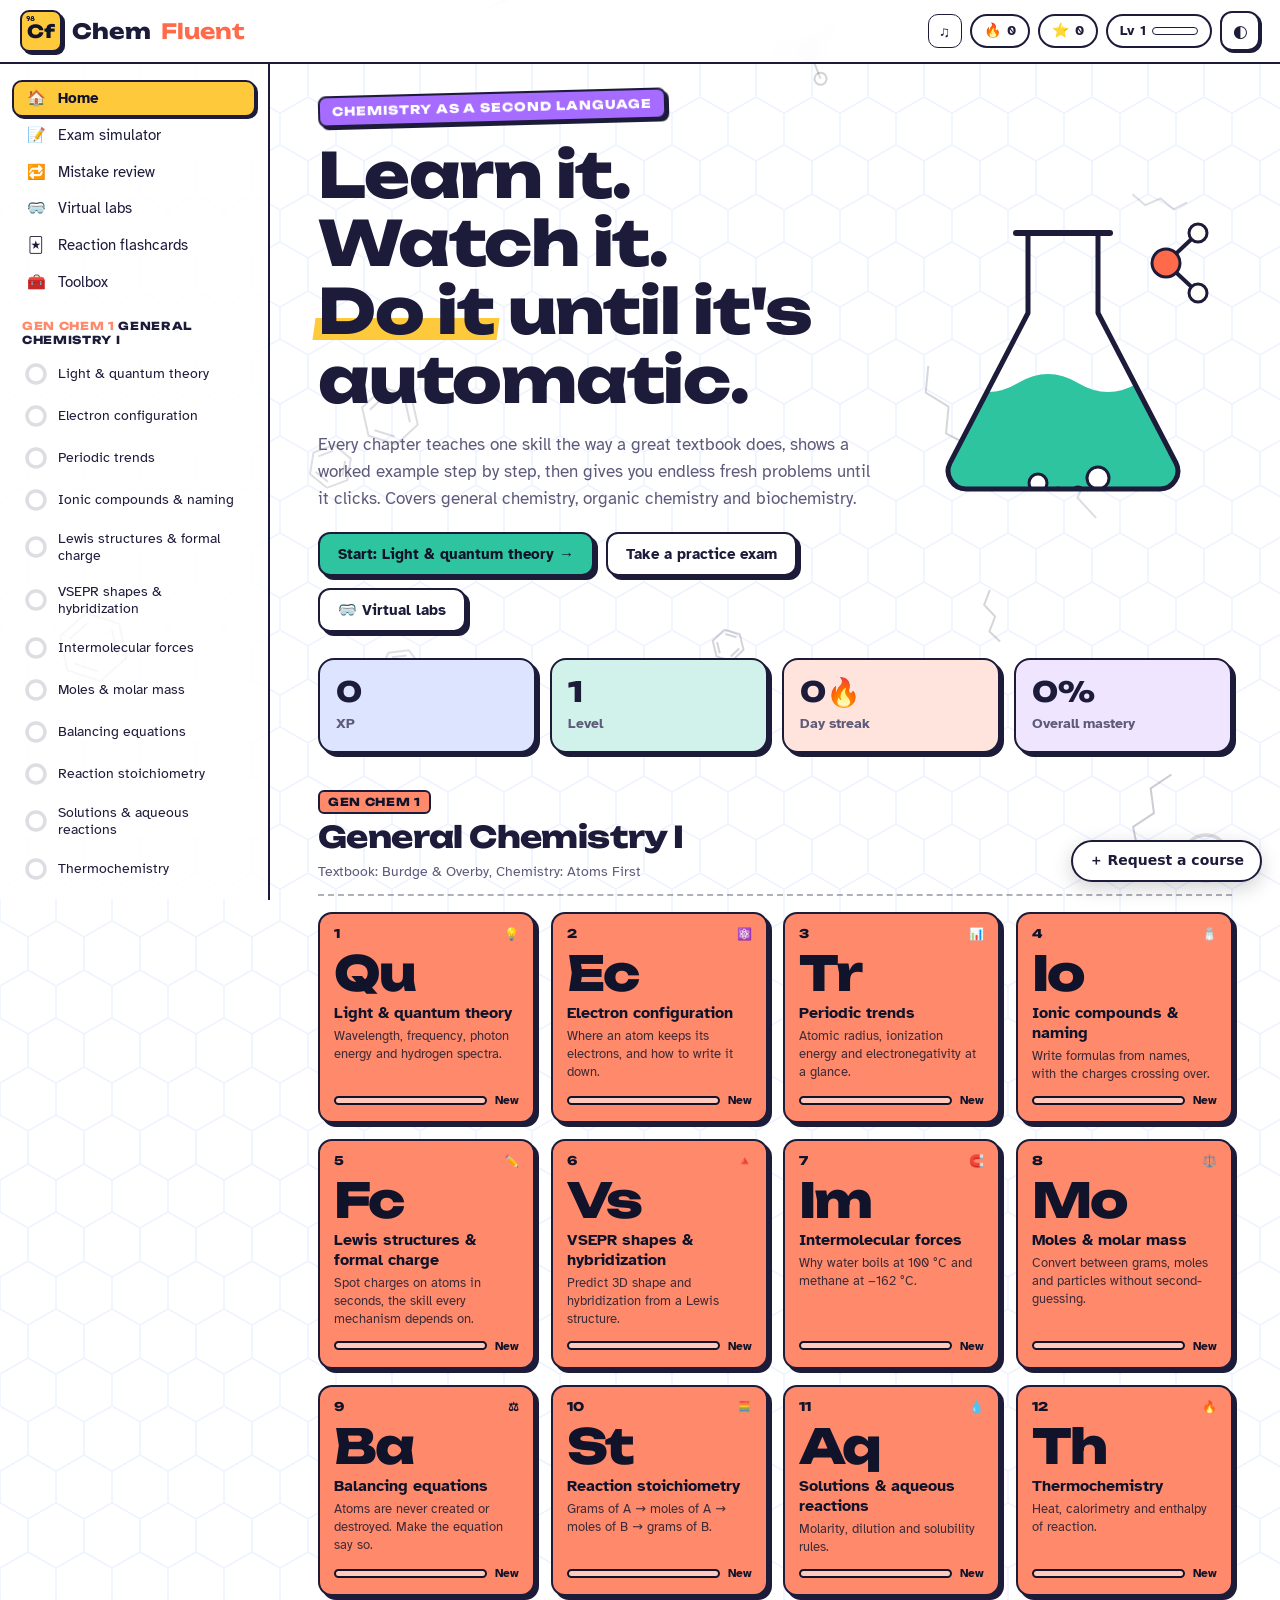
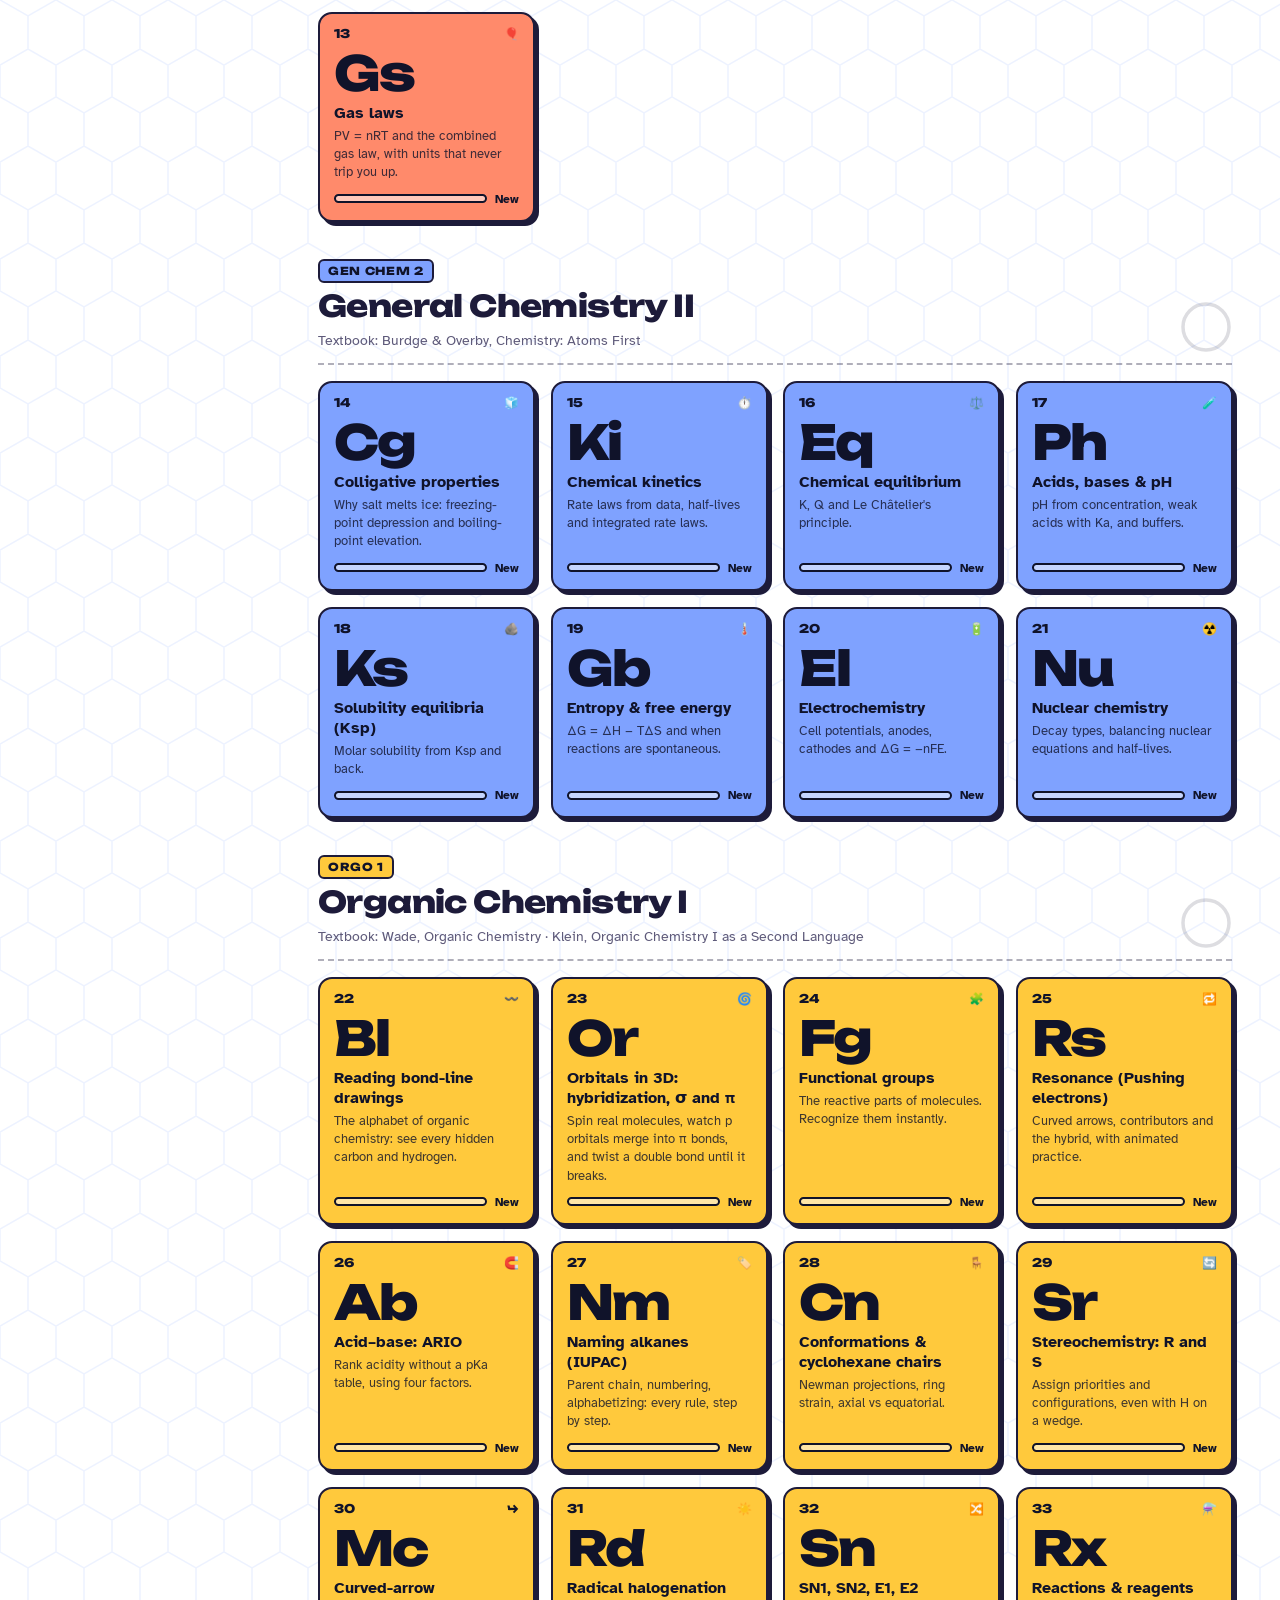
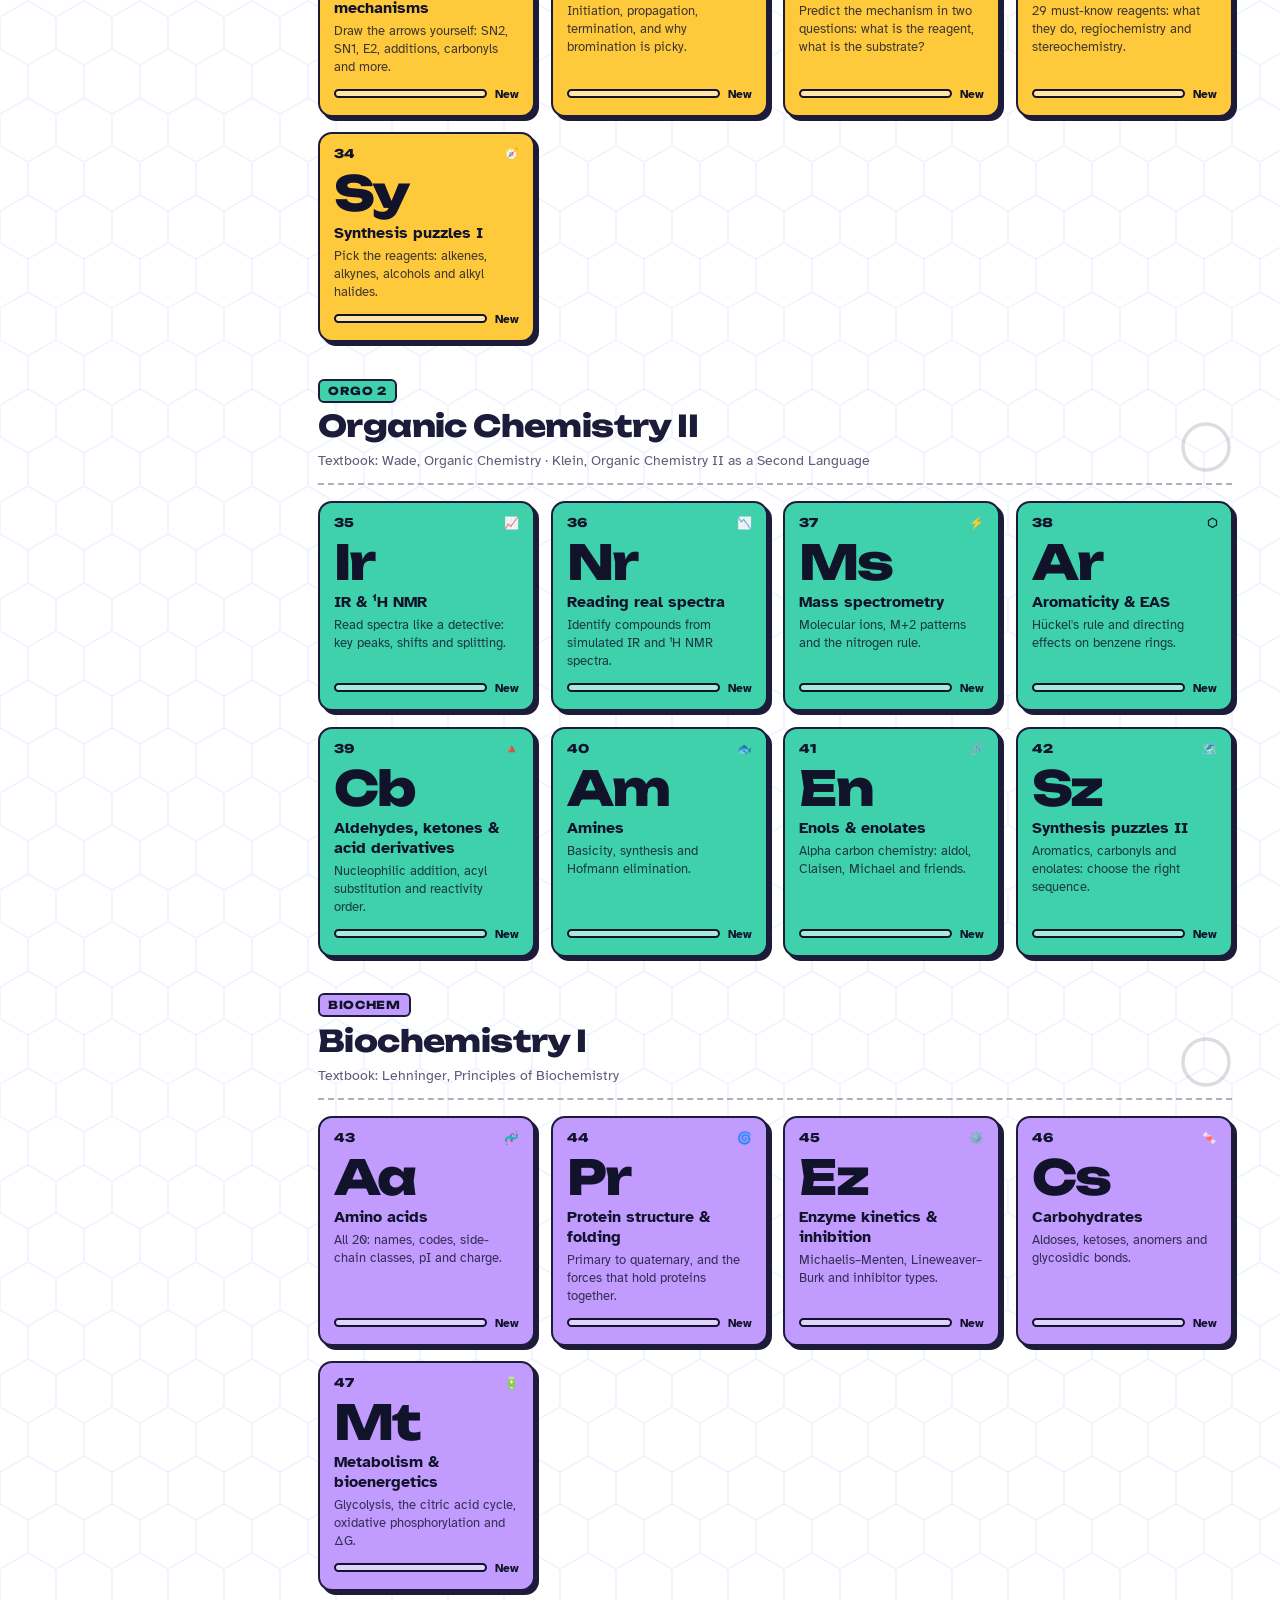
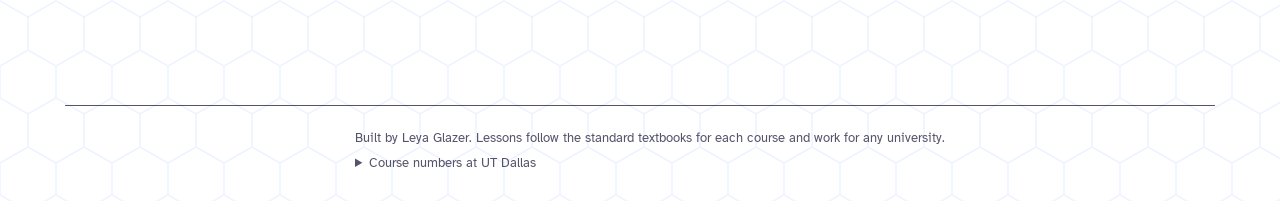
==== index.html @ ae5bde4c "Deep general chemistry lessons with animated diagrams (spectra, cells, reaction coordinates, titrati" ====
<!DOCTYPE html>
<html lang="en">
<head>
<meta charset="utf-8">
<meta name="viewport" content="width=device-width, initial-scale=1, viewport-fit=cover">
<title>ChemFluent: chemistry as a second language</title>
<meta name="description" content="Learn general and organic chemistry skill by skill: lessons, worked examples, endless practice problems, exam simulator and flashcards. Covers general chemistry, organic chemistry and biochemistry.">
<meta name="theme-color" content="#FFFFFF">
<link rel="icon" href="data:image/svg+xml,<svg xmlns='http://www.w3.org/2000/svg' viewBox='0 0 100 100'><rect x='4' y='4' width='92' height='92' rx='16' fill='%23FFC93C' stroke='%231D1B3A' stroke-width='8'/><text x='50' y='68' font-size='46' font-family='Arial Black' text-anchor='middle' fill='%231D1B3A'>Cf</text></svg>">
<link rel="preconnect" href="https://fonts.googleapis.com">
<link rel="preconnect" href="https://fonts.gstatic.com" crossorigin>
<link href="https://fonts.googleapis.com/css2?family=Atkinson+Hyperlegible:wght@400;700&family=Unbounded:wght@600;800&display=swap" rel="stylesheet">
<link rel="stylesheet" href="hub.css?v=12">
</head>
<body>
<a class="skip" href="#main">Skip to content</a>
<div class="aurora" aria-hidden="true"></div><canvas id="bgfx" aria-hidden="true"></canvas>
<header class="top">
  <button class="iconbtn menu" id="menuBtn" aria-label="Open menu">☰</button>
  <a class="logo" href="#/"><span class="tile" aria-hidden="true"><small>98</small>Cf</span>Chem<b>Fluent</b></a>
  <div class="meta">
    <span class="mt" title="Day streak">🔥 <b id="streak">0</b></span>
    <span class="mt" title="Experience points">⭐ <b id="xp">0</b></span>
    <span class="mt lvl" title="Level">Lv <b id="lvl">1</b><i class="lb"><i id="lvlbar"></i></i></span>
    <button class="iconbtn" id="themeBtn" aria-label="Toggle light and dark theme">◐</button>
  </div>
</header>
<div class="layout">
  <nav class="side" id="nav" aria-label="Chapters"></nav>
  <main id="main" tabindex="-1"></main>
</div>
<footer class="sitefoot"><p>Built by Leya Glazer. Lessons follow the standard textbooks for each course and work for any university.</p><details><summary>Course numbers at UT Dallas</summary><p>GEN CHEM 1 = CHEM 1311 · GEN CHEM 2 = CHEM 1312 · ORGO 1 = CHEM 2323 · ORGO 2 = CHEM 2325 · BIOCHEM = BIOL/CHEM 3361 · labs: CHEM 1111, 1112, 2123, 2125</p></details></footer>
<noscript><p style="padding:20px">ChemFluent needs JavaScript to run.</p></noscript>
<script src="chem.js?v=2"></script>
<script src="content.js?v=3"></script>
<script src="content2.js?v=3"></script>
<script src="mech.js?v=2"></script>
<script src="stereo2.js?v=1"></script>
<script src="labs.js?v=2"></script>
<script src="labs2.js?v=2"></script>
<script src="smiles.js?v=2"></script>
<script src="orb3d.js?v=2"></script>
<script src="orgviz.js?v=1"></script>
<script src="orglearn1.js?v=1"></script>
<script src="orglearn2.js?v=1"></script>
<script src="orglearn3.js?v=1"></script>
<script src="genlearn.js?v=1"></script>
<script src="core.js?v=8"></script>
<script src="fx.js?v=2"></script>
<script src="music.js?v=1"></script>
<script src="request.js?v=1"></script>
</body>
</html>
---- hub.css ----
/* ChemFluent — "Periodic Pop": lab-notebook paper, element tiles, flat bold color, ink outlines. */
:root{
  --paper:#FFFFFF; --paper2:#FFFFFF; --grid:rgba(40,40,90,.06); --ink:#1D1B3A; --muted:#5E5A7A; --line:#1D1B3A;
  --c1:#FF6B4A; --c2:#3D6BFF; --c3:#FFC93C; --c4:#2EC4A0; --c5:#A66CFF;
  --acc:#2EC4A0; --acc2:#3D6BFF; --warm:#FFC93C; --pink:#FF5FA2; --neg:#FF4B4B; --ok:#14A37F;
  --panel:#FFFFFF; --panel2:#F4F5FA; --on-acc:#1D1B3A;
  --sh:4px 4px 0 var(--ink); --sh2:7px 7px 0 var(--ink); --r:16px; --bw:2.5px;
  color-scheme:light;
}
:root[data-theme="dark"]{
  --paper:#15142B; --paper2:#1C1B38; --grid:rgba(255,255,255,.05); --ink:#F4F1FF; --muted:#B4AFD6; --line:#F4F1FF;
  --panel:#1F1E3E; --panel2:#2A2850; --on-acc:#15142B; color-scheme:dark;
}
*{box-sizing:border-box}
html{scroll-padding-top:80px}
body{margin:0;color:var(--ink);font:17px/1.6 "Atkinson Hyperlegible",system-ui,sans-serif;min-height:100vh;
  background-color:var(--paper);background-image:url("data:image/svg+xml,%3Csvg%20xmlns%3D%22http%3A//www.w3.org/2000/svg%22%20width%3D%2256%22%20height%3D%2297%22%20viewBox%3D%220%200%2056%2097%22%3E%3Cpath%20d%3D%22M28%200l28%2016v32L28%2064%200%2048V16zM28%2064v33M0%2016L-28%200M56%2016l28-16%22%20fill%3D%22none%22%20stroke%3D%22%233D6BFF%22%20stroke-opacity%3D%22.09%22%20stroke-width%3D%221.5%22/%3E%3C/svg%3E")}
:root[data-theme="dark"] body{background-image:linear-gradient(var(--grid) 1px,transparent 1px),linear-gradient(90deg,var(--grid) 1px,transparent 1px);background-size:28px 28px}
a{color:var(--acc2)}
h1,h2,h3{font-family:Unbounded,"Arial Black",sans-serif;font-weight:800;letter-spacing:-.02em;line-height:1.1}
sub,sup{font-size:.72em}
.skip{position:absolute;left:-999px;top:8px;background:var(--c3);color:var(--ink);padding:8px 14px;border:var(--bw) solid var(--ink);border-radius:10px;z-index:99}.skip:focus{left:8px}
:focus-visible{outline:3px dashed var(--c2);outline-offset:3px}
[hidden]{display:none!important}
main:focus{outline:none}
#bgfx{position:fixed;inset:0;z-index:-1;pointer-events:none}
.aurora{display:none}

/* top bar */
.top{position:sticky;top:0;z-index:30;display:flex;align-items:center;gap:14px;padding:10px 20px;background:color-mix(in srgb,var(--paper) 88%,transparent);backdrop-filter:blur(8px);border-bottom:var(--bw) solid var(--ink)}
.logo{display:flex;align-items:center;gap:10px;font:800 21px Unbounded,sans-serif;color:var(--ink);text-decoration:none}
.logo .tile{position:relative;width:42px;height:42px;border:var(--bw) solid var(--ink);border-radius:9px;background:var(--c3);color:#10132A;box-shadow:3px 3px 0 var(--ink);display:grid;place-items:center;font-size:18px;animation:tileIn .8s cubic-bezier(.2,1.6,.4,1)}
.logo .tile small{position:absolute;left:4px;top:1px;font:700 8px "Atkinson Hyperlegible",sans-serif}
.logo:hover .tile{animation:wob .5s}
.logo b{color:var(--c1)}
@keyframes tileIn{from{transform:rotate(-180deg) scale(0)}}
@keyframes wob{25%{transform:rotate(-10deg)}75%{transform:rotate(8deg)}}
.meta{margin-left:auto;display:flex;align-items:center;gap:8px}
.mt{display:flex;align-items:center;gap:6px;background:var(--paper2);border:2px solid var(--ink);border-radius:999px;padding:4px 12px;font-size:14px;font-weight:700}
.lb{display:block;width:46px;height:8px;border-radius:9px;border:1.5px solid var(--ink);overflow:hidden;background:var(--paper)}.lb i{display:block;height:100%;width:0;background:var(--c4);transition:width .6s}
.iconbtn{background:var(--paper2);border:2px solid var(--ink);color:var(--ink);width:40px;height:40px;border-radius:12px;font-size:17px;cursor:pointer;box-shadow:2px 2px 0 var(--ink)}
.iconbtn:active{transform:translate(2px,2px);box-shadow:none}
.menu{display:none}

/* layout + sidebar */
.layout{display:grid;grid-template-columns:270px minmax(0,1fr);max-width:1420px;margin:0 auto}
.side{position:sticky;top:64px;height:calc(100vh - 64px);overflow:auto;padding:16px 12px 40px;border-right:var(--bw) solid var(--ink);background:color-mix(in srgb,var(--paper) 85%,transparent)}
.nl{display:flex;align-items:center;gap:10px;padding:7px 10px;border-radius:10px;color:var(--ink);text-decoration:none;font-size:15px;line-height:1.25;border:2px solid transparent}
.nl:hover{background:var(--panel2)}.nl.on{background:var(--c3);color:#10132A;border-color:var(--ink);box-shadow:2px 2px 0 var(--ink);font-weight:700}
.nl .ni{width:24px;text-align:center}
.nl.ch{font-size:14px}
.badge{margin-left:auto;background:var(--c1);color:#fff;border:1.5px solid var(--ink);font-size:11px;border-radius:999px;padding:0 7px}
.ng{margin:18px 10px 6px;font:800 11px Unbounded,sans-serif;letter-spacing:.06em;text-transform:uppercase}
main{padding:28px clamp(16px,4vw,48px) 80px;min-width:0;animation:fade .35s ease}
@keyframes fade{from{opacity:0;transform:translateY(8px)}}
.ring{flex:none}.ring .rb{fill:none;stroke:color-mix(in srgb,var(--ink) 15%,transparent);stroke-width:3.5}.ring .rf{fill:none;stroke-width:3.5;stroke-linecap:round;transform:rotate(-90deg);transform-origin:center;transition:stroke-dashoffset .8s}

/* buttons */
.btn{display:inline-flex;align-items:center;justify-content:center;gap:8px;font:700 15px "Atkinson Hyperlegible",sans-serif;padding:11px 18px;border-radius:12px;border:var(--bw) solid var(--ink);background:var(--paper2);color:var(--ink);cursor:pointer;text-decoration:none;box-shadow:var(--sh);transition:transform .12s,box-shadow .12s}
.btn:hover:not(:disabled){transform:translate(-2px,-2px);box-shadow:6px 6px 0 var(--ink)}
.btn:active:not(:disabled){transform:translate(3px,3px);box-shadow:1px 1px 0 var(--ink)}
.btn:disabled{opacity:.45;cursor:not-allowed}
.btn.pri{background:var(--c4);color:#10132A}
.btn.ok{background:var(--c4);color:#10132A}.btn.no{background:var(--c1);color:#fff}
.chip{border:2px solid var(--ink);background:var(--paper2);color:var(--ink);border-radius:999px;padding:5px 12px;font:inherit;font-size:13px;font-weight:700;cursor:pointer}
.chip.on{background:var(--c2);color:#fff}
.cta{display:flex;flex-wrap:wrap;gap:12px;margin-top:20px}

/* hero */
.hero{display:grid;grid-template-columns:1.25fr .75fr;gap:24px;align-items:center;margin-bottom:26px}
.kick{display:inline-block;font:800 12px Unbounded,sans-serif;letter-spacing:.08em;text-transform:uppercase;background:var(--c5);color:#fff;padding:6px 12px;border:2px solid var(--ink);border-radius:8px;box-shadow:3px 3px 0 var(--ink);transform:rotate(-1.5deg)}
.hero h1{font-size:clamp(32px,5vw,62px);margin:18px 0 14px}
.hero h1 span{position:relative;display:inline-block;z-index:0}
.hero h1 span::after{content:"";position:absolute;left:-4px;right:-4px;bottom:.08em;height:.36em;background:var(--c3);z-index:-1;transform:skewX(-8deg) scaleX(0);transform-origin:left;animation:hl 1s .4s cubic-bezier(.2,.8,.2,1) forwards}
:root[data-theme="dark"] .hero h1 span::after{background:var(--c5)}
@keyframes hl{to{transform:skewX(-8deg) scaleX(1)}}
.hero p{color:var(--muted);max-width:60ch}
.hero-art svg{width:100%;max-width:330px;overflow:visible}
.flask .glass{fill:none;stroke:var(--ink);stroke-width:5;stroke-linejoin:round}
.flask .liq{fill:var(--c4)}
.flask .wave{animation:wave 3s ease-in-out infinite}
@keyframes wave{50%{transform:translateX(-30px)}}
.flask .bub{fill:var(--paper2);stroke:var(--ink);stroke-width:3;animation:bub 2.6s ease-in infinite}
.flask .bub:nth-of-type(2){animation-delay:.7s}.flask .bub:nth-of-type(3){animation-delay:1.4s}.flask .bub:nth-of-type(4){animation-delay:2s}
@keyframes bub{0%{transform:translateY(0) scale(.6);opacity:0}15%{opacity:1}100%{transform:translateY(-190px) scale(1.1);opacity:0}}
.flask .mol{animation:orbit 9s linear infinite;transform-origin:165px 150px}
.flask .mol line{stroke:var(--ink);stroke-width:4}
.flask .mol circle{stroke:var(--ink);stroke-width:3}
@keyframes orbit{to{transform:rotate(360deg)}}
.stats{display:grid;grid-template-columns:repeat(4,1fr);gap:14px;margin:8px 0 20px}
.stat{border:var(--bw) solid var(--ink);border-radius:var(--r);padding:14px 16px;box-shadow:var(--sh);background:var(--paper2)}
.stat:nth-child(1){background:color-mix(in srgb,var(--c2) 18%,var(--paper2))}.stat:nth-child(2){background:color-mix(in srgb,var(--c4) 22%,var(--paper2))}.stat:nth-child(3){background:color-mix(in srgb,var(--c1) 18%,var(--paper2))}.stat:nth-child(4){background:color-mix(in srgb,var(--c5) 18%,var(--paper2))}
.stat b{display:block;font:800 28px Unbounded,sans-serif}.stat span{color:var(--muted);font-size:14px;font-weight:700}
.banner{display:block;margin:0 0 20px;padding:14px 18px;border:var(--bw) solid var(--ink);border-radius:var(--r);background:var(--c3);color:#10132A;text-decoration:none;box-shadow:var(--sh)}
.banner a{color:#10132A}
.banner.ok{background:var(--c4)}
.course{margin:34px 0}
.course-h{display:flex;justify-content:space-between;align-items:flex-end;gap:16px;margin-bottom:16px;padding-bottom:10px;border-bottom:var(--bw) dashed color-mix(in srgb,var(--ink) 35%,transparent)}
.course-h h2{margin:6px 0 4px;font-size:clamp(22px,3vw,30px)}.course-h small{color:var(--muted)}
.code{display:inline-block;font:800 11px Unbounded,sans-serif;letter-spacing:.06em;padding:3px 8px;border:2px solid var(--ink);border-radius:6px;background:var(--cc,var(--c3));color:#10132A!important}

/* chapter cards = element tiles */
.cgrid{display:grid;grid-template-columns:repeat(auto-fill,minmax(178px,1fr));gap:16px}
.ccard{position:relative;display:flex;flex-direction:column;text-align:left;font:inherit;color:#10132A;background:var(--cc,var(--c3));border:var(--bw) solid var(--ink);border-radius:14px;padding:12px 14px 14px;text-decoration:none;cursor:pointer;box-shadow:var(--sh);min-height:200px;
  transition:transform .18s cubic-bezier(.2,1.4,.4,1),box-shadow .18s;animation:pop .5s both cubic-bezier(.2,1.4,.4,1)}
@keyframes pop{from{opacity:0;transform:scale(.7) rotate(-6deg)}}
.ccard:hover{transform:translate(-3px,-3px) rotate(-1.5deg);box-shadow:var(--sh2)}
.ccard:nth-child(even):hover{transform:translate(-3px,-3px) rotate(1.5deg)}
.ccard .zn{display:flex;justify-content:space-between;font:800 12px Unbounded,sans-serif}
.ccard .sym{font:800 48px/1 Unbounded,sans-serif;margin:8px 0 6px;letter-spacing:-.04em}
.ccard b{font-size:16px;line-height:1.25}
.ccard small{font-size:13px;line-height:1.4;opacity:.8;margin-top:4px}
.ccard .m{margin-top:auto;padding-top:10px;display:flex;align-items:center;gap:8px;font:700 12px "Atkinson Hyperlegible",sans-serif}
.ccard .meter{flex:1;height:9px;border:2px solid #10132A;border-radius:9px;background:rgba(255,255,255,.55);overflow:hidden}.ccard .meter i{display:block;height:100%;background:#10132A}
.ccard.mastered::after{content:"★";position:absolute;right:-10px;top:-12px;width:30px;height:30px;border-radius:50%;background:var(--c3);border:2px solid var(--ink);display:grid;place-items:center;font-size:15px;color:#10132A;animation:spinIn .6s cubic-bezier(.2,1.6,.4,1)}
@keyframes spinIn{from{transform:rotate(-180deg) scale(0)}}
.ccard .em{display:none}

/* chapter page */
.chhead{margin-bottom:20px}
.back{font-size:14px;text-decoration:none;color:var(--muted);font-weight:700}
.chtitle{display:flex;align-items:center;gap:18px;margin:12px 0}.chtitle>div:not(.bigtile):not(.mflask){flex:1}
.chtitle h1{margin:8px 0 6px;font-size:clamp(26px,4vw,44px)}.chtitle p{margin:0;color:var(--muted)}
.bigtile{flex:none;position:relative;width:96px;height:104px;border:var(--bw) solid var(--ink);border-radius:14px;background:var(--cc);box-shadow:var(--sh);display:grid;place-items:center;color:#10132A;animation:tileIn .8s cubic-bezier(.2,1.6,.4,1)}
.bigtile b{font:800 40px Unbounded,sans-serif}.bigtile small{position:absolute;left:8px;top:5px;font:800 12px Unbounded,sans-serif}.bigtile i{position:absolute;bottom:6px;font-size:18px;font-style:normal}
.mflask{flex:none;width:76px;text-align:center;font:800 12px Unbounded,sans-serif}
.mflask svg{width:70px;height:84px;overflow:visible}
.mflask .g{fill:none;stroke:var(--ink);stroke-width:4;stroke-linejoin:round}
.mflask .l{fill:var(--cc)}
.tabs{display:flex;gap:8px;flex-wrap:wrap;margin-top:14px}
.tabs a{padding:9px 16px;border-radius:12px;text-decoration:none;color:var(--ink);font-weight:700;font-size:15px;border:var(--bw) solid var(--ink);background:var(--paper2);box-shadow:3px 3px 0 var(--ink);transition:transform .12s,box-shadow .12s}
.tabs a:hover{transform:translate(-1px,-1px);box-shadow:4px 4px 0 var(--ink)}
.tabs a.on{background:var(--cc,var(--c3));color:#10132A;transform:translate(2px,2px);box-shadow:1px 1px 0 var(--ink)}
.page{position:relative;background:var(--panel);border:var(--bw) solid var(--ink);border-radius:20px;padding:clamp(20px,3vw,34px);box-shadow:var(--sh2);max-width:880px;animation:pageIn .4s cubic-bezier(.2,1.2,.4,1)}
@keyframes pageIn{from{opacity:0;transform:translateY(16px) rotate(.6deg)}}
.page h2{font-size:clamp(22px,3vw,32px);margin:10px 0 14px}
.pg{display:inline-block;font:800 11px Unbounded,sans-serif;letter-spacing:.06em;text-transform:uppercase;background:var(--c2);color:#fff;padding:4px 10px;border-radius:6px;border:2px solid var(--ink)}
.page p{margin:10px 0}
.formula{font:800 clamp(15px,2.2vw,19px) Unbounded,sans-serif;text-align:center;padding:16px;border:var(--bw) solid var(--ink);border-radius:14px;background:var(--c3);color:#10132A;box-shadow:var(--sh);margin:14px 0}
.mono{font-family:ui-monospace,Menlo,monospace}.big{font-size:1.1em}
mark{background:var(--c3);color:#10132A;border-radius:4px;padding:0 3px}
.pill{display:inline-block;padding:4px 12px;border-radius:999px;border:2px solid var(--ink);background:var(--paper2);margin:0 6px 6px 0;font-weight:700}
.tbl{width:100%;border-collapse:separate;border-spacing:0;margin:14px 0;font-size:15px;border:var(--bw) solid var(--ink);border-radius:12px;overflow:hidden}
.tbl th,.tbl td{padding:8px 10px;text-align:left;vertical-align:middle;border-bottom:1.5px solid color-mix(in srgb,var(--ink) 20%,transparent)}
.tbl tr:last-child td{border-bottom:0}
.tbl th{background:var(--ink);color:var(--paper);font:800 11px Unbounded,sans-serif;letter-spacing:.04em;text-transform:uppercase}
.tbl tr:nth-child(odd) td{background:color-mix(in srgb,var(--c2) 6%,transparent)}
.map{display:flex;align-items:center;justify-content:center;flex-wrap:wrap;gap:8px;margin:14px 0;text-align:center}
.map span{background:var(--c4);color:#10132A;border:2px solid var(--ink);border-radius:10px;padding:8px 14px;font-weight:800;box-shadow:3px 3px 0 var(--ink)}.map em{font-style:normal;font-size:13px;font-weight:700}
.pnav{display:flex;align-items:center;justify-content:space-between;gap:12px;margin-top:26px;flex-wrap:wrap}
.dots{display:flex;gap:6px}.dots i{width:12px;height:12px;border-radius:3px;border:2px solid var(--ink);background:var(--paper2);transition:transform .2s}.dots i.on{background:var(--c1);transform:rotate(45deg)}.dots i.done{background:var(--c4)}
.viewer{margin:16px 0;background:#1D1B3A;border:var(--bw) solid var(--ink);border-radius:16px;padding:10px;box-shadow:var(--sh)}
.viewer canvas,.vis.geo canvas{width:100%;height:300px;display:block;touch-action:none;cursor:grab}
.vis.geo{background:#1D1B3A}
.vctl{display:flex;flex-wrap:wrap;gap:6px;justify-content:center}.viewer .chip{background:#FFFDF7;color:#10132A;border-color:#FFFDF7}.viewer .chip.on{background:var(--c3)}
.tip{font-size:13px;color:var(--muted)}.viewer .tip{color:#cfcde6;text-align:center}.center{text-align:center}
.launch{margin-top:10px}

/* questions */
.prompt{font-size:19px;line-height:1.55}
.cfg{font:800 19px Unbounded,sans-serif;margin:12px 0;padding:12px 16px;background:var(--panel2);border:2px solid var(--ink);border-radius:12px;text-align:center}
.cfg.small{font:700 17px "Atkinson Hyperlegible",sans-serif}
.eq{margin:12px 0;padding:12px 16px;background:var(--panel2);border:2px dashed var(--ink);border-radius:12px;text-align:center;font-weight:700;font-size:18px}
.vis{margin:14px 0;padding:10px;background:var(--paper2);border:var(--bw) solid var(--ink);border-radius:16px;display:flex;justify-content:center;background-image:linear-gradient(var(--grid) 1px,transparent 1px),linear-gradient(90deg,var(--grid) 1px,transparent 1px);background-size:20px 20px}
.vis svg.mol{width:100%;max-width:440px;height:auto;max-height:260px}
svg.mol line{stroke:var(--ink);stroke-width:3;stroke-linecap:round}
svg.mol .hlb{stroke:var(--c1)}
svg.mol line.hash{stroke-width:2.2}
svg.mol .wedge{fill:var(--ink)}
svg.mol .hl{fill:var(--c3);stroke:var(--ink);stroke-width:2.5}
svg.mol .lab{font:800 19px "Atkinson Hyperlegible",sans-serif;fill:var(--ink);text-anchor:middle;dominant-baseline:central;paint-order:stroke;stroke:var(--paper2);stroke-width:6px}
svg.mol .lab.el-O{fill:#E8452A}svg.mol .lab.el-N{fill:#2F57E6}svg.mol .lab.el-Cl{fill:#119272}svg.mol .lab.el-Br{fill:#B45309}svg.mol .lab.el-F{fill:#4D8A12}
:root[data-theme="dark"] svg.mol .lab.el-O{fill:#FF8A6E}:root[data-theme="dark"] svg.mol .lab.el-N{fill:#8FA8FF}
svg.mol .lab.g{font-size:17px}
svg.mol .rk{fill:var(--c1);font-size:13px}
svg.mol .dot{fill:var(--c2)}svg.mol .ctr{fill:var(--ink)}
svg.stereo{max-width:340px}
.opts{display:grid;gap:10px;margin-top:16px}
.opt{display:flex;align-items:center;gap:12px;text-align:left;width:100%;font:inherit;font-size:17px;color:var(--ink);background:var(--paper2);border:var(--bw) solid var(--ink);border-radius:12px;padding:11px 14px;cursor:pointer;box-shadow:3px 3px 0 var(--ink);transition:transform .1s,box-shadow .1s,background .15s}
.opt:hover:not(:disabled){transform:translate(-2px,-2px);box-shadow:5px 5px 0 var(--ink);background:color-mix(in srgb,var(--c3) 30%,var(--paper2))}
.opt:active:not(:disabled){transform:translate(2px,2px);box-shadow:1px 1px 0 var(--ink)}
.opt .key{flex:none;width:30px;height:30px;border-radius:8px;display:grid;place-items:center;background:var(--ink);color:var(--paper);font:800 13px Unbounded,sans-serif}
.opt.picked{background:color-mix(in srgb,var(--c2) 25%,var(--paper2))}
.opt.right{background:var(--c4);color:#10132A;animation:good .5s cubic-bezier(.2,1.6,.4,1)}
.opt.right .key{background:#10132A;color:#fff}
.opt.wrong{background:var(--c1);color:#fff;animation:shake .4s}
.opt.wrong .key{background:#fff;color:#10132A}
.opt:disabled{cursor:default}
@keyframes good{40%{transform:scale(1.03) rotate(-.6deg)}}
@keyframes shake{20%{transform:translateX(-7px) rotate(-1deg)}40%{transform:translateX(6px) rotate(1deg)}60%{transform:translateX(-4px)}80%{transform:translateX(3px)}}
.ans{display:flex;flex-wrap:wrap;gap:10px;align-items:center;margin-top:16px}
.ans input{flex:1;min-width:180px;font:inherit;font-size:18px;padding:11px 14px;border-radius:12px;border:var(--bw) solid var(--ink);background:var(--paper2);color:var(--ink);box-shadow:inset 3px 3px 0 color-mix(in srgb,var(--ink) 12%,transparent)}
.ans input:focus{outline:3px solid var(--c3);outline-offset:1px}.ans input.bad{background:color-mix(in srgb,var(--c1) 20%,var(--paper2))}
.unit{font-weight:800}
.bal{justify-content:center;font-size:19px;gap:8px}.bal label{display:flex;align-items:center;gap:4px}.bal .f{white-space:nowrap}.bal input.co{width:58px;min-width:0;flex:none;text-align:center;padding:7px 4px}.bal .arr{font-size:22px;margin:0 4px}
.fb:empty{display:none}
.verdict{position:relative;margin-top:18px;padding:12px 16px;border:var(--bw) solid var(--ink);border-radius:12px;font:800 17px Unbounded,sans-serif;box-shadow:var(--sh);animation:stamp .45s cubic-bezier(.2,1.6,.4,1)}
@keyframes stamp{from{transform:scale(1.6) rotate(-6deg);opacity:0}}
.verdict.ok{background:var(--c4);color:#10132A}
.verdict.no{background:var(--c1);color:#fff}.verdict span{font:400 16px "Atkinson Hyperlegible",sans-serif;margin-left:8px}
.how{margin-top:14px;padding:14px 18px;border:var(--bw) dashed var(--ink);border-radius:14px;background:var(--panel2)}.how ol{margin:8px 0 0;padding-left:22px}.how li{margin:6px 0}
.wsteps{counter-reset:s;list-style:none;padding:0;margin:18px 0 0}
.wsteps li{position:relative;padding:12px 14px 12px 56px;margin:12px 0;background:var(--paper2);border:var(--bw) solid var(--ink);border-radius:12px;box-shadow:3px 3px 0 var(--ink);animation:slideIn .45s cubic-bezier(.2,1.3,.4,1)}
@keyframes slideIn{from{opacity:0;transform:translateX(-24px) rotate(-1deg)}}
.wsteps li::before{counter-increment:s;content:counter(s);position:absolute;left:12px;top:10px;width:30px;height:30px;border-radius:8px;border:2px solid var(--ink);background:var(--c5);color:#fff;display:grid;place-items:center;font:800 13px Unbounded,sans-serif}
.final{margin-top:14px;padding:14px 18px;border:var(--bw) solid var(--ink);border-radius:12px;background:var(--c3);color:#10132A;font-size:19px;box-shadow:var(--sh);animation:stamp .5s cubic-bezier(.2,1.6,.4,1)}
.prog{display:flex;align-items:center;gap:14px;margin-bottom:12px}
.pbar{flex:1;height:14px;border:var(--bw) solid var(--ink);border-radius:9px;background:var(--paper2);overflow:hidden}.pbar i{display:block;height:100%;background:repeating-linear-gradient(-45deg,var(--c4) 0 10px,#7FE3C8 10px 20px);transition:width .5s cubic-bezier(.2,1.3,.4,1)}
.score{font-weight:800}
.page.do.shake{animation:shake .4s}
.page.do.glow{animation:good .5s}
.result{text-align:center;margin:0 auto}.result .big{font-size:70px;animation:bounceIn .7s cubic-bezier(.2,1.6,.4,1)}.result .cta{justify-content:center}.result .tbl{text-align:left;max-width:540px;margin:16px auto}
@keyframes bounceIn{from{transform:scale(0) rotate(-30deg)}}
.xp-pop{position:fixed;left:50%;top:92px;translate:-50% 0;z-index:90;background:var(--c3);color:#10132A;border:var(--bw) solid #10132A;box-shadow:3px 3px 0 #10132A;font:800 15px Unbounded,sans-serif;padding:7px 16px;border-radius:10px;animation:xp 1.2s ease forwards;pointer-events:none}
@keyframes xp{0%{opacity:0;transform:translateY(10px) scale(.6) rotate(-8deg)}20%{opacity:1;transform:none}100%{opacity:0;transform:translateY(-34px)}}
.confetti{position:fixed;inset:0;pointer-events:none;z-index:95}
.fizz{position:fixed;border-radius:50%;border:2.5px solid #10132A;pointer-events:none;z-index:96}

/* exam */
.examhead{position:sticky;top:64px;z-index:5;display:flex;align-items:center;gap:14px;padding:12px 0;background:var(--paper);margin-bottom:10px;border-bottom:var(--bw) dashed color-mix(in srgb,var(--ink) 40%,transparent)}
.clock{margin-left:auto;font:800 20px Unbounded,sans-serif;font-variant-numeric:tabular-nums;background:#1D1B3A;color:var(--c3);padding:4px 12px;border-radius:8px}
.qnav{display:flex;flex-wrap:wrap;gap:6px;margin-bottom:18px}.qnav button{width:38px;height:38px;border-radius:9px;border:2px solid var(--ink);background:var(--paper2);color:var(--ink);font:800 13px Unbounded,sans-serif;cursor:pointer;box-shadow:2px 2px 0 var(--ink)}
.qnav button.done{background:var(--c2);color:#fff}.qnav button.on{background:var(--c3);color:#10132A}
.review details{border:2px solid var(--ink);border-radius:12px;margin:8px 0;padding:10px 14px;text-align:left;background:var(--paper2)}.review summary{cursor:pointer;font-weight:800}.rq{padding-top:8px}

/* flashcards */
.boxes{display:grid;grid-template-columns:repeat(6,1fr);gap:8px;margin-top:12px}.boxes div{border:2px solid var(--ink);border-radius:10px;padding:8px;text-align:center;background:var(--paper2);box-shadow:2px 2px 0 var(--ink)}.boxes b{display:block;font:800 22px Unbounded,sans-serif}.boxes span{font-size:12px;font-weight:700}
.flip{position:relative;max-width:620px;height:300px;margin:14px auto;perspective:1200px;cursor:pointer;outline:none}
.flip .face{position:absolute;inset:0;border-radius:20px;border:var(--bw) solid var(--ink);background:var(--c3);color:#10132A;box-shadow:var(--sh2);backface-visibility:hidden;display:flex;flex-direction:column;align-items:center;justify-content:center;padding:28px;text-align:center;transition:transform .65s cubic-bezier(.2,1.3,.4,1)}
.flip .back{transform:rotateY(180deg);background:var(--c4)}
.flip.on .front{transform:rotateY(-180deg)}.flip.on .back{transform:rotateY(0)}
.flip small{text-transform:uppercase;letter-spacing:.08em;font:800 11px Unbounded,sans-serif}.flip .rg{font:800 clamp(22px,4vw,32px) Unbounded,sans-serif;margin:14px 0}.flip .back p{font-size:20px;font-weight:800}
.flip .tap{position:absolute;bottom:16px;font-size:13px;font-weight:700}
.rate{display:flex;gap:10px;justify-content:center;flex-wrap:wrap;margin-top:18px}

/* periodic table */
.ptctl{display:flex;gap:8px;margin-bottom:14px}
.ptable{display:grid;grid-template-columns:repeat(18,minmax(0,1fr));grid-template-rows:repeat(7,auto) 14px repeat(2,auto);gap:4px;position:relative}
.el{aspect-ratio:1;border:2px solid var(--ink);border-radius:6px;background:var(--ec);color:#10132A;font:inherit;padding:2px;cursor:pointer;display:flex;flex-direction:column;align-items:center;justify-content:center;transition:transform .15s cubic-bezier(.2,1.6,.4,1)}
.el:hover,.el.sel{transform:scale(1.3) rotate(-4deg);z-index:2;box-shadow:3px 3px 0 var(--ink)}
.el small{font-size:clamp(7px,.7vw,10px);font-weight:700}.el b{font:800 clamp(8px,1vw,14px) Unbounded,sans-serif}
.ptinfo{grid-column:3/13;grid-row:1/4;display:flex;gap:14px;align-items:center;padding:6px 10px}
.ptinfo h3{margin:0}.ptinfo p{margin:2px 0;font-size:14px;color:var(--muted)}.cfg2{color:var(--ink)!important;font-size:15px!important;font-weight:700}
.pbig{width:78px;height:78px;flex:none;border:var(--bw) solid var(--ink);border-radius:12px;background:var(--ec);color:#10132A;display:flex;flex-direction:column;align-items:center;justify-content:center;box-shadow:var(--sh);animation:tileIn .5s cubic-bezier(.2,1.6,.4,1)}.pbig b{font:800 28px Unbounded,sans-serif}.pbig small{font-size:12px;font-weight:700}
.huge{font:800 40px Unbounded,sans-serif;margin:16px 0 6px}.huge small{font-size:18px;color:var(--muted)}
.bad{color:var(--neg)}

@media (max-width:900px){
  .layout{grid-template-columns:1fr}
  .menu{display:block}
  .side{position:fixed;left:0;top:64px;width:min(86vw,320px);z-index:40;transform:translateX(-105%);transition:transform .3s;box-shadow:6px 0 0 var(--ink)}
  body.menu-open .side{transform:none}
  .hero{grid-template-columns:1fr}.hero-art{max-width:200px;margin:0 auto;order:-1}
  .stats{grid-template-columns:repeat(2,1fr)}
  .meta .lvl{display:none}
  .ptinfo{grid-column:1/-1;grid-row:auto;order:-1}
  .ptable{grid-template-columns:repeat(18,minmax(17px,1fr));overflow-x:auto}
  .boxes{grid-template-columns:repeat(3,1fr)}
  .cgrid{grid-template-columns:repeat(auto-fill,minmax(150px,1fr))}
  .ccard .sym{font-size:40px}
  .mflask{display:none}
}
@media (max-width:500px){.meta .mt:nth-child(2){display:none}.logo{font-size:16px}.tabs a{padding:8px 11px;font-size:14px}.bigtile{width:72px;height:80px}.bigtile b{font-size:30px}}
@media (prefers-reduced-motion:reduce){*,*::before,*::after{animation:none!important;transition:none!important}}

/* mechanisms */
.mechvis svg.mech{max-width:520px;max-height:320px}
svg.mech .hit{fill:transparent;stroke:transparent;stroke-width:22;cursor:pointer}
svg.mech circle.hit{stroke-width:0}
svg.mech .hit.src:hover,svg.mech .hit.tgt:hover{fill:color-mix(in srgb,var(--c3) 45%,transparent);stroke:color-mix(in srgb,var(--c3) 45%,transparent)}
svg.mech circle.hit.atom:hover{fill:color-mix(in srgb,var(--c2) 22%,transparent)}
svg.mech .hit.sel{fill:color-mix(in srgb,var(--c1) 45%,transparent)!important;stroke:color-mix(in srgb,var(--c1) 45%,transparent)!important}
svg.mech .lp{fill:var(--c2)}
svg.mech .chg circle{fill:var(--paper2);stroke:var(--ink);stroke-width:1.6}svg.mech .chg text{font:800 13px sans-serif;fill:var(--ink);text-anchor:middle;dominant-baseline:central}
svg.mech .arw{fill:none;stroke:var(--c1);stroke-width:3;stroke-linecap:round;stroke-dasharray:400;stroke-dashoffset:400;animation:drawArw .5s ease forwards}
svg.mech .ahd{fill:var(--c1)}
svg.mech .arw.right{stroke:#14A37F}svg.mech .arw.wrong{stroke:var(--neg);stroke-dasharray:6 5;animation:none;stroke-dashoffset:0}
svg.mech .arw.good{stroke:#14A37F;stroke-width:3.5}
@keyframes drawArw{to{stroke-dashoffset:0}}
.atools{display:flex;flex-wrap:wrap;gap:10px;align-items:center;margin-top:12px}.atools .acheck{margin-left:auto}.acount{font-weight:700;color:var(--muted)}
.amsg{margin:10px 0 0;font-weight:700;color:var(--muted)}.amsg.warn{color:var(--c1)}
/* synthesis */
.syn{display:flex;align-items:center;justify-content:center;flex-wrap:wrap;gap:10px;margin:6px 0 14px}
.syn span{border:var(--bw) solid var(--ink);border-radius:12px;padding:10px 14px;font-weight:800;box-shadow:3px 3px 0 var(--ink);background:var(--c4);color:#10132A}
.syn span:last-child{background:var(--c3)}
.syn em{font:800 22px Unbounded,sans-serif;font-style:normal;position:relative;padding:0 36px}
.syn em::before{content:"";position:absolute;left:0;right:0;top:50%;height:3px;background:var(--ink)}.syn em::after{content:"";position:absolute;right:-2px;top:calc(50% - 7px);border:8px solid transparent;border-left:12px solid var(--ink);border-right:0}
/* spectra */
svg.spec{width:100%;max-width:600px;height:auto}
svg.spec .sbg{fill:var(--paper2)}svg.spec .trace{fill:none;stroke:var(--c2);stroke-width:2.2;stroke-linejoin:round;stroke-dasharray:3000;stroke-dashoffset:3000;animation:drawArw 1.6s ease forwards}
svg.spec .pk{stroke:var(--c1);stroke-width:2;animation:grow .7s cubic-bezier(.2,1.4,.4,1) both;transform-box:fill-box;transform-origin:bottom}
@keyframes grow{from{transform:scaleY(0)}}
svg.spec .axl,svg.spec .tk{stroke:var(--ink);stroke-width:1.5}svg.spec .ax{font:700 11px "Atkinson Hyperlegible",sans-serif;fill:var(--muted);text-anchor:middle}svg.spec .int{font:800 11px Unbounded,sans-serif;fill:var(--ink);text-anchor:middle}

/* newman / chair / fischer */
.widget{margin:18px 0;padding:14px;border:var(--bw) solid var(--ink);border-radius:16px;background:var(--panel2);box-shadow:var(--sh)}
.nw{display:grid;grid-template-columns:1fr 1fr;gap:16px;align-items:center}
.nw svg.newman{width:100%;max-width:280px;display:block;margin:0 auto;cursor:grab;touch-action:none}
.nw input[type=range]{width:100%;accent-color:var(--c1)}
svg.newman .nc{fill:var(--paper2);stroke:var(--ink);stroke-width:3}svg.newman .nf{stroke:var(--ink);stroke-width:3.2}svg.newman .nb{stroke:var(--ink);stroke-width:3}
svg.newman .lab.me,svg.chair .meb{fill:var(--c1)}svg.newman .lab{font-size:16px}
.nwname{display:flex;flex-direction:column;gap:2px;margin-bottom:8px}.nwname b{font:800 17px Unbounded,sans-serif}.nwname span{color:var(--muted);font-size:14px;font-weight:700}
svg.energy{width:100%}svg.spec .trace.solid{stroke-dasharray:none;animation:none}svg.energy .dotm{fill:var(--c1);stroke:var(--ink);stroke-width:2.5}
.cw{display:grid;grid-template-columns:1.3fr .7fr;gap:14px;align-items:center}
svg.chair{width:100%}svg.chair line{stroke:var(--ink);stroke-width:3.2;stroke-linecap:round}svg.chair line.hb{stroke-width:2;opacity:.7}svg.chair line.me{stroke:var(--c1);stroke-width:3.5}
svg.chair .meb{stroke:var(--ink);stroke-width:2.5}svg.chair .hd{fill:var(--paper2);stroke:var(--ink);stroke-width:1.8}svg.chair .hd.clash{fill:var(--c1)}
svg.chair .clashl{stroke:var(--c1);stroke-width:2.5;stroke-dasharray:5 4}
svg.fischer{max-width:300px}svg.fischer line{stroke-width:3.2}
.pair{display:flex;gap:10px;justify-content:center;margin:12px 0}.pair svg{width:46%;max-width:220px;border:2px solid var(--ink);border-radius:12px;background:var(--paper2)}
@media (max-width:700px){.nw,.cw{grid-template-columns:1fr}}

/* ---------- virtual labs ---------- */
.labgrp{margin:26px 0}.labgrp h2{font:800 20px Unbounded,sans-serif;display:flex;align-items:center;gap:10px}.labgrp .pill{color:#10132A;border:2px solid var(--ink)}
.labgrid{display:grid;grid-template-columns:repeat(auto-fill,minmax(220px,1fr));gap:14px;margin-top:12px}
.labcard{position:relative;display:flex;flex-direction:column;gap:6px;padding:16px;border:var(--bw) solid var(--ink);border-radius:16px;background:var(--panel);box-shadow:var(--sh);color:var(--ink);text-decoration:none;transition:transform .15s,box-shadow .15s;overflow:hidden}
.labcard::before{content:"";position:absolute;inset:0 0 auto 0;height:7px;background:var(--lc)}
.labcard:hover{transform:translate(-2px,-2px);box-shadow:var(--sh2)}.labcard .li{font-size:30px}.labcard b{font:800 15px Unbounded,sans-serif;line-height:1.25}.labcard small{color:var(--muted);font-weight:700;font-size:12px}
.labcard .done{position:absolute;top:12px;right:12px;font-style:normal;font-size:12px;font-weight:800;background:var(--c4);color:#10132A;border:2px solid var(--ink);border-radius:999px;padding:1px 8px}
.labhead .bigicon{font-size:48px;width:74px;height:74px;display:grid;place-items:center;border:var(--bw) solid var(--ink);border-radius:16px;background:var(--lc);box-shadow:var(--sh)}
.labhead .back{font-weight:800;color:var(--muted);text-decoration:none;display:inline-block;margin-bottom:8px}.utdline{color:var(--muted);font-weight:700;margin:4px 0 0}
.proc li{margin:6px 0}.safety{margin:16px 0;padding:12px 14px;border:2px dashed var(--ink);border-radius:12px;background:color-mix(in srgb,var(--c3) 25%,var(--panel));font-weight:700}
.given{font-weight:700;margin:0 0 10px}
.rig{display:grid;grid-template-columns:minmax(220px,1fr) 1.2fr;gap:18px;align-items:start}
.rig-l{display:flex;flex-direction:column;align-items:center;gap:10px;padding:14px;border:var(--bw) solid var(--ink);border-radius:16px;background:var(--panel2);min-height:260px;justify-content:center}
.rig-r{display:flex;flex-direction:column;gap:10px}
.bench{display:flex;gap:16px;align-items:flex-end;justify-content:center;flex-wrap:wrap}.bench .col,.exflasks .col{display:flex;flex-direction:column;align-items:center;gap:2px;font-weight:700}.bench .col b{font:800 18px Unbounded,sans-serif}
.stand{display:flex;align-items:flex-end;gap:0}.bwrap svg{height:300px}.fwrap{display:flex;flex-direction:column;align-items:center;margin-left:-30px}.fwrap svg{width:130px}.tag{font-size:12px;font-weight:700;color:var(--muted);text-align:center;max-width:150px}
.glass-v .gl,.burette .gl,svg .gl{fill:none;stroke:var(--ink);stroke-width:2.5;stroke-linejoin:round}.glass-v .liq{transition:fill .35s,y .3s}.glass-v .tick,.burette .tick{stroke:var(--ink);stroke-width:1.4}
.beaker-v{width:110px}.flask-v{width:120px}.tube-v{width:44px}.tubes{gap:26px}.tubes .tube-v{width:56px}
.burette .tit{fill:rgba(180,215,255,.7)}.burette .bt{font:700 9px Atkinson Hyperlegible,sans-serif;fill:var(--ink)}.burette .cock{fill:var(--c2);stroke:var(--ink);stroke-width:1.5}.burette .drop{fill:rgba(150,200,255,.95);animation:dropf .26s ease-in}
@keyframes dropf{from{transform:translateY(-14px)}to{transform:none}}
svg .tl{font:700 11px Atkinson Hyperlegible,sans-serif;fill:var(--ink);text-anchor:middle}
.readout{display:flex;justify-content:space-between;align-items:center;padding:10px 14px;border:var(--bw) solid var(--ink);border-radius:12px;background:#10132A;color:#9dffcf;box-shadow:var(--sh)}.readout span{color:#cfd3ff;font-weight:700;font-size:13px}.readout b{font:700 22px ui-monospace,Menlo,monospace}
.btnrow{display:flex;flex-wrap:wrap;gap:8px}.sl{display:flex;flex-direction:column;gap:4px;font-weight:700}.sl input[type=range]{accent-color:var(--c1)}.sl select{font:inherit;padding:6px 8px;border:2px solid var(--ink);border-radius:10px;background:var(--panel);color:var(--ink)}
.nbnote{min-height:1.2em;font-weight:700;color:var(--c2);margin-top:10px}
.nbt{width:100%;border-collapse:collapse;margin:8px 0;font-size:14px}.nbt th,.nbt td{border:2px solid var(--ink);padding:6px 8px;text-align:left}.nbt th{background:var(--c3);color:#10132A}.nbt tr.new td{animation:rowIn .6s}.nbt.sum{max-width:460px}
@keyframes rowIn{from{background:color-mix(in srgb,var(--c4) 50%,transparent)}to{background:transparent}}
.notebook h4{font:800 15px Unbounded,sans-serif;margin:16px 0 4px}.fit{font-weight:700;margin:6px 0}
svg.lplot{width:100%;max-width:520px;display:block}.lplot .pbg{fill:var(--panel);stroke:var(--ink);stroke-width:2}.lplot .pgr{stroke:var(--ink);opacity:.1}.lplot .ptk{font:700 10px Atkinson Hyperlegible,sans-serif;fill:var(--muted);text-anchor:middle}.lplot .plb{font:800 11px Atkinson Hyperlegible,sans-serif;fill:var(--ink);text-anchor:middle}.lplot .pnt{font:700 11px Atkinson Hyperlegible,sans-serif;fill:var(--muted)}
.lplot .pln{fill:none;stroke-width:3;stroke-linejoin:round}.lplot .pln.c1{stroke:var(--c1)}.lplot .pln.c2{stroke:var(--c2)}.lplot .pln.fitl{stroke:var(--ink);stroke-dasharray:6 5;stroke-width:2}.lplot .pln.fitl2{stroke:var(--c2);stroke-dasharray:6 5;stroke-width:2}
.lplot .pdt{stroke:var(--ink);stroke-width:1.6}.lplot .pdt.c1{fill:var(--c1)}.lplot .pdt.c2{fill:var(--c2)}.lplot .pdt.now{fill:var(--c3);stroke-width:2.5}
.spectro .box,.balance .box,.meltemp .box{fill:var(--panel);stroke:var(--ink);stroke-width:2.5}.spectro .lamp{fill:#ffe680;stroke:var(--ink);stroke-width:2}.spectro .beam{stroke-width:7;stroke-linecap:round}.spectro .cuv{stroke:var(--ink);stroke-width:2}.spectro .det{fill:#10132A;stroke:var(--ink);stroke-width:2}
.balance{width:200px}.lcd{fill:#10132A}.lcdt{font:700 15px ui-monospace,Menlo,monospace;fill:#9dffcf;text-anchor:middle}
.calor{width:220px}.calor .cup{fill:#fff;stroke:var(--ink);stroke-width:2.5}.calor .cupin{stroke:none}.calor .lid{stroke:var(--ink);stroke-width:5;stroke-linecap:round}.calor .therm{fill:#fff;stroke:var(--ink);stroke-width:2}.calor .merc,.calor .bulb{fill:#e63946}.calor .metal{fill:#9aa3ad;stroke:var(--ink);stroke-width:2;transition:y .4s}
.flamesvg{width:180px}.flamesvg .burner{fill:#888;stroke:var(--ink);stroke-width:2}.flamesvg .fl-o{opacity:.85;filter:blur(1px)}.flamesvg .fl-i{fill:#9fd0ff;opacity:.85}.flamesvg .loop{stroke:#777;stroke-width:3;fill:none}
.spline{position:relative;width:100%;max-width:300px}.spline .rainbow{height:22px;border:2px solid var(--ink);border-radius:6px;background:linear-gradient(90deg,#7a00ff,#0040ff,#00c0ff,#00ff60,#e0ff00,#ffa000,#ff2000,#a00000);opacity:.25}.spline i{position:absolute;top:0;width:4px;height:22px;background:#fff;border:1px solid #000;box-shadow:0 0 8px #fff}.spline span{font-weight:800}
.spotplate svg{width:100%;max-width:300px}.spotplate .plate{fill:#fafafa;stroke:var(--ink);stroke-width:2.5}.spotplate .well{fill:#fff;stroke:#999;stroke-width:2}.spotplate .cloud{animation:cloudIn .8s}@keyframes cloudIn{from{opacity:0;r:4}}
.visc{height:260px}.visc .mark{stroke:var(--c1);stroke-width:2;stroke-dasharray:4 3}.visc .ball{fill:#777;stroke:var(--ink);stroke-width:2}
.therm-mini{font:800 16px Unbounded,sans-serif}
.qk{width:100%;max-width:280px}.qk div{position:relative;height:18px;border:2px solid var(--ink);border-radius:999px;background:linear-gradient(90deg,var(--c2),var(--panel) 50%,var(--c1))}.qk div::after{content:"K";position:absolute;left:50%;top:-3px;bottom:-3px;width:3px;background:var(--ink)}.qk i{position:absolute;top:-6px;width:4px;height:26px;background:var(--c3);border:1.5px solid var(--ink);transition:width .3s}.qk i{left:auto}.qk span{position:absolute;left:-20px;top:-1px;font-weight:800;font-size:12px}.qk p{margin:4px 0 0;font-weight:800;text-align:center}
.cell{width:100%;max-width:330px}.cell .wire{fill:none;stroke:var(--ink);stroke-width:3}.cell .vm{fill:#10132A;stroke:var(--ink);stroke-width:2}.cell .vmt{font:700 13px ui-monospace,Menlo,monospace;fill:#9dffcf;text-anchor:middle}.cell .eflow{fill:var(--c3);stroke:var(--ink);stroke-width:1.2}.cell .bridge{fill:none;stroke:#e9e1c8;stroke-width:12}.cell .bridge+text{font-size:10px}
.meltemp{width:220px}.meltemp .view{fill:#2a2a3a;stroke:var(--ink);stroke-width:2.5}.meltemp .cap{fill:rgba(230,240,255,.35);stroke:#ddd;stroke-width:1.5}
.sepf{height:260px}.exflasks{display:flex;flex-wrap:wrap;gap:8px;justify-content:center}.exflasks svg{width:70px}.exflasks small{font-size:11px;color:var(--muted);max-width:90px;text-align:center}
.tlc{height:270px}.tlc .plate{fill:#f6f9f2;stroke:var(--ink);stroke-width:2.5}.tlc .plate.uv{fill:#7cf2a4}.tlc .base{stroke:#888;stroke-width:1.4}.tlc .front{stroke:var(--c2);stroke-width:1.6;stroke-dasharray:5 3}.tlc .solv{fill:rgba(150,200,255,.5)}.tlc .spot{stroke:rgba(0,0,0,.35);transition:opacity .3s}
.colsvg{height:280px}.fracs{display:flex;flex-wrap:wrap;gap:6px;max-width:220px}.frac{display:flex;flex-direction:column;align-items:center;font-size:11px;font-weight:700}.frac div{width:16px;height:46px;border:2px solid var(--ink);border-radius:0 0 8px 8px}
.dist{width:100%;max-width:280px}.dist .bead{fill:#ddd;stroke:#888}.dist .cond{stroke:rgba(120,190,255,.6);stroke-width:12;stroke-linecap:round}.dist .flame-s{fill:#5aa0ff}
.gel{height:270px}.gel .gelbg{fill:#eef1f7;stroke:var(--ink);stroke-width:2.5}.gel .wellg{fill:#cfd6e6}.gel .band{fill:#1b2a8f;transition:opacity .6s}.gel .dye{stroke:#3d6bff;stroke-width:2;opacity:.6}
.synstep h3,.synres h3{font:800 19px Unbounded,sans-serif;margin:6px 0 12px}.flags{color:var(--c1);font-weight:700}
@media (max-width:760px){.rig{grid-template-columns:1fr}.bwrap svg{height:240px}}

.sitefoot{padding:18px clamp(16px,4vw,48px) 28px;border-top:1px solid var(--line, #ccc);font-size:13px;opacity:.75;margin-left:var(--footml,0)}.sitefoot p{margin:4px 0}.sitefoot summary{cursor:pointer}
@media (min-width:901px){.sitefoot{max-width:1150px;margin:0 auto;padding-left:290px}}

/* ---------- organic illustrations (smiles.js / orgviz.js) ---------- */
.ovz{margin:0;width:100%;display:flex;flex-direction:column;align-items:center;gap:8px}
.ovz figcaption{font-size:.92rem;color:var(--muted);text-align:center;max-width:60ch;line-height:1.45}
.ovz figcaption b{color:var(--ink)}
.rxn{display:flex;align-items:center;justify-content:center;flex-wrap:wrap;gap:6px 10px;width:100%}
.rxm{display:inline-flex;flex-direction:column;align-items:center;gap:2px;animation:rxIn .45s cubic-bezier(.2,1.3,.4,1) both}
.rxm:nth-child(3){animation-delay:.12s}.rxm:nth-child(5){animation-delay:.24s}.rxm:nth-child(7){animation-delay:.36s}
.rxm small{font:700 .74rem "Atkinson Hyperlegible",sans-serif;color:var(--muted);text-align:center;max-width:16ch}
.rxn svg.mol,.ogi svg.mol{width:auto;max-width:210px;max-height:150px;height:auto}
.vis .rxn svg.mol{max-width:210px}
.rxplus{font:800 1.4rem Unbounded,sans-serif;color:var(--ink)}
.rxres{font:800 1.6rem Unbounded,sans-serif;color:var(--c2);padding:0 4px}
.rxarrow{display:inline-flex;flex-direction:column;align-items:center;min-width:120px}
.rxarrow svg line{stroke:var(--ink);stroke-width:2.4}.rxarrow svg polygon{fill:var(--ink)}
.rxarrow svg{animation:rxArr .6s ease both .15s;transform-origin:left center}
.rxc,.rxc2{font:700 .8rem "Atkinson Hyperlegible",sans-serif;color:var(--ink);text-align:center;max-width:22ch;line-height:1.25;min-height:1em}
.rxc2{color:var(--muted)}
.rxq{display:inline-grid;place-items:center;min-width:64px;height:64px;border:var(--bw) dashed var(--c1);border-radius:14px;font:800 1.6rem Unbounded,sans-serif;color:var(--c1);animation:rxPulse 1.6s ease-in-out infinite}
.rxq.sm{min-width:38px;height:30px;font-size:1rem;border-radius:9px}
.rxt{font:800 1rem "Atkinson Hyperlegible",sans-serif;color:var(--ink);padding:4px 10px;border:2px solid var(--ink);border-radius:10px;background:var(--paper)}
.rxc .rxt,.rxc2 .rxt{border:0;padding:0;background:none;font-size:.8rem}
.smierr{font:600 .8rem monospace;color:var(--c1)}
.ogal{display:flex;flex-wrap:wrap;justify-content:center;align-items:center;gap:12px}
.ogi{display:flex;flex-direction:column;align-items:center;gap:4px;padding:8px 10px;border:2px solid color-mix(in srgb,var(--ink) 25%,transparent);border-radius:14px;background:var(--paper);animation:rxIn .45s cubic-bezier(.2,1.3,.4,1) both}
.ogi b{font:700 .78rem "Atkinson Hyperlegible",sans-serif;text-align:center;max-width:22ch}
.ogi svg.newman{max-width:170px}
.ochain{display:grid;gap:6px;width:100%}.ochain>div{display:grid;grid-template-columns:110px 1fr;align-items:center}.ochain>div>b{font:800 .8rem Unbounded,sans-serif}
svg.fish{max-width:260px}svg.fish line{stroke:var(--ink);stroke-width:3}svg.fish .fha{fill:none;stroke:var(--c1);stroke-width:2.5;stroke-dasharray:200;stroke-dashoffset:200;animation:drawArw 1s ease forwards .2s}svg.fish marker path{fill:var(--c1)}
svg.spec.ruler{max-width:520px}svg.spec .zone{fill:var(--c3);opacity:.55;animation:rxIn .5s ease both}
svg.spec.mult{max-width:300px}svg.spec.ms{max-width:360px}
svg.chair{max-width:230px}svg.chair line{stroke:var(--ink);stroke-width:3;stroke-linecap:round}svg.chair line.hb{stroke-width:1.6;opacity:.45}svg.chair line.me{stroke:var(--c1)}svg.chair .meb{fill:var(--c3);stroke:var(--ink);stroke-width:2}
@keyframes rxIn{from{opacity:0;transform:translateY(8px) scale(.94)}to{opacity:1;transform:none}}
@keyframes rxArr{from{transform:scaleX(0)}to{transform:scaleX(1)}}
@keyframes rxPulse{50%{transform:scale(1.06)}}
@media (prefers-reduced-motion:reduce){.rxm,.ogi,.rxarrow svg,.rxq,svg.fish .fha{animation:none!important;stroke-dashoffset:0}}

/* ---------- 3D orbital viewer (orb3d.js) ---------- */
.orbbar{display:flex;flex-wrap:wrap;gap:6px;margin-bottom:10px}
.orbwrap{display:grid;grid-template-columns:minmax(0,1.7fr) minmax(220px,1fr);gap:14px;align-items:start}
@media (max-width:760px){.orbwrap{grid-template-columns:1fr}}
.orbc{width:100%;height:auto;aspect-ratio:640/380;background:#1D1B3A;border:var(--bw) solid var(--ink);border-radius:16px;touch-action:none;cursor:grab}
.orbc:active{cursor:grabbing}
.orbside{display:flex;flex-direction:column;gap:8px;font-size:.92rem}
.orbside label{display:flex;gap:8px;align-items:center;font-weight:700}
.orbside input[type=range]{width:100%}
.orbinfo{padding:10px 12px;border:2px solid var(--ink);border-radius:12px;background:var(--paper2);line-height:1.45}
.orbbar2{font:700 .82rem "Atkinson Hyperlegible",sans-serif}
.ovbar{height:12px;border:2px solid var(--ink);border-radius:8px;overflow:hidden;background:var(--paper)}.ovbar i{display:block;height:100%;background:var(--c4);transition:width .2s}
.orbbtns{display:flex;flex-wrap:wrap;gap:6px}
svg.twist{max-width:240px}svg.twist .pf{fill:var(--c1);opacity:.75;stroke:var(--ink);stroke-width:2}svg.twist .pb{fill:var(--c2);opacity:.6;stroke:var(--ink);stroke-width:2}svg.twist .b{opacity:.35}svg.twist .ctr{fill:var(--ink)}
.ovz>svg.mol{max-height:230px}
.ogi svg.newman{width:150px;max-width:150px}.ovz svg.mol .hl{fill-opacity:.6}
.vis .ovz>svg.mol{width:auto;max-width:100%;min-width:230px;max-height:240px}
#oTw label{display:block}#oTw label input{display:block;width:100%;margin-top:4px}
.trick{margin:14px 0;padding:10px 14px;border:var(--bw) solid var(--ink);border-radius:12px;background:color-mix(in srgb,var(--c3) 28%,var(--paper));box-shadow:3px 3px 0 var(--ink);line-height:1.5}
.trick.warn{background:color-mix(in srgb,var(--c1) 16%,var(--paper))}
.trick b:first-child{font:800 12px Unbounded,sans-serif;letter-spacing:.03em;margin-right:4px}
.lfig{margin:14px 0;padding:12px;border:2px dashed color-mix(in srgb,var(--ink) 30%,transparent);border-radius:14px}
.page .ogal{margin:12px 0}.page ol li,.page ul li{margin:4px 0;line-height:1.5}
/* general chemistry diagrams (genlearn.js) */
svg.gdia{width:100%;max-width:460px;height:auto;font-family:"Atkinson Hyperlegible",sans-serif}
svg.gdia line,svg.gdia path{stroke:var(--ink);stroke-width:2;fill:none}
svg.gdia .ax{stroke-width:2.4}svg.gdia .lv{stroke-width:3}svg.gdia .dash{stroke-dasharray:5 5;opacity:.6}
svg.gdia text{fill:var(--ink);font-size:12px;text-anchor:middle;font-weight:700}svg.gdia .al{fill:var(--muted);font-size:12px;text-anchor:middle}
svg.gdia .lb.l{text-anchor:start}svg.gdia .lb.r{text-anchor:end}svg.gdia .big{font:800 16px Unbounded,sans-serif;fill:var(--muted);opacity:.7}
svg.gdia .cv,svg.gdia .cv2{fill:none;stroke:var(--c2);stroke-width:3;stroke-linejoin:round}svg.gdia .cv2{stroke:var(--c4);stroke-dasharray:7 5}
svg.gdia .draw{stroke-dasharray:1600;stroke-dashoffset:1600;animation:drawArw 1.8s ease forwards}svg.gdia .cv2.draw{animation-delay:.6s}
svg.gdia .tr{stroke-width:3;stroke-dasharray:300;stroke-dashoffset:300;animation:drawArw .8s ease forwards}svg.gdia marker path{fill:var(--ink);stroke:none}
svg.gdia .c1{stroke:#e5484d}svg.gdia .c2{stroke:#2ec4a0}svg.gdia .c3{stroke:var(--c5)}svg.gdia .c4{stroke:#3D6BFF}svg.gdia .c5{stroke:#8e4ec6}
svg.gdia .br{stroke:var(--c1);stroke-width:2.5}svg.gdia .pt{fill:var(--c1);stroke:var(--ink);stroke-width:2}
svg.gdia .beak{fill:color-mix(in srgb,var(--c2) 5%,transparent);stroke:var(--ink);stroke-width:2.5}svg.gdia .sol{stroke:none;opacity:.35}svg.gdia .c2f{fill:#9aa7b8}svg.gdia .c1f{fill:#3D6BFF}
svg.gdia .elec{fill:#8a8f98;stroke:var(--ink);stroke-width:2}svg.gdia .elec.c{fill:#c97a3d}svg.gdia .salt{stroke:#c9a227;stroke-width:12;opacity:.6}svg.gdia .wire{stroke-width:2.5}
svg.gdia .volt{fill:var(--c3);stroke:var(--ink);stroke-width:2}svg.gdia .e{fill:var(--c2);stroke:none}svg.gdia .gm{fill:var(--c1);stroke:var(--ink);stroke-width:1.5}
.obrow{display:flex;gap:10px;flex-wrap:wrap;justify-content:center;margin:12px 0}
.obox{display:flex;align-items:center;gap:4px}.obox b{font:800 13px Unbounded,sans-serif;margin-right:4px}.obox span{display:inline-grid;place-items:center;width:34px;height:34px;border:2px solid var(--ink);font:800 16px sans-serif;background:var(--paper)}
@media (prefers-reduced-motion:reduce){svg.gdia .draw,svg.gdia .tr{animation:none;stroke-dashoffset:0}}
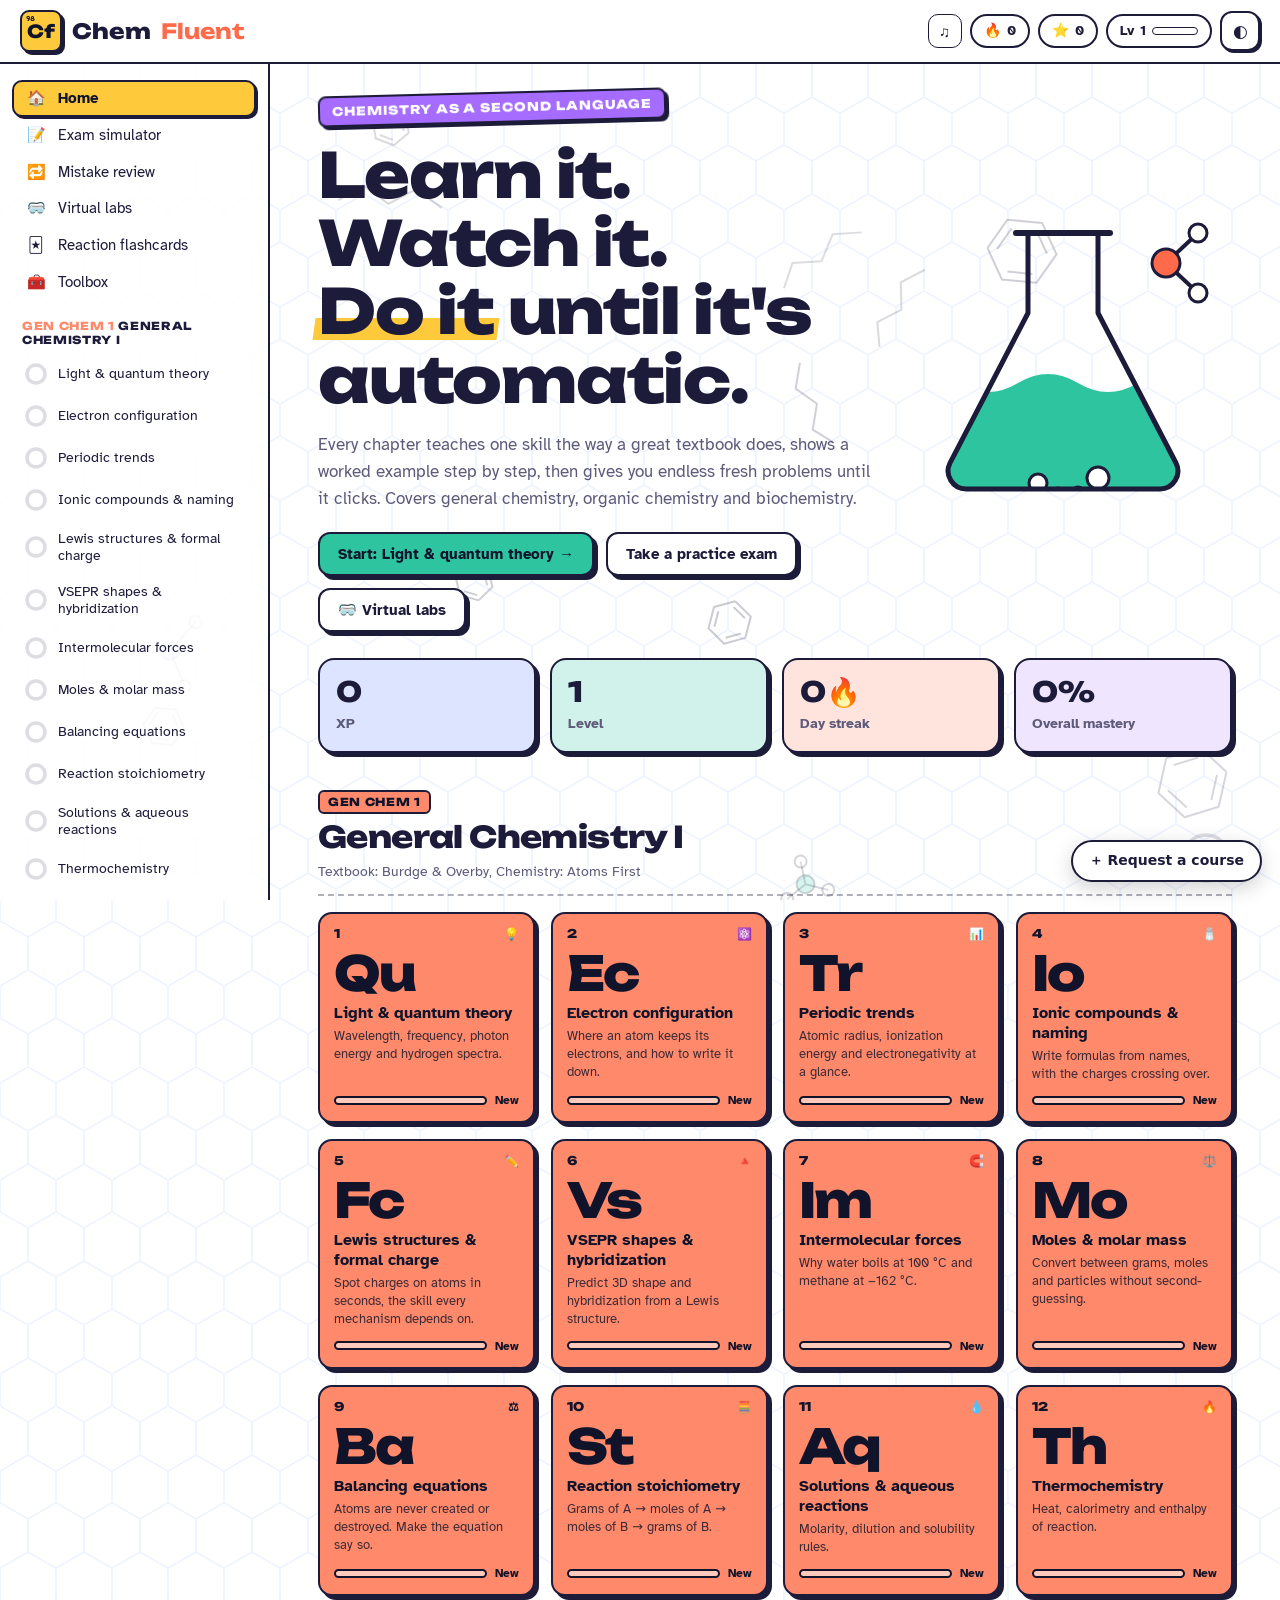
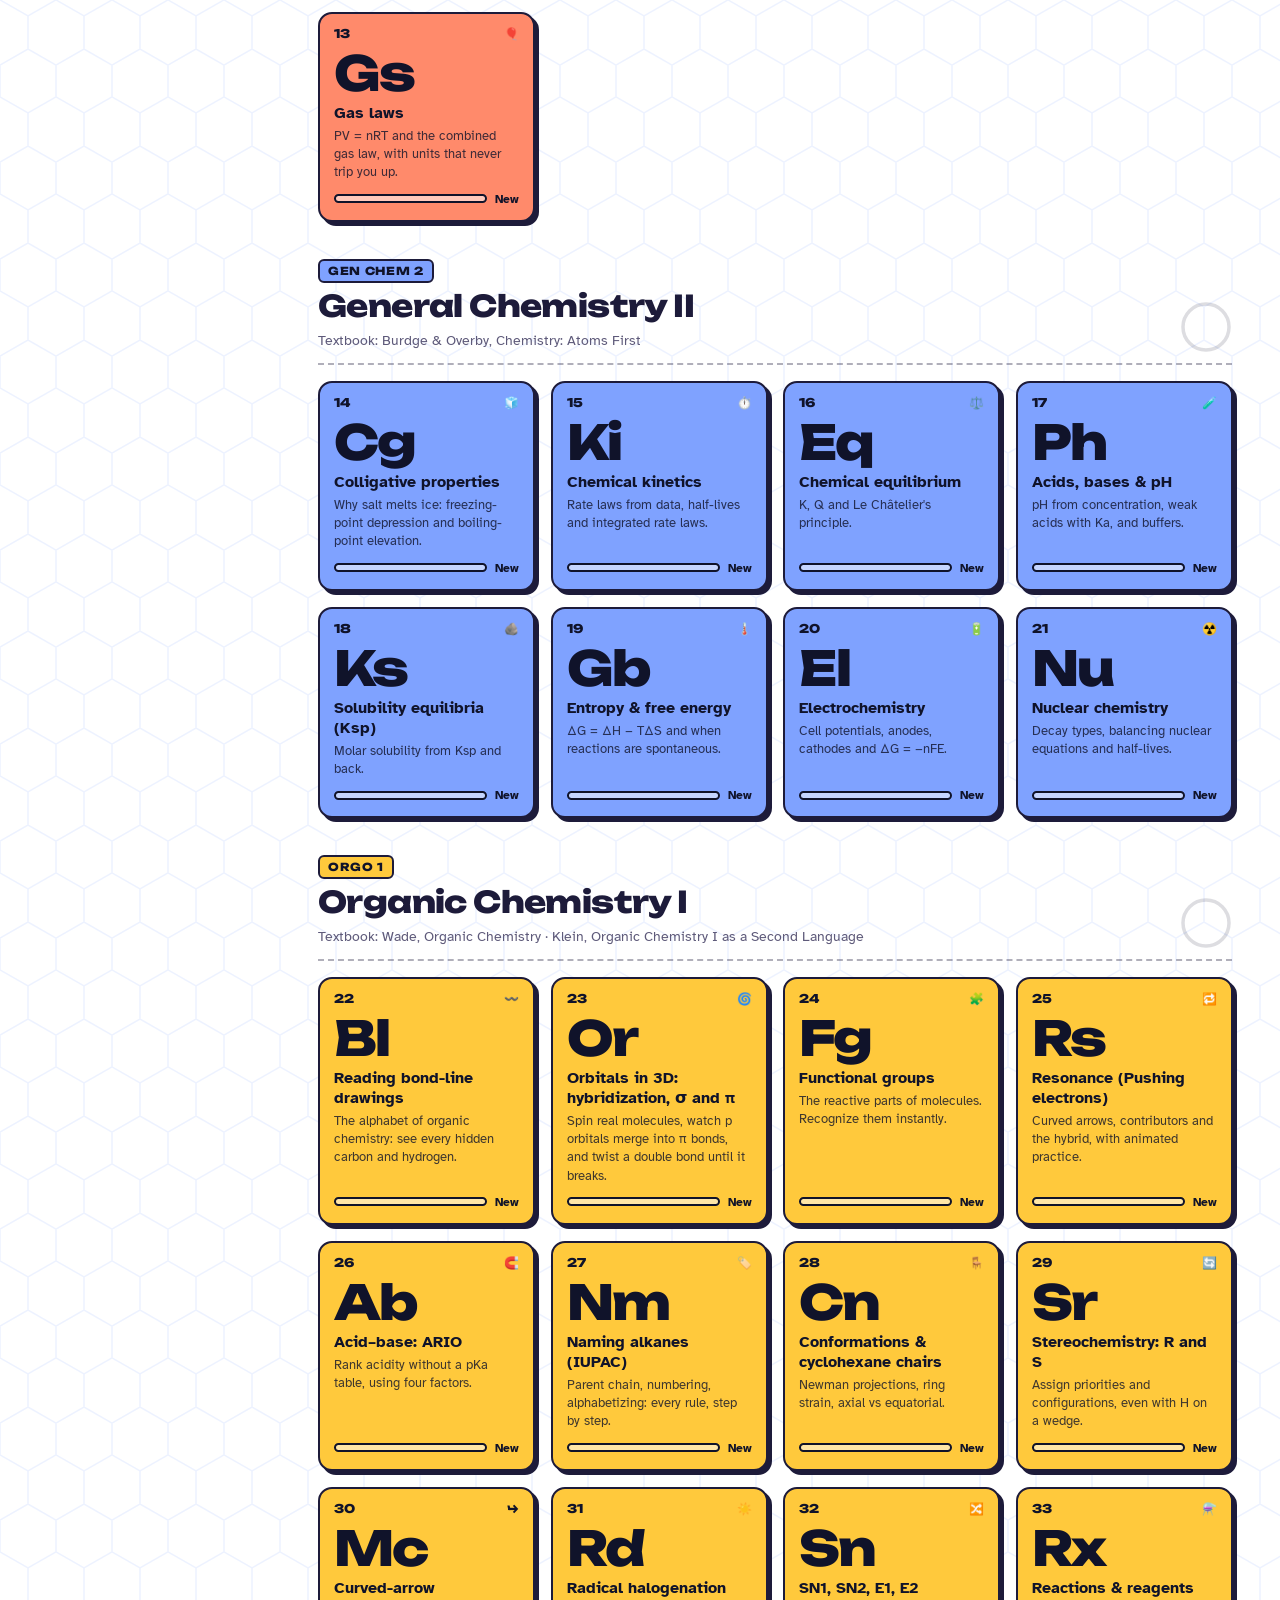
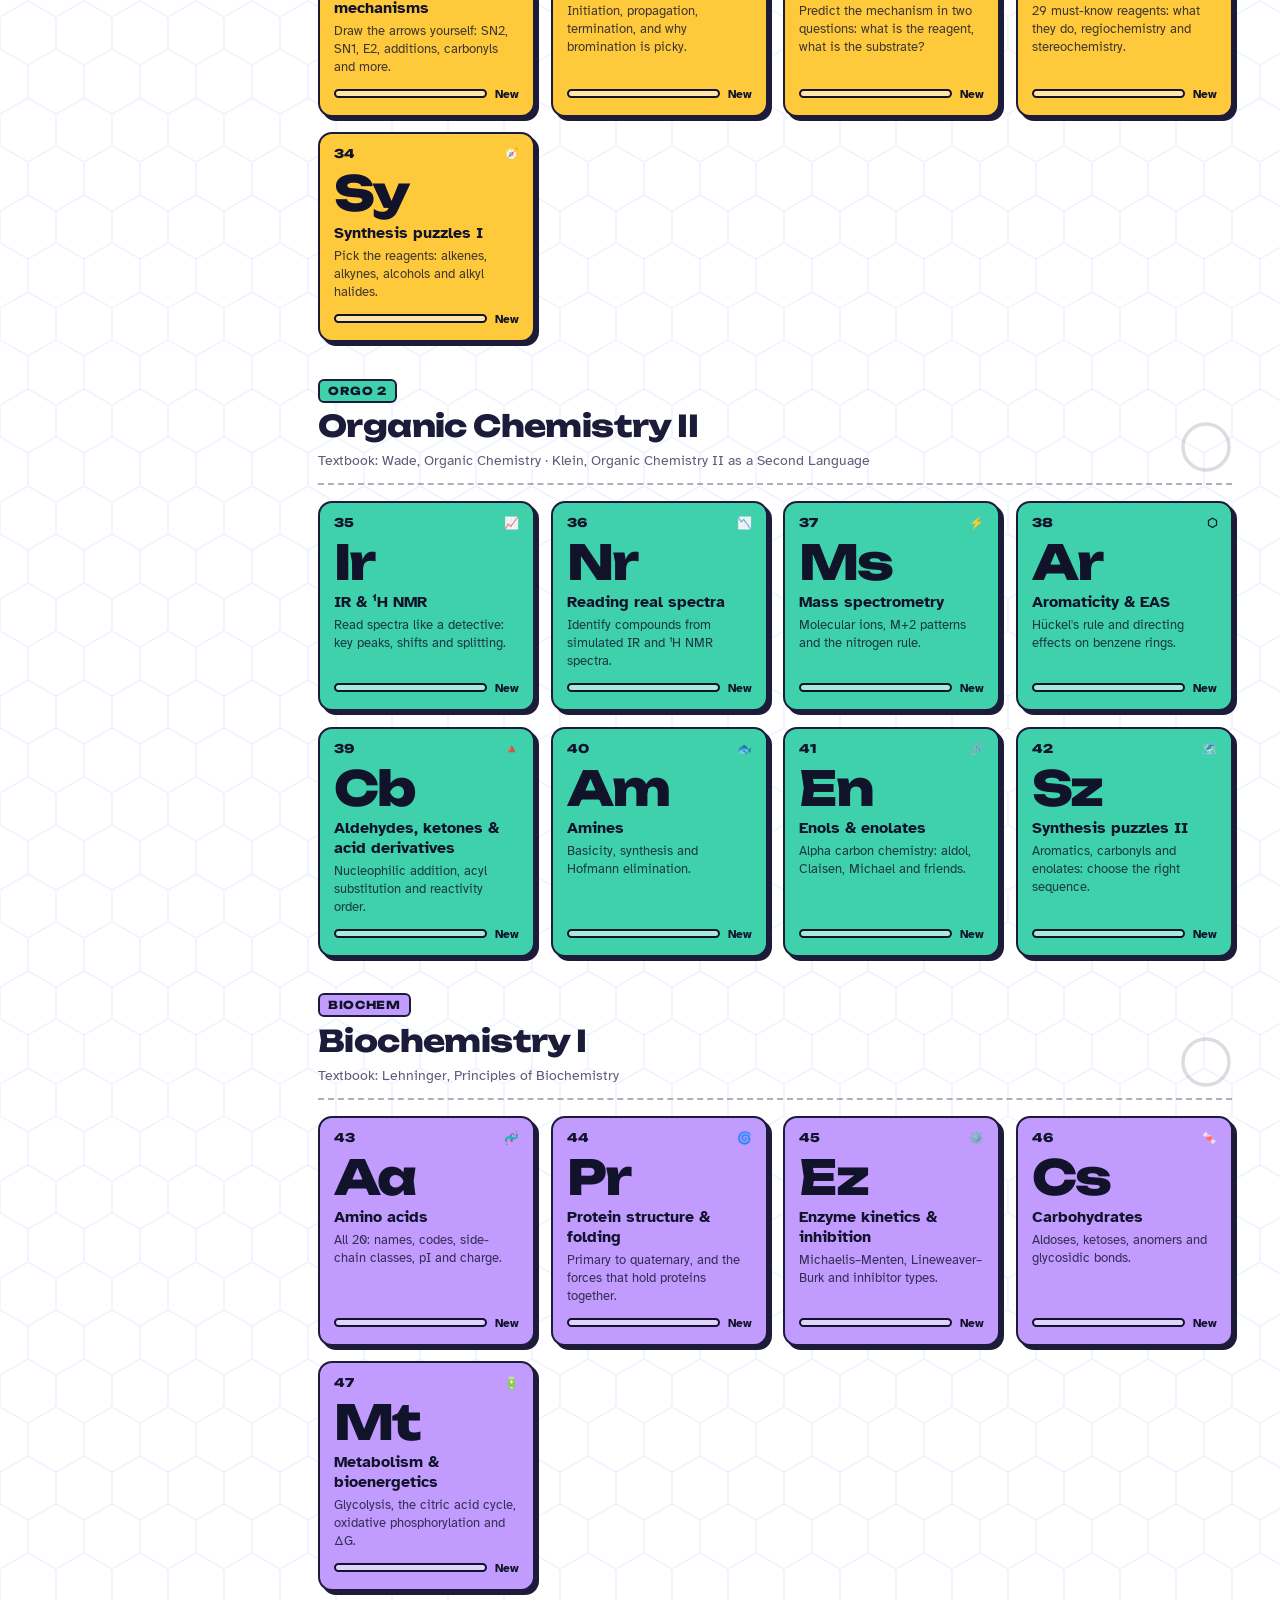
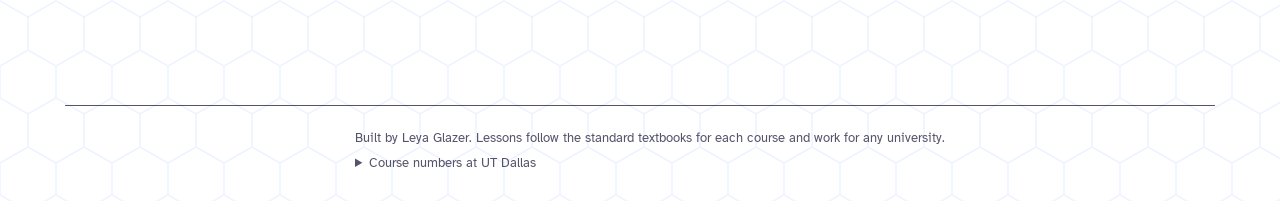
==== commit 3ee9ece3: "Biochem lessons with Michaelis–Menten, Lineweaver–Burk, O2-binding and titration curves Co-Authored-" ====
--- a/index.html
+++ b/index.html
@@ -45,6 +45,7 @@
 <script src="orglearn2.js?v=1"></script>
 <script src="orglearn3.js?v=1"></script>
 <script src="genlearn.js?v=1"></script>
+<script src="biolearn.js?v=1"></script>
 <script src="core.js?v=8"></script>
 <script src="fx.js?v=2"></script>
 <script src="music.js?v=1"></script>
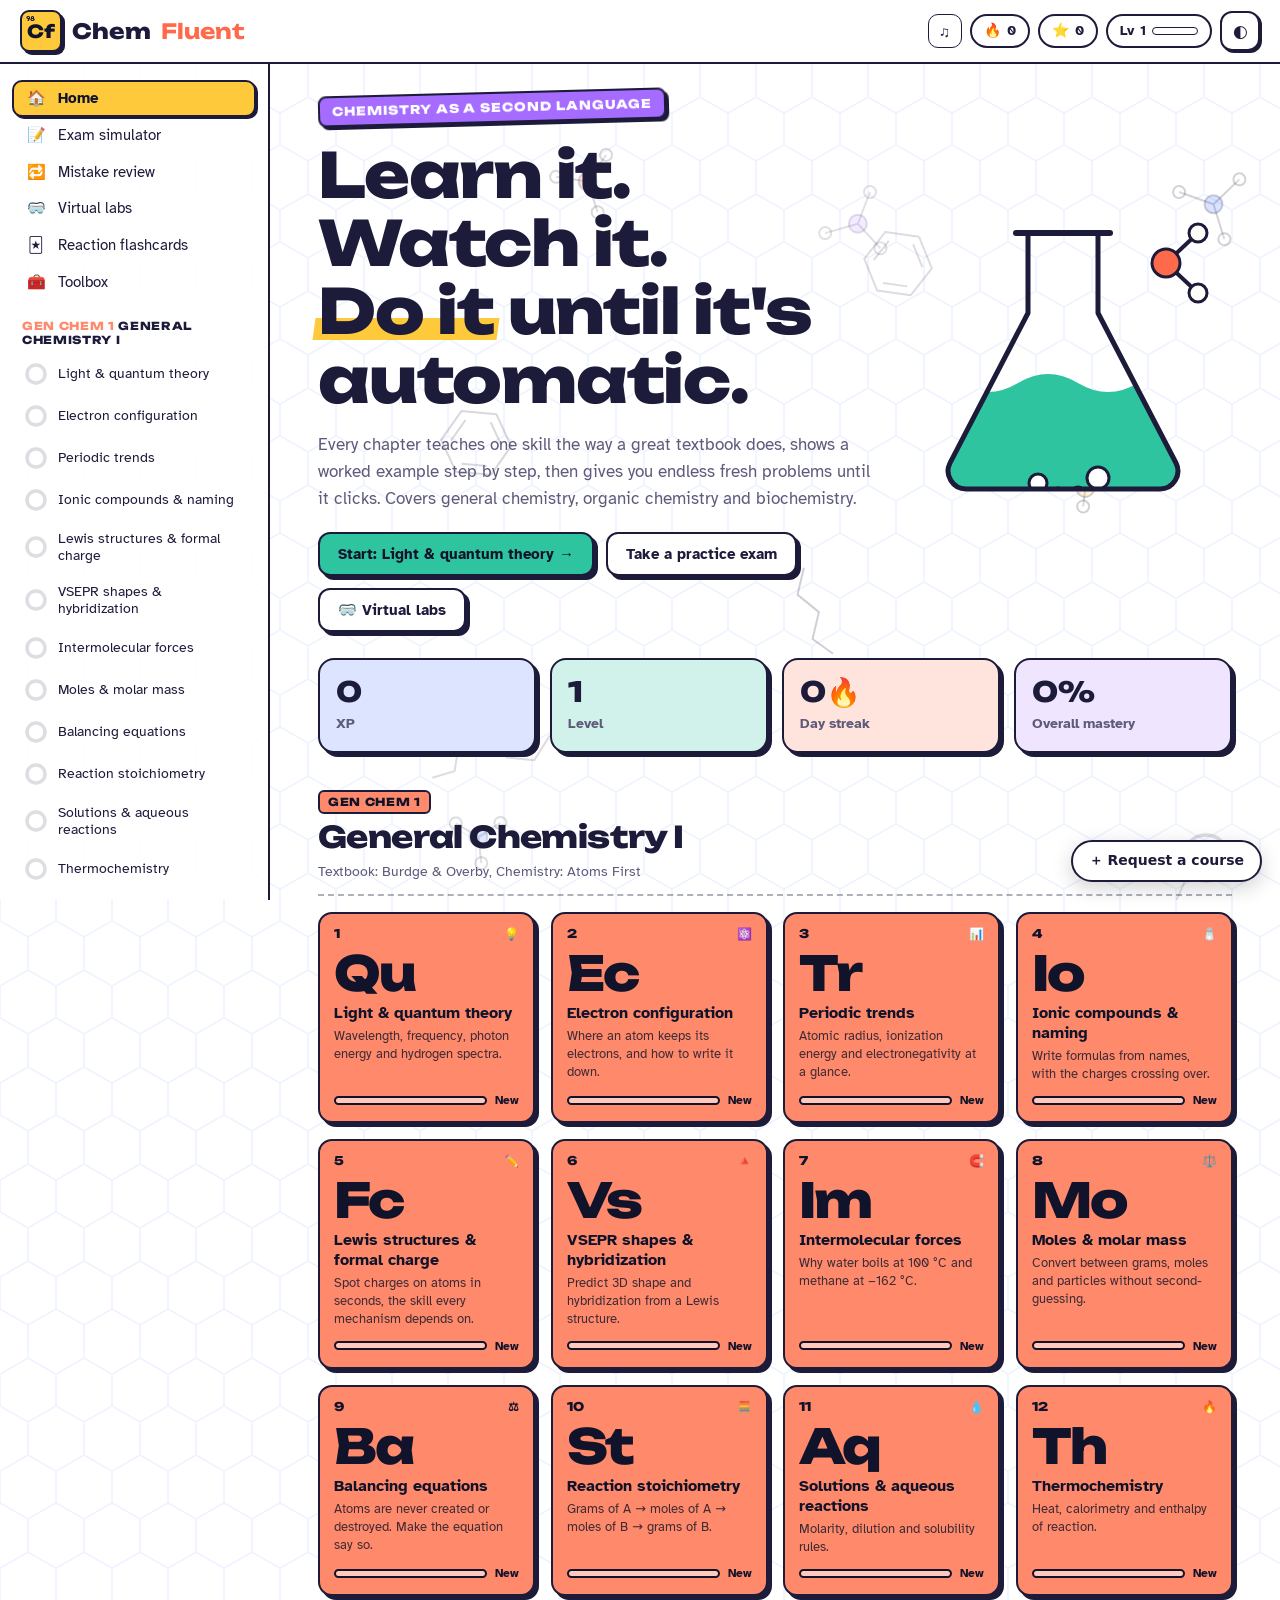
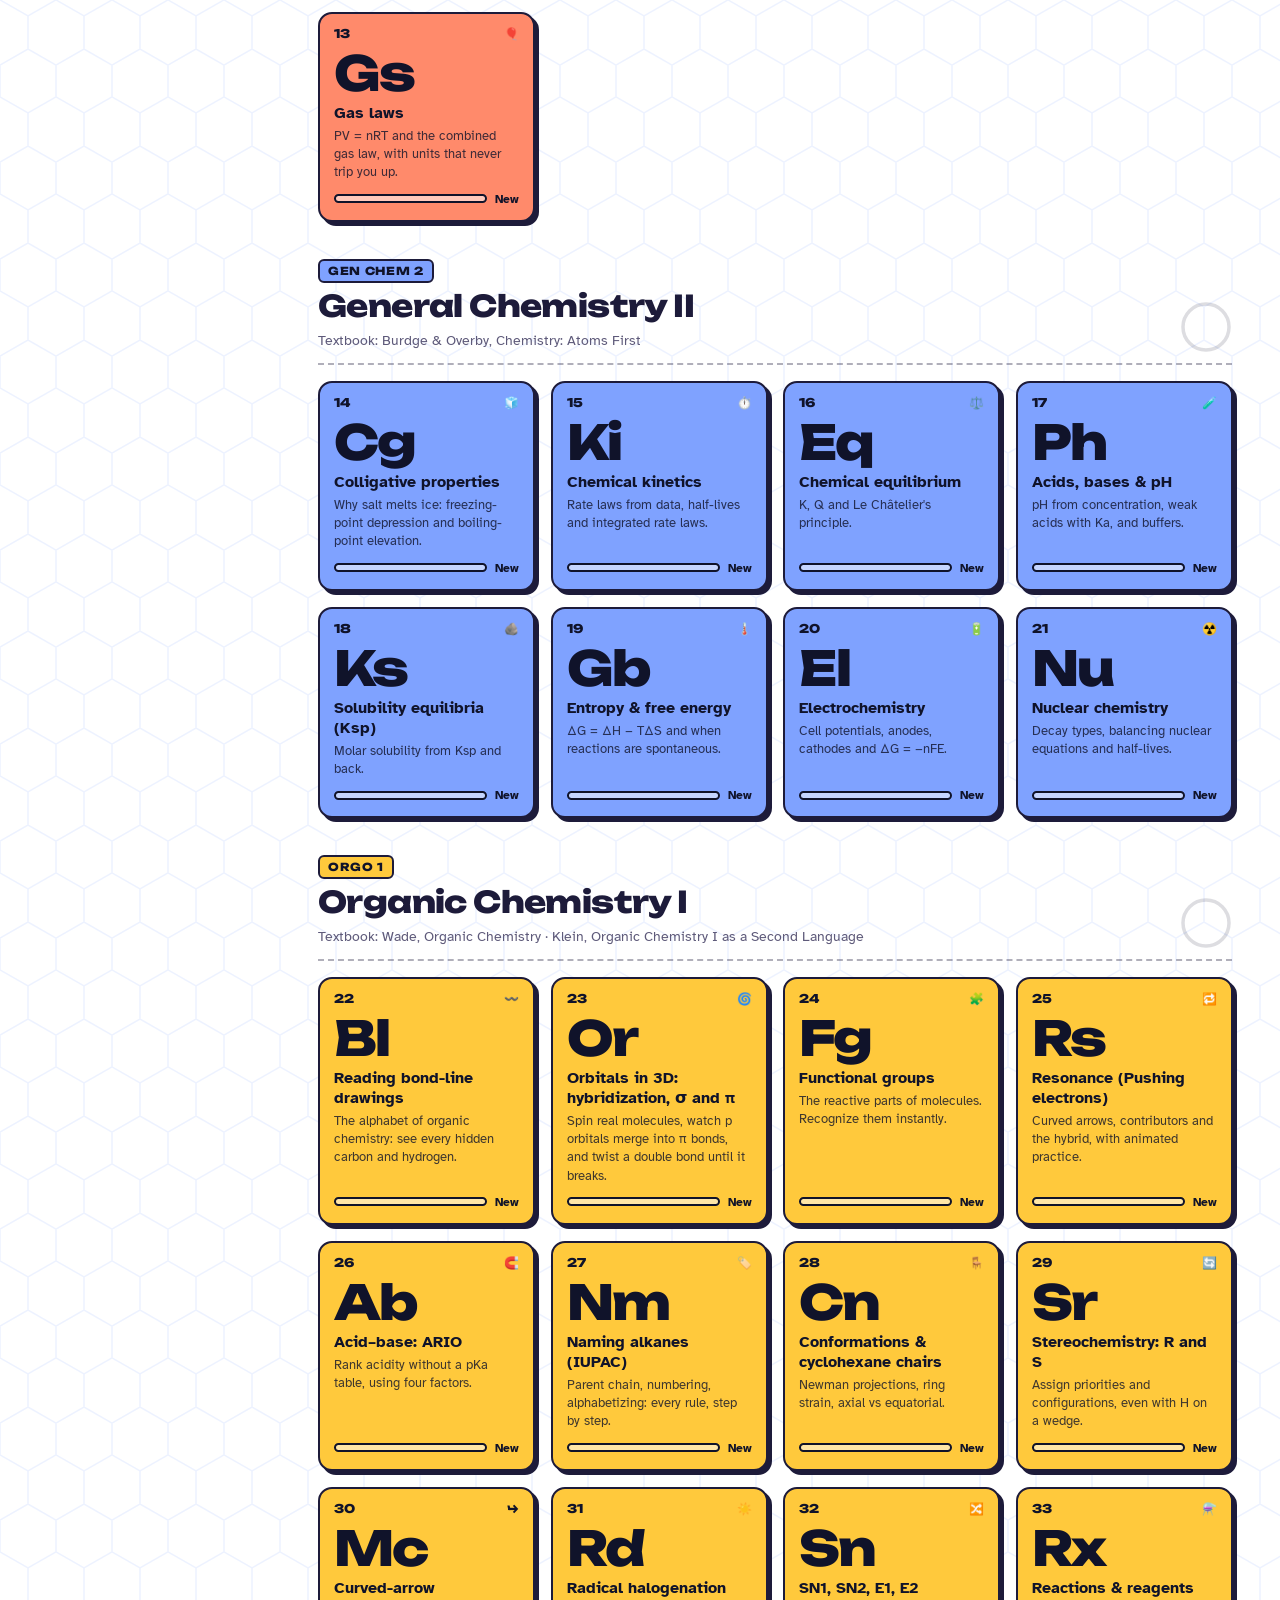
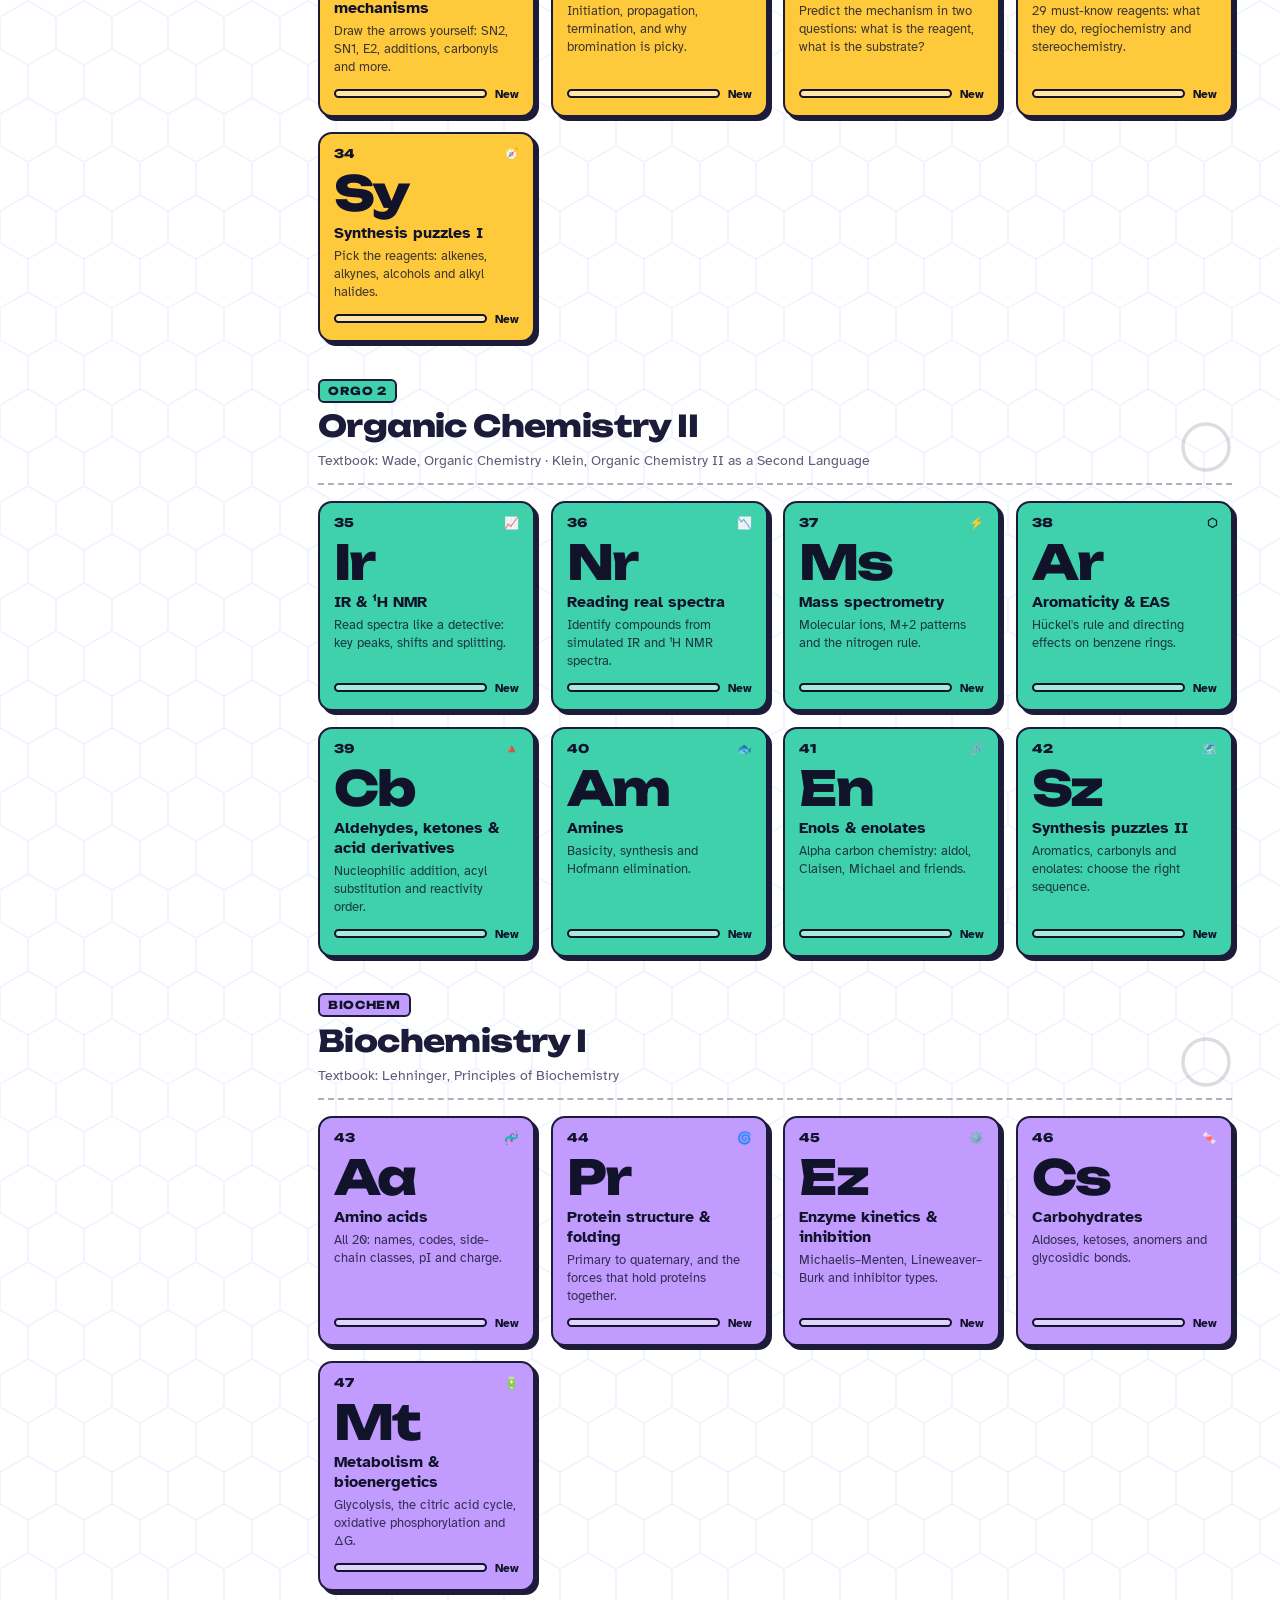
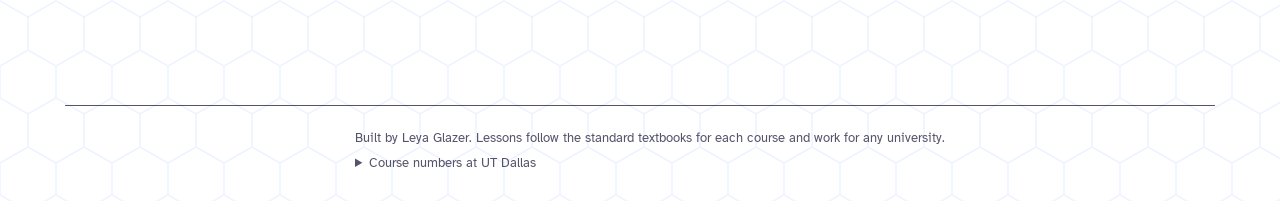
==== commit 404ea7a6: "Chalk Talk bridge: Watch on Chalk Talk button per chapter and Engineering Toolkit link Co-Authored-B" ====
--- a/index.html
+++ b/index.html
@@ -50,5 +50,6 @@
 <script src="fx.js?v=2"></script>
 <script src="music.js?v=1"></script>
 <script src="request.js?v=1"></script>
+<script>window.CT_H1=".chtitle h1";window.CT_COURSE=".chtitle .code"</script><script src="chalk.js?v=1"></script>
 </body>
 </html>
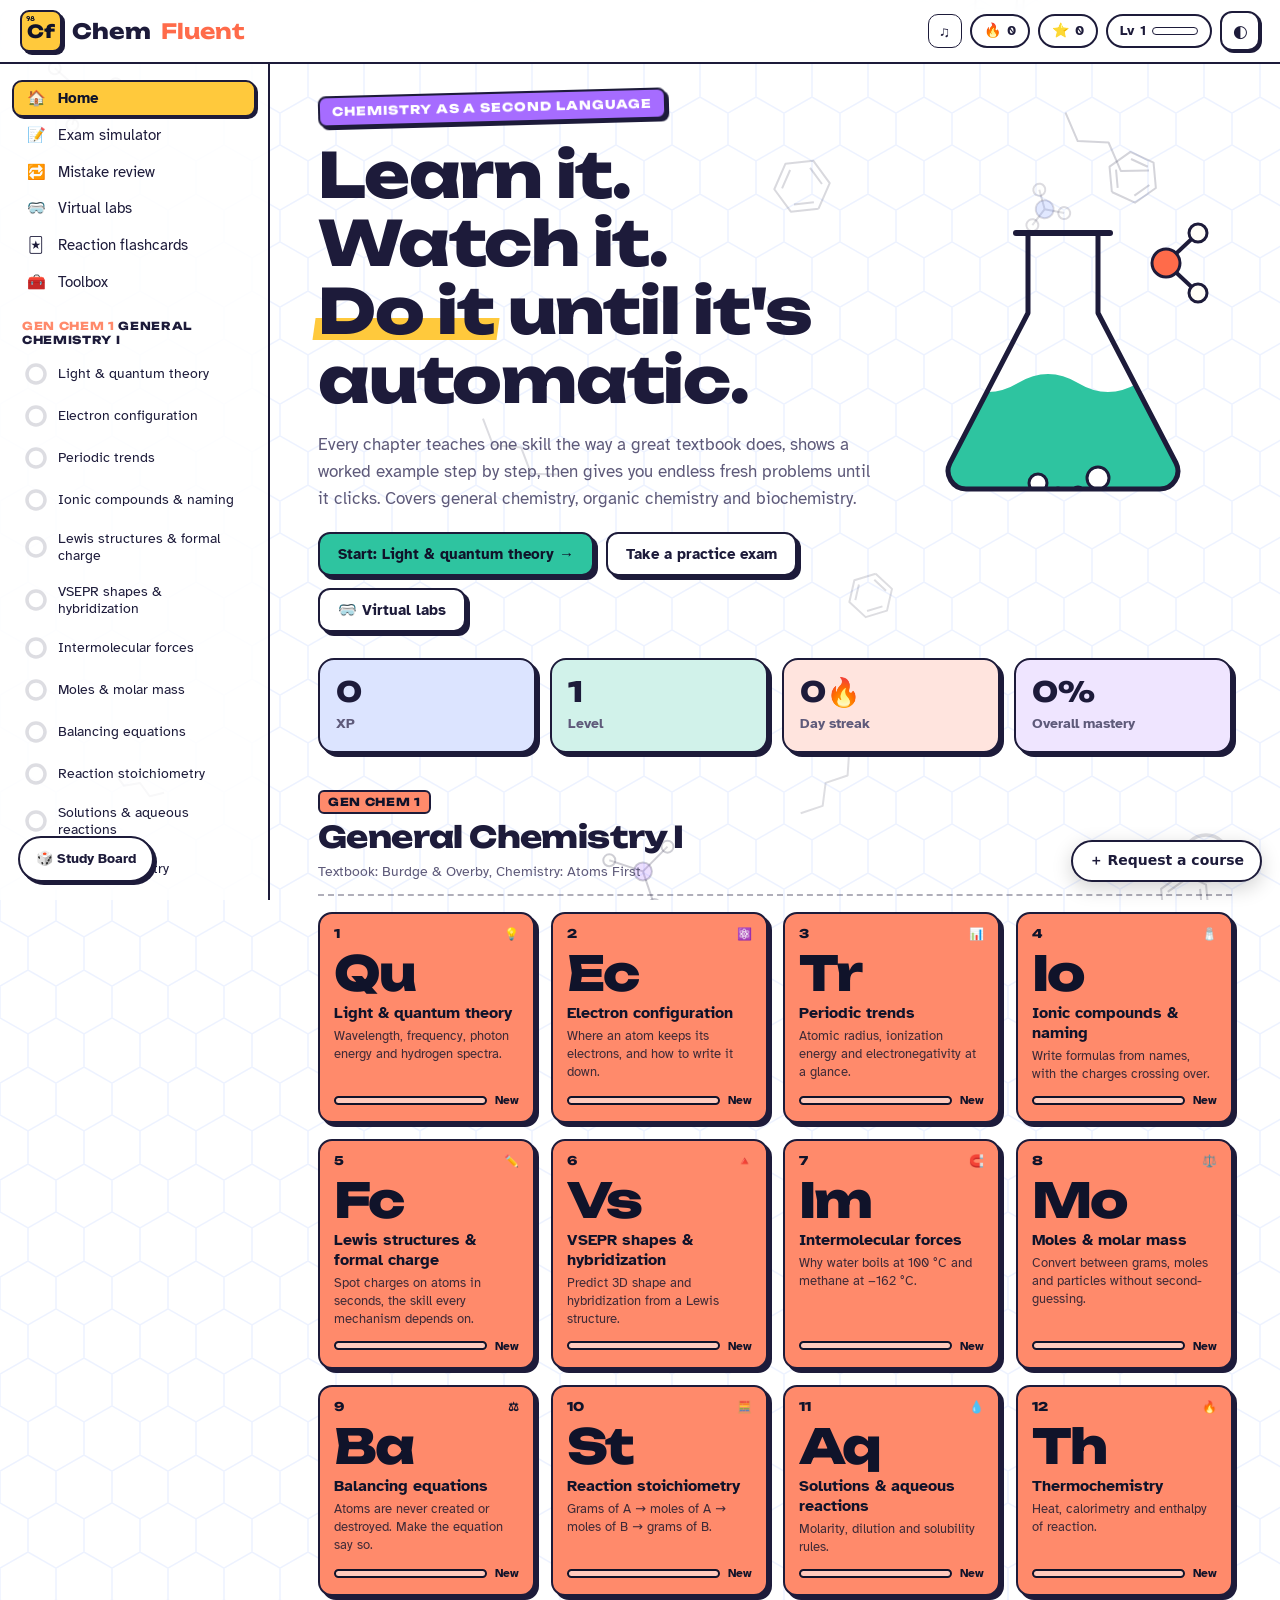
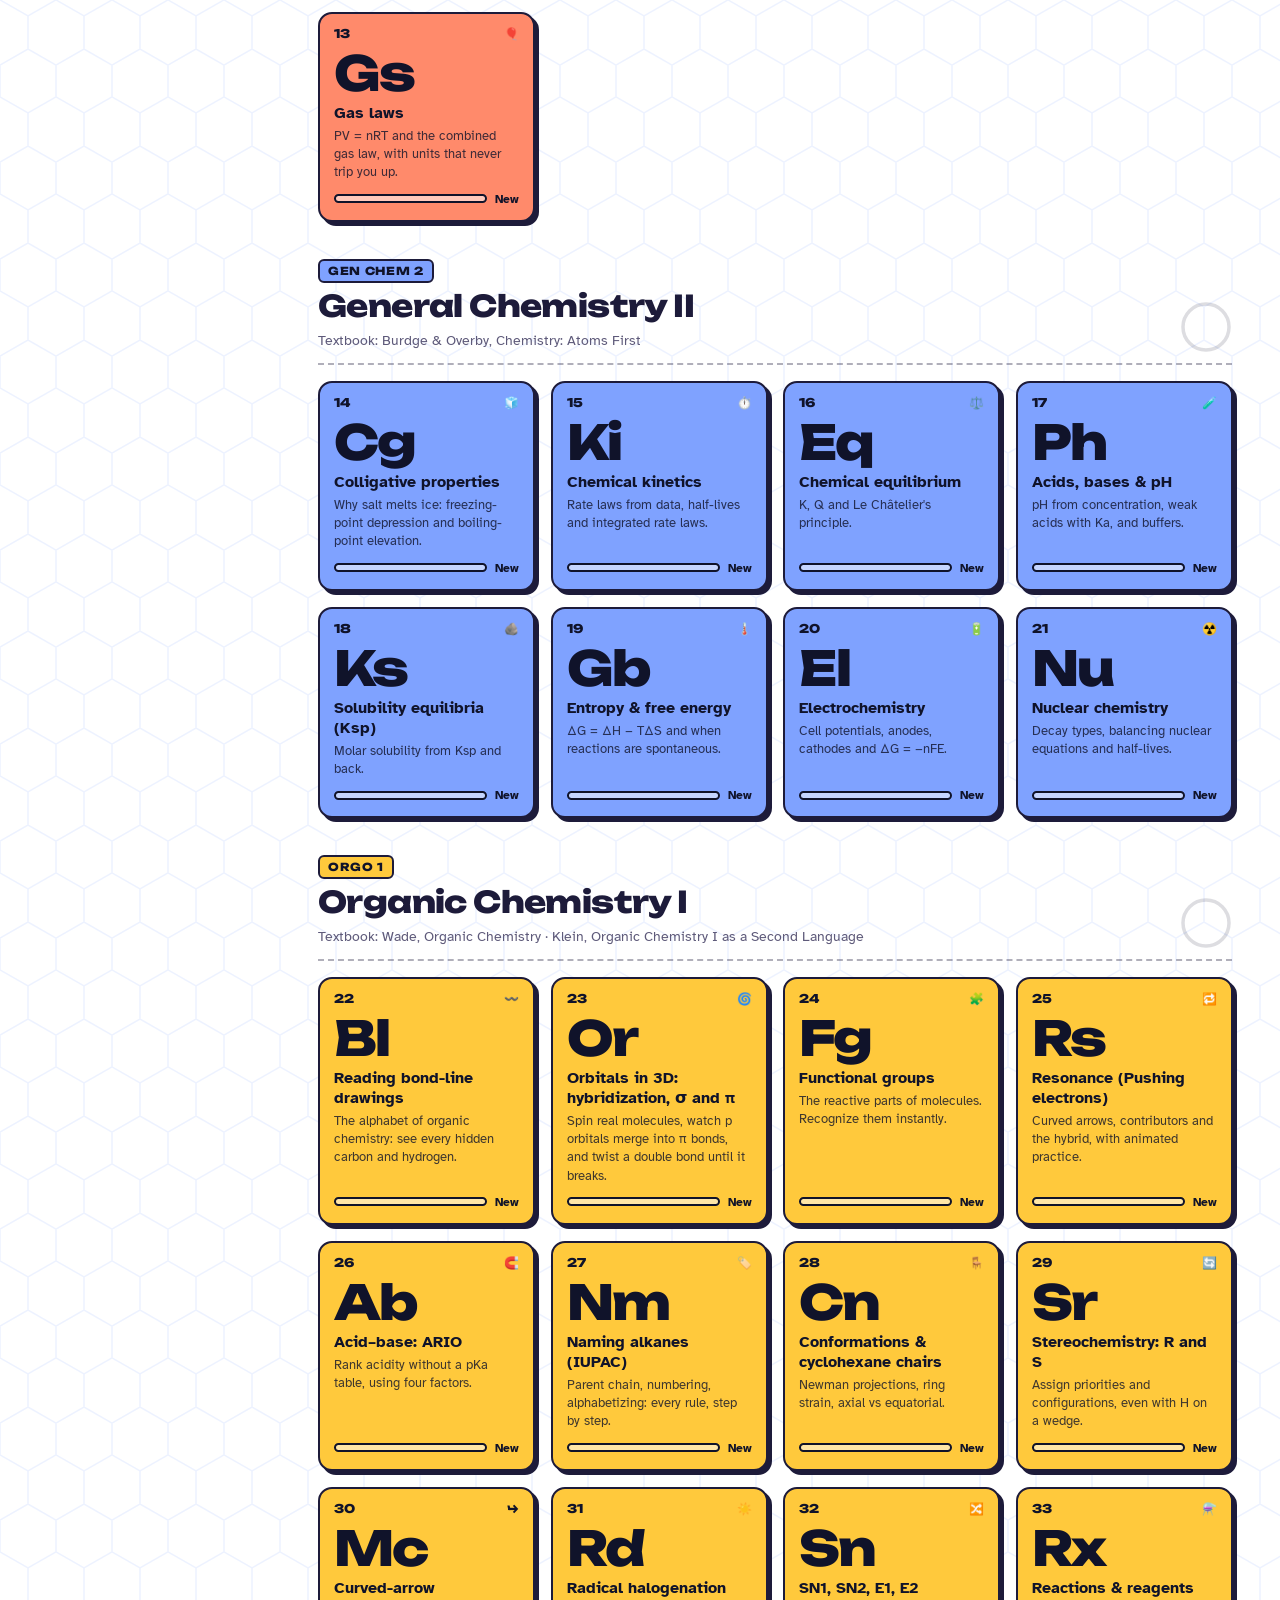
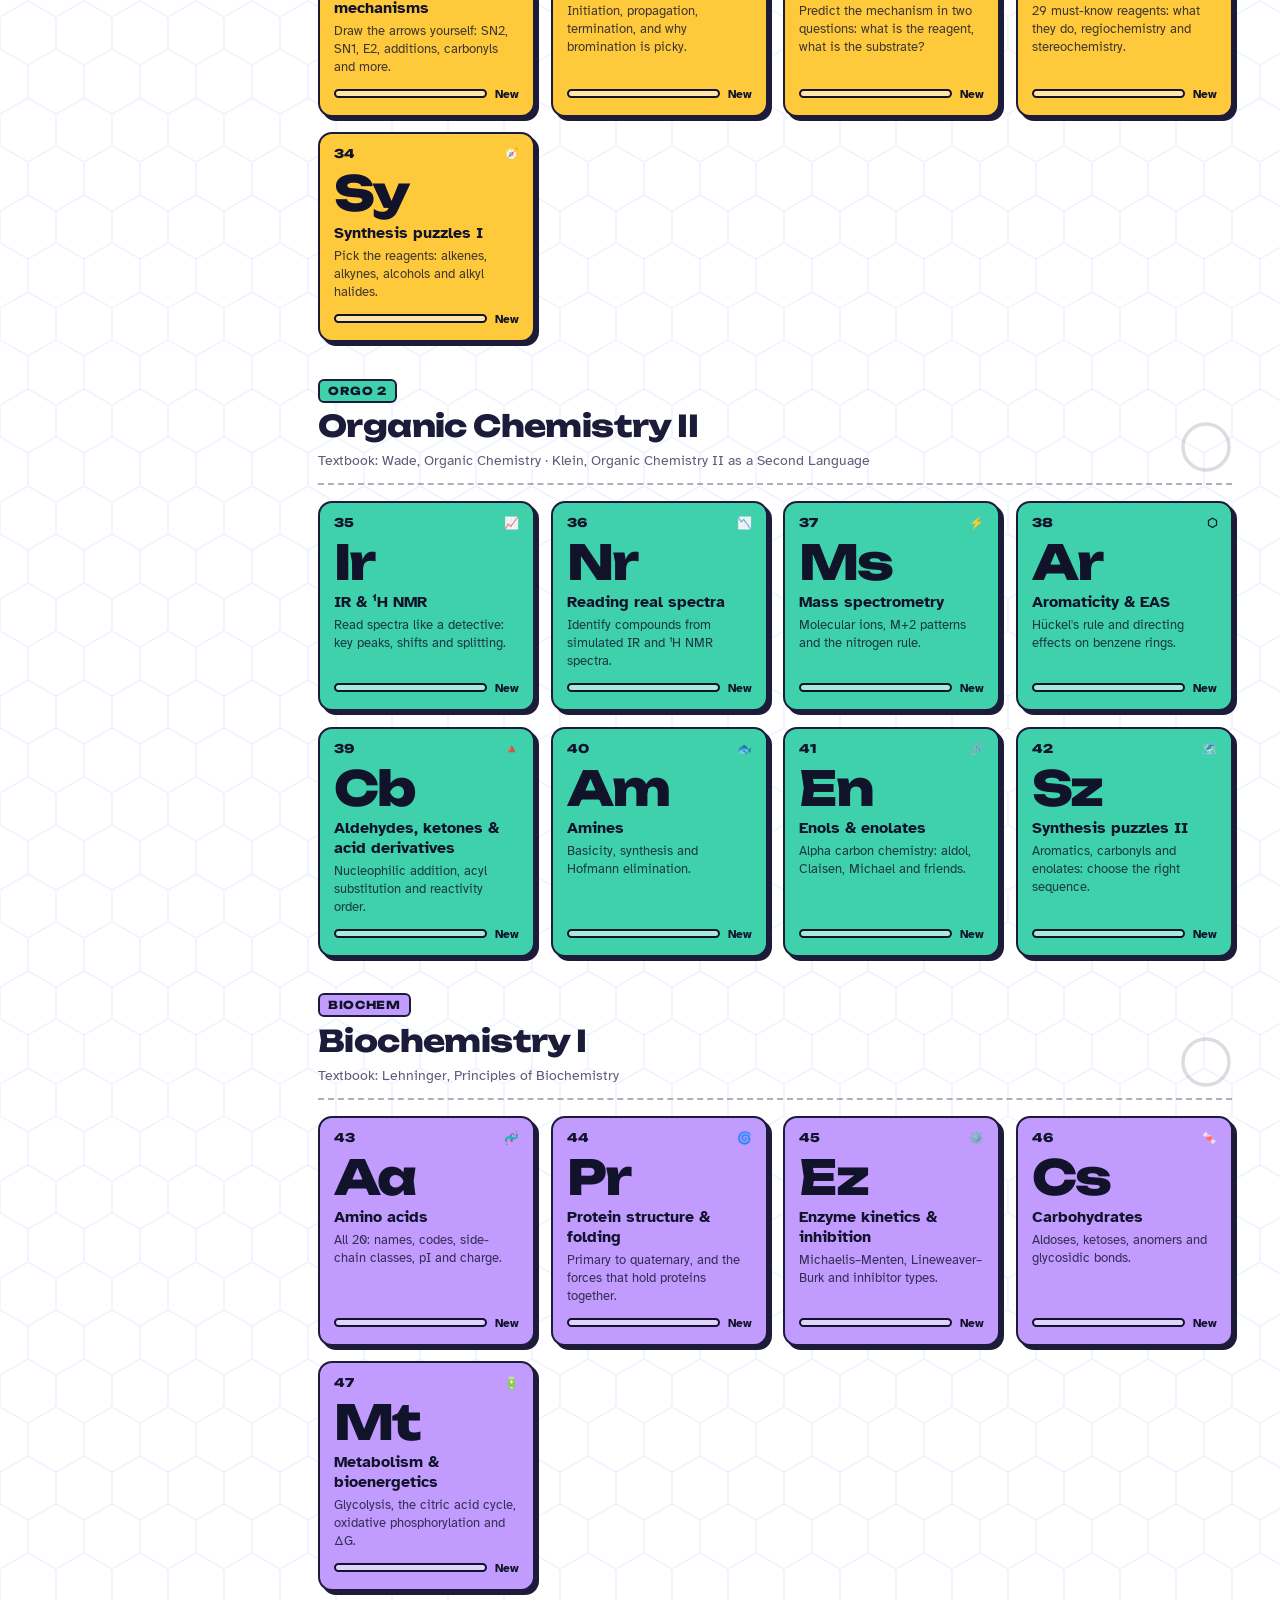
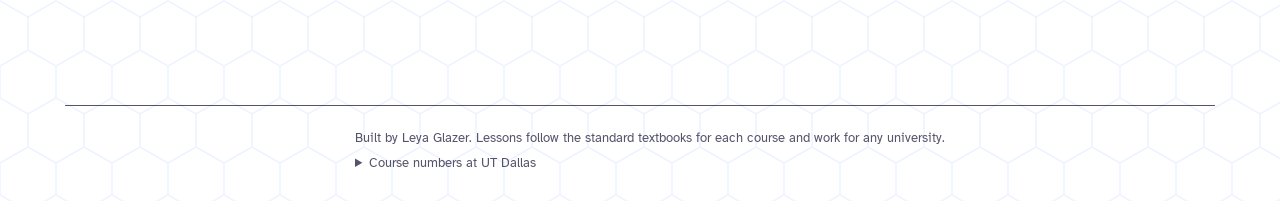
==== commit 142f661b: "Study Board: Monopoly-style progress board (own chapters by mastering them, dice, chance cards, stre" ====
--- a/index.html
+++ b/index.html
@@ -51,5 +51,6 @@
 <script src="music.js?v=1"></script>
 <script src="request.js?v=1"></script>
 <script>window.CT_H1=".chtitle h1";window.CT_COURSE=".chtitle .code"</script><script src="chalk.js?v=1"></script>
+<script>window.QUEST={key:"chemfluent",route:id=>"#/ch/"+id+"/do",exam:()=>"#/exam",review:"#/review"}</script><script src="quest.js?v=1"></script>
 </body>
 </html>
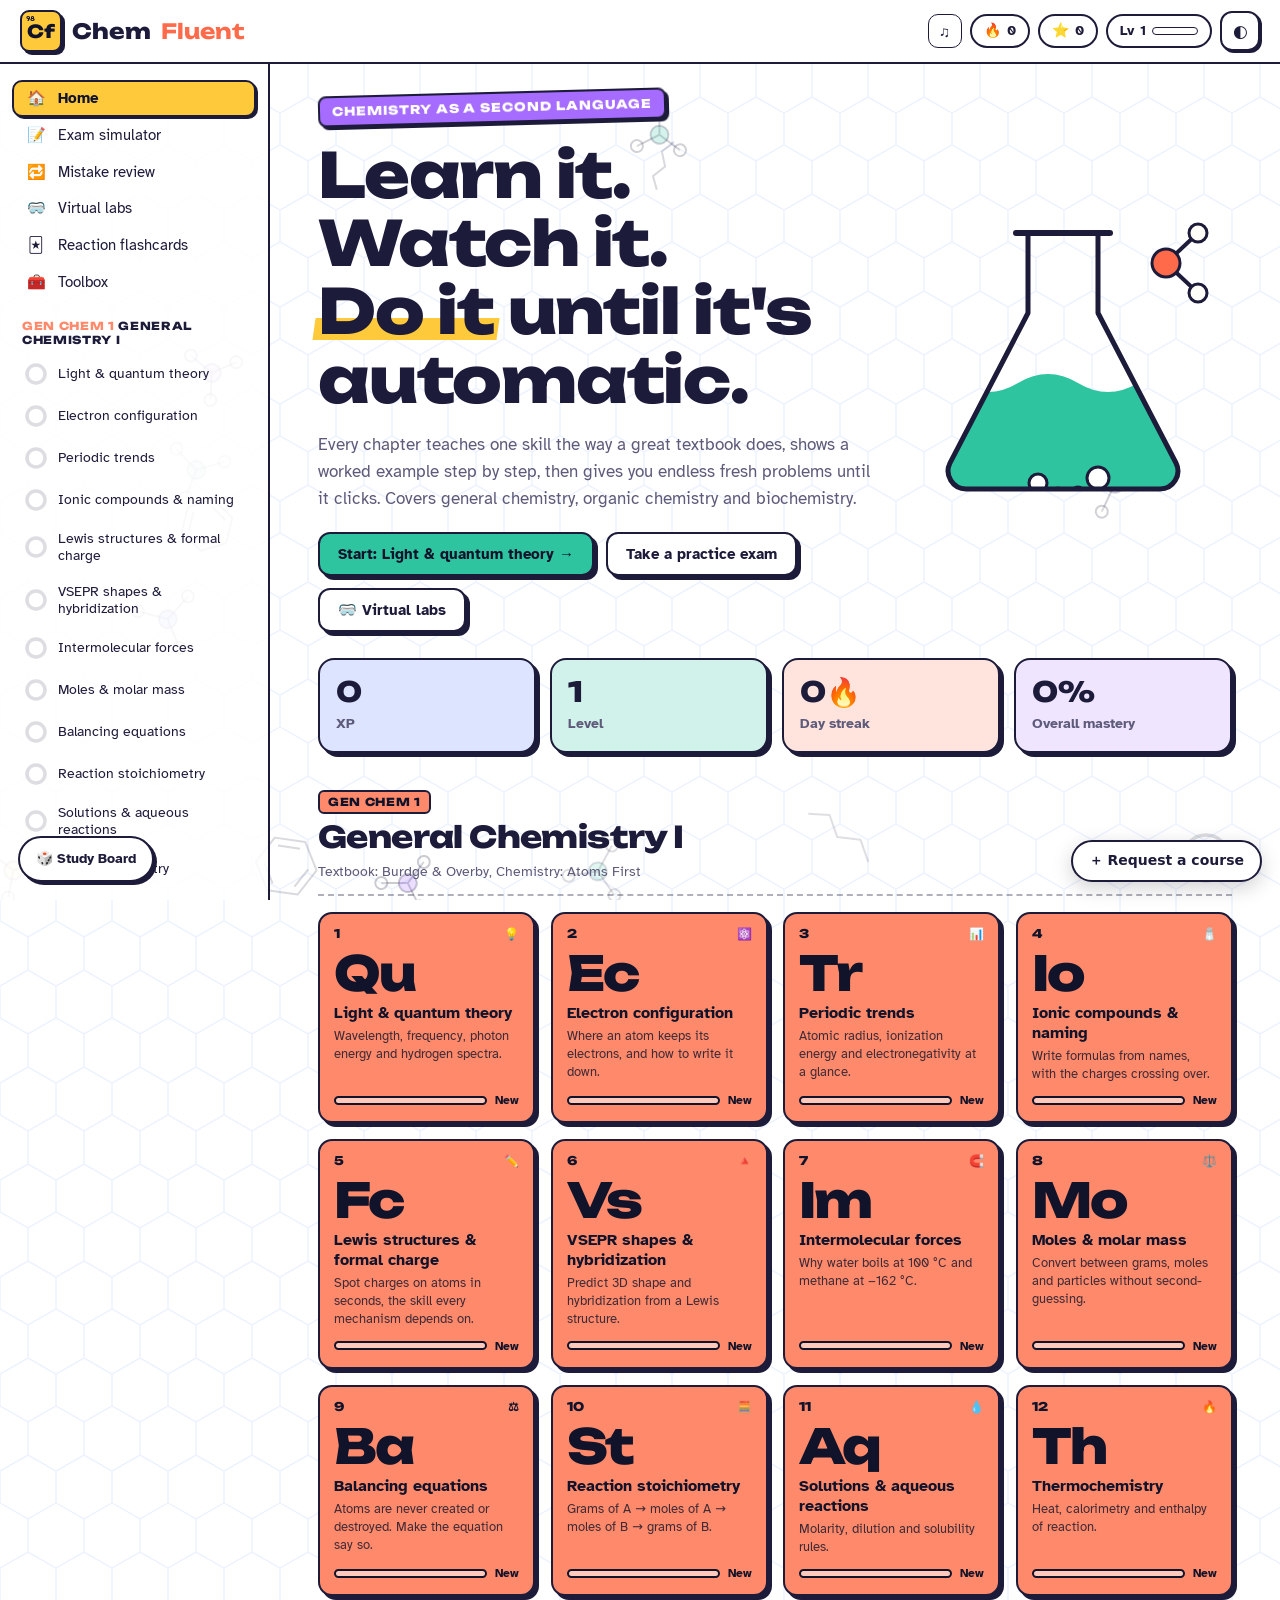
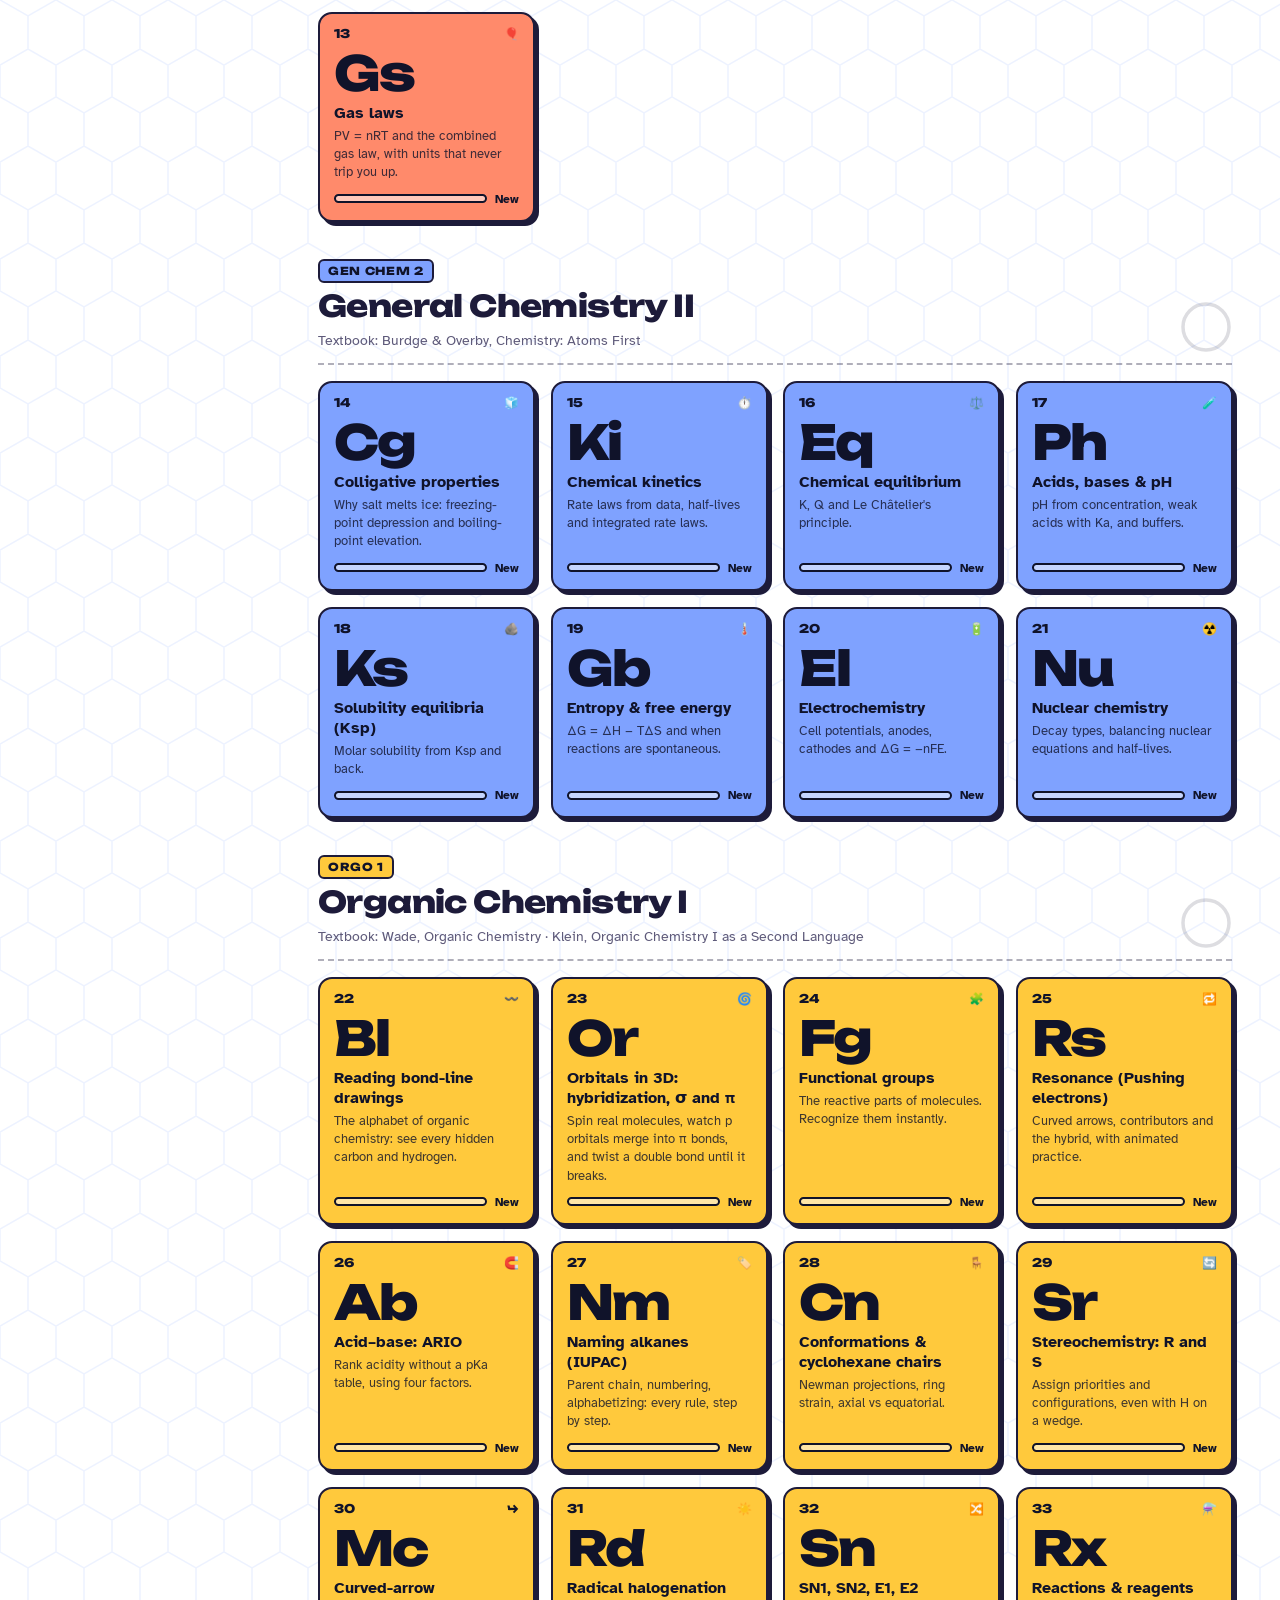
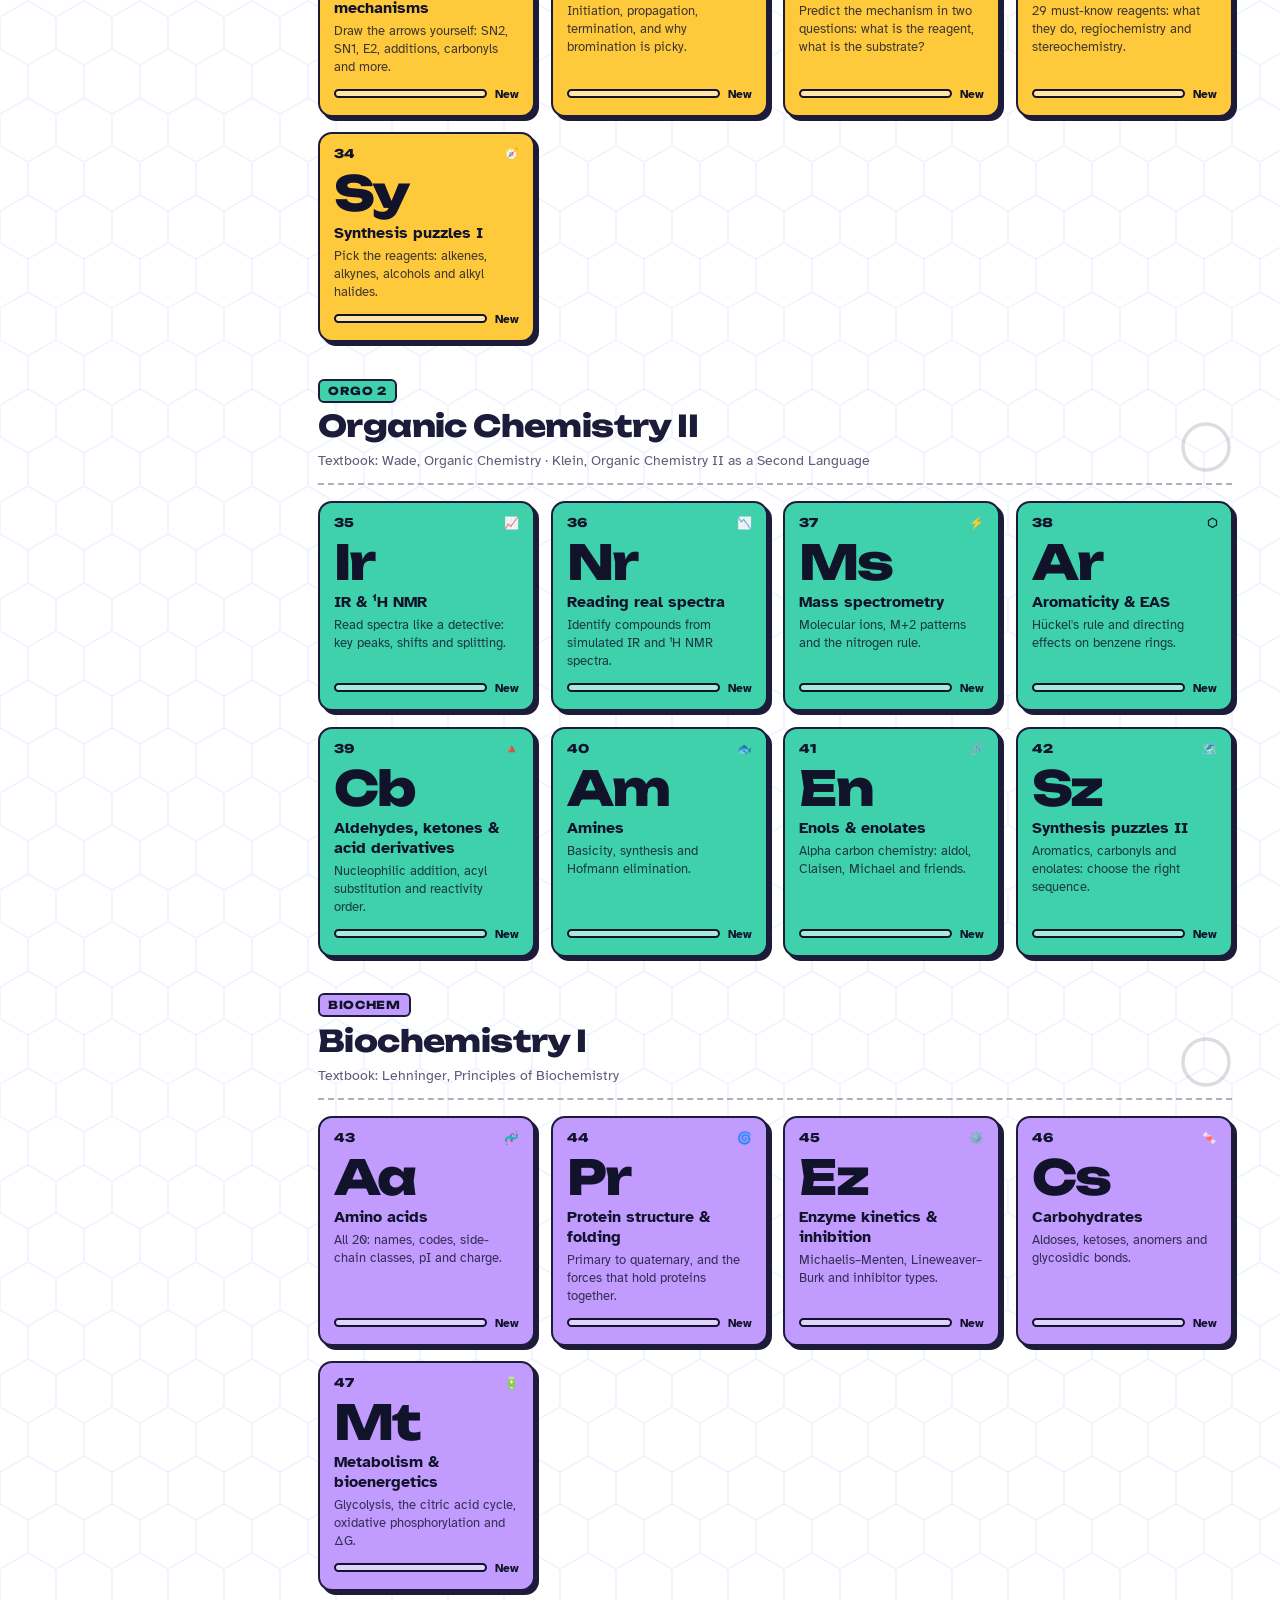
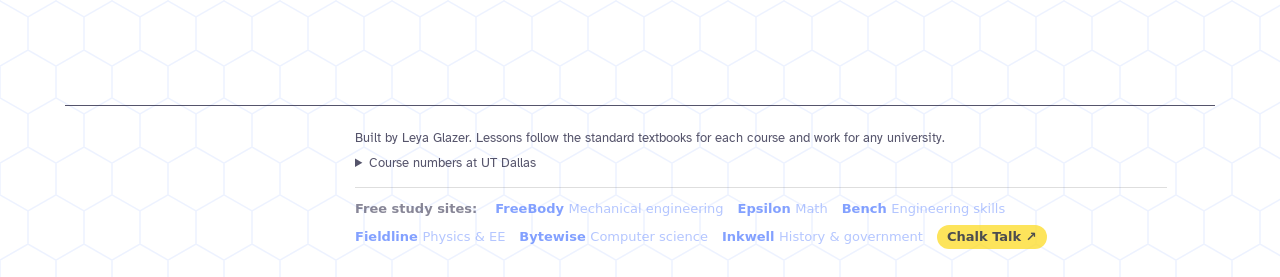
==== commit 912e2297: "Chalk Talk bridge v2: tutor + flashcards buttons, footer links to every study site Co-Authored-By: C" ====
--- a/index.html
+++ b/index.html
@@ -50,7 +50,7 @@
 <script src="fx.js?v=2"></script>
 <script src="music.js?v=1"></script>
 <script src="request.js?v=1"></script>
-<script>window.CT_H1=".chtitle h1";window.CT_COURSE=".chtitle .code"</script><script src="chalk.js?v=1"></script>
+<script>window.CT_H1=".chtitle h1";window.CT_COURSE=".chtitle .code"</script><script src="chalk.js?v=2"></script>
 <script>window.QUEST={key:"chemfluent",route:id=>"#/ch/"+id+"/do",exam:()=>"#/exam",review:"#/review"}</script><script src="quest.js?v=1"></script>
 </body>
 </html>
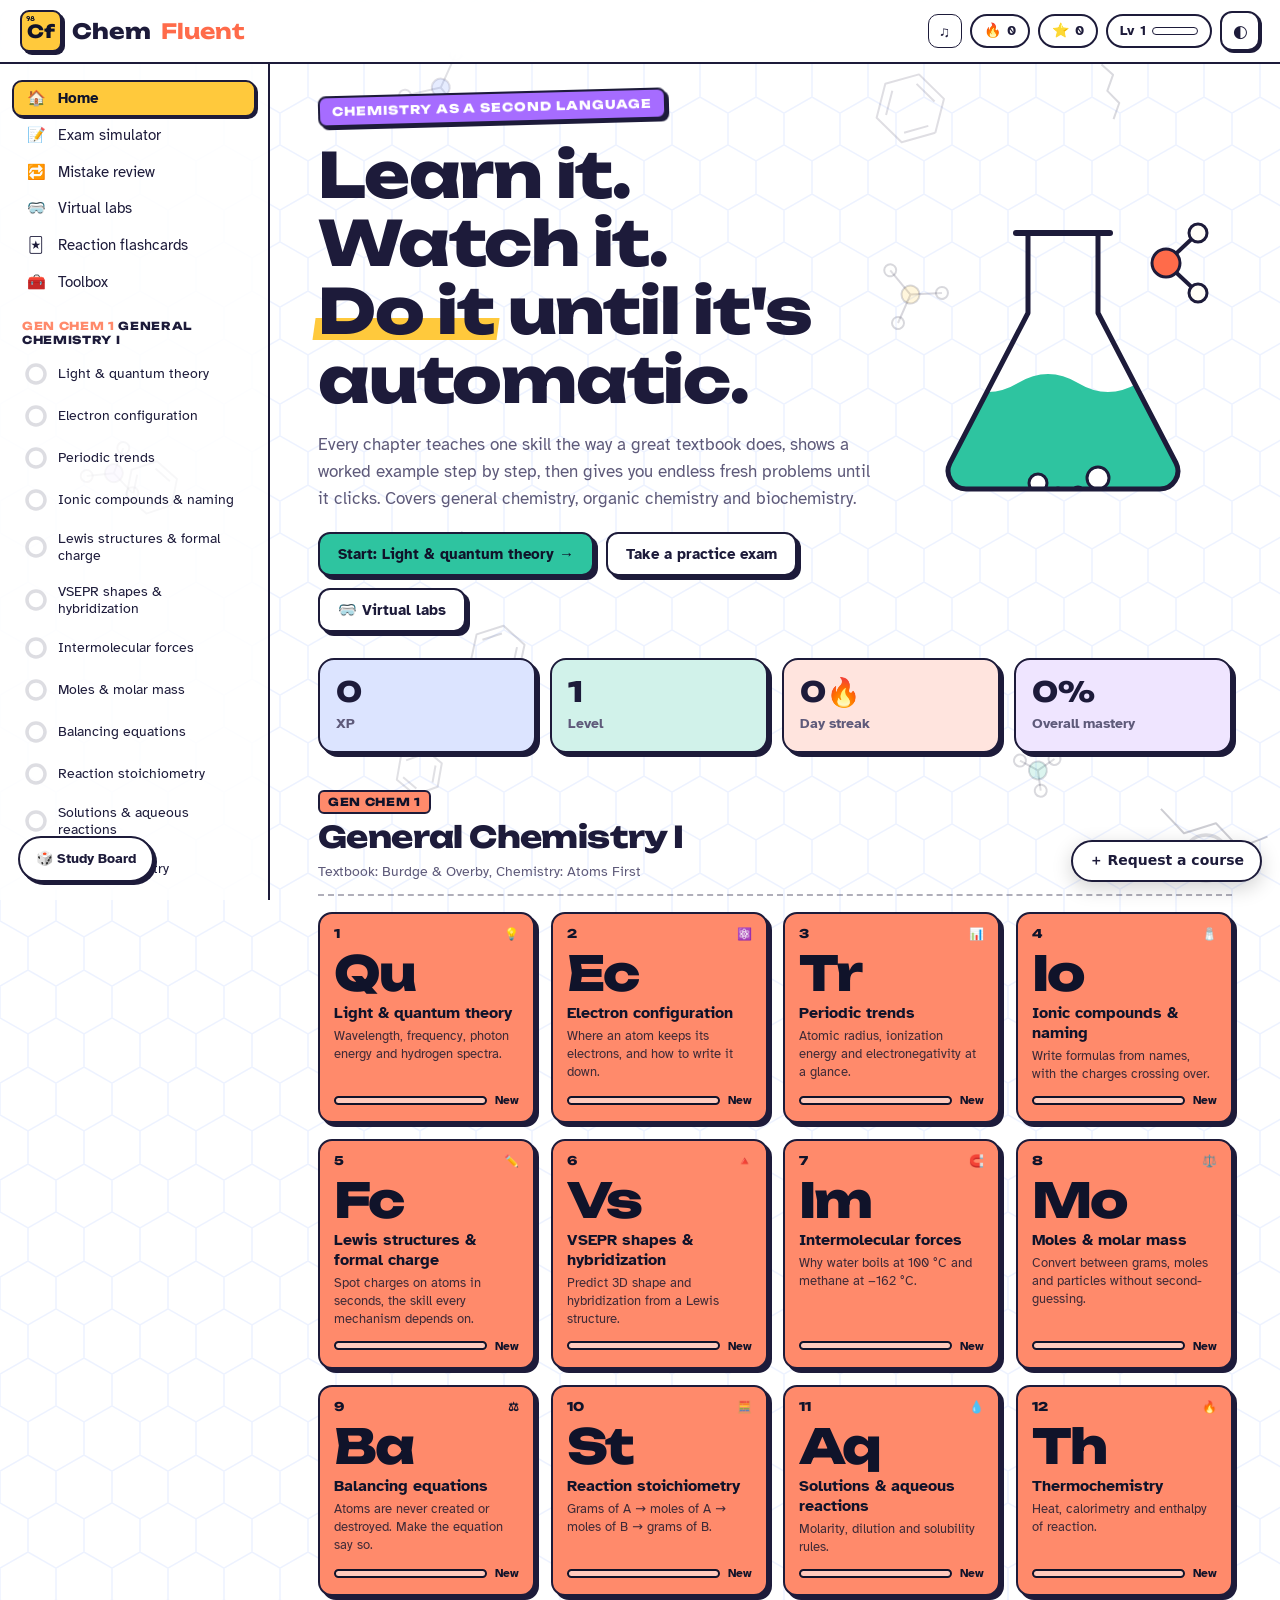
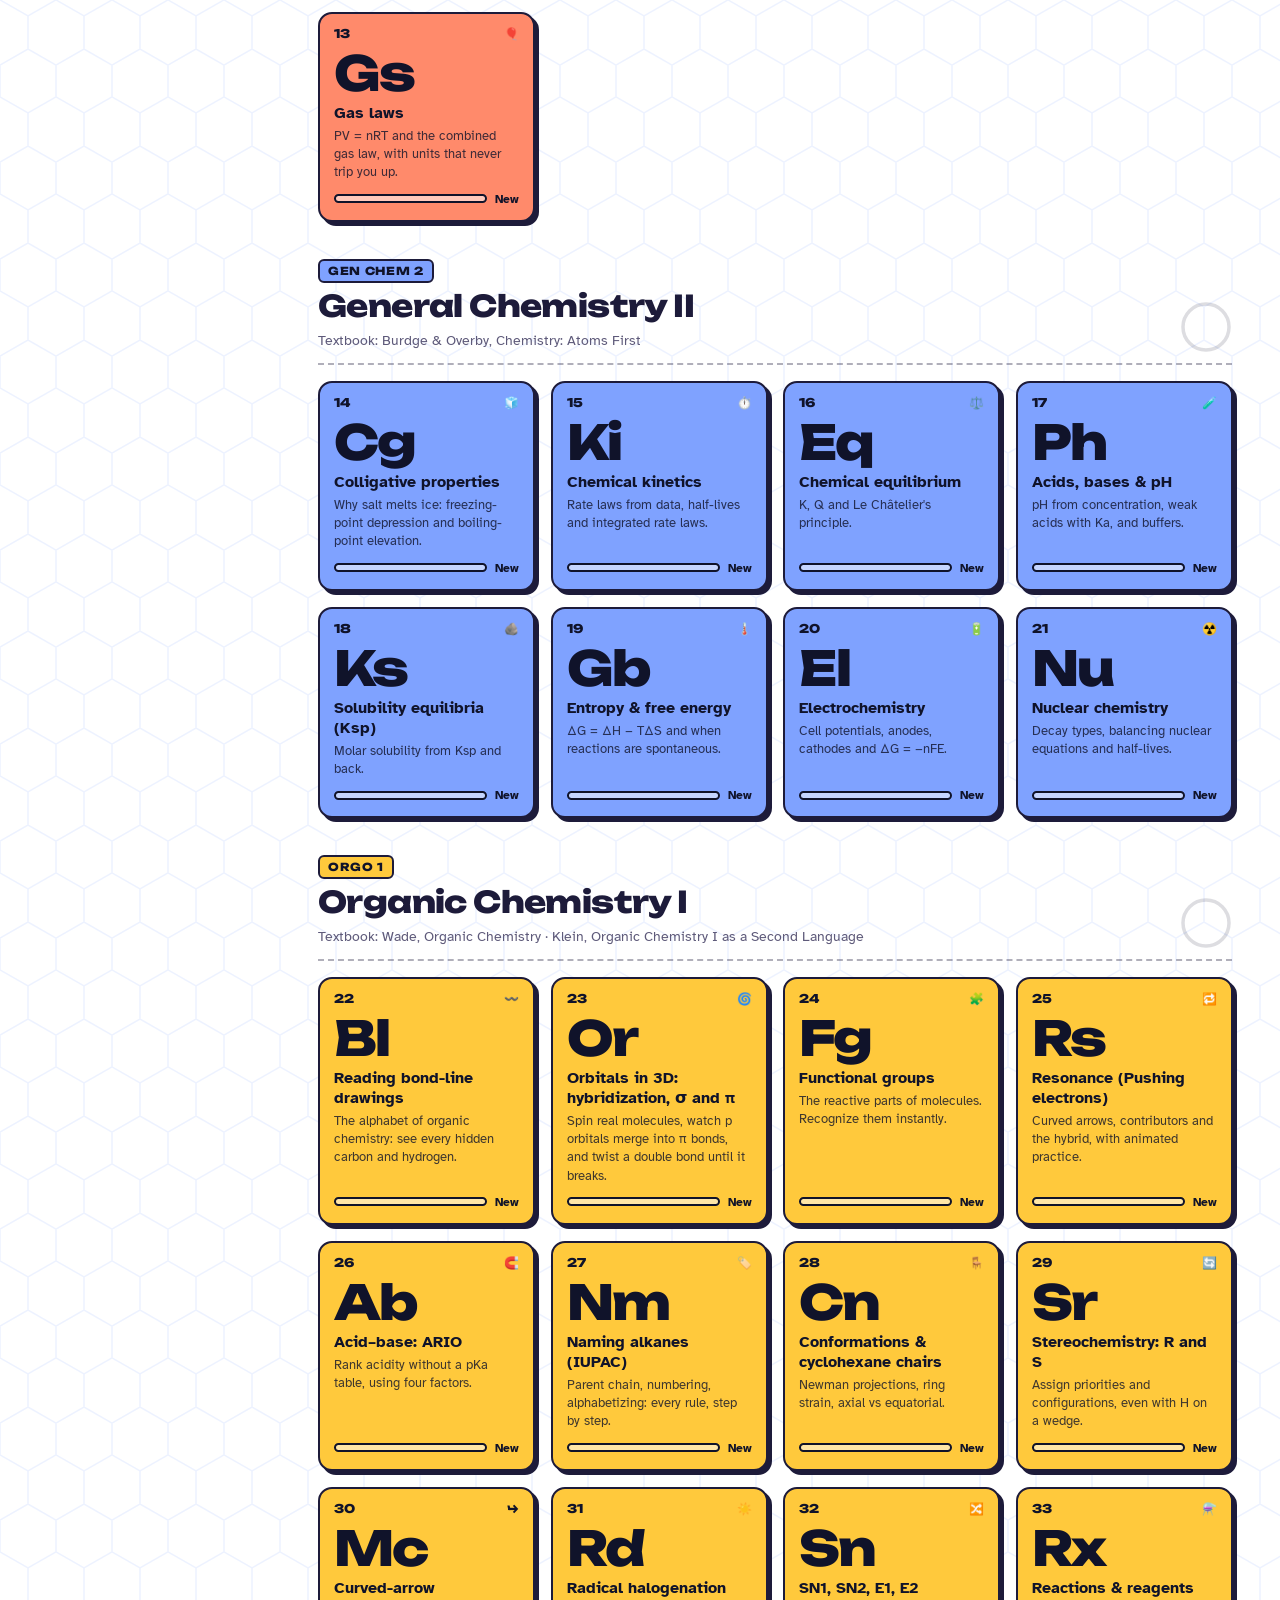
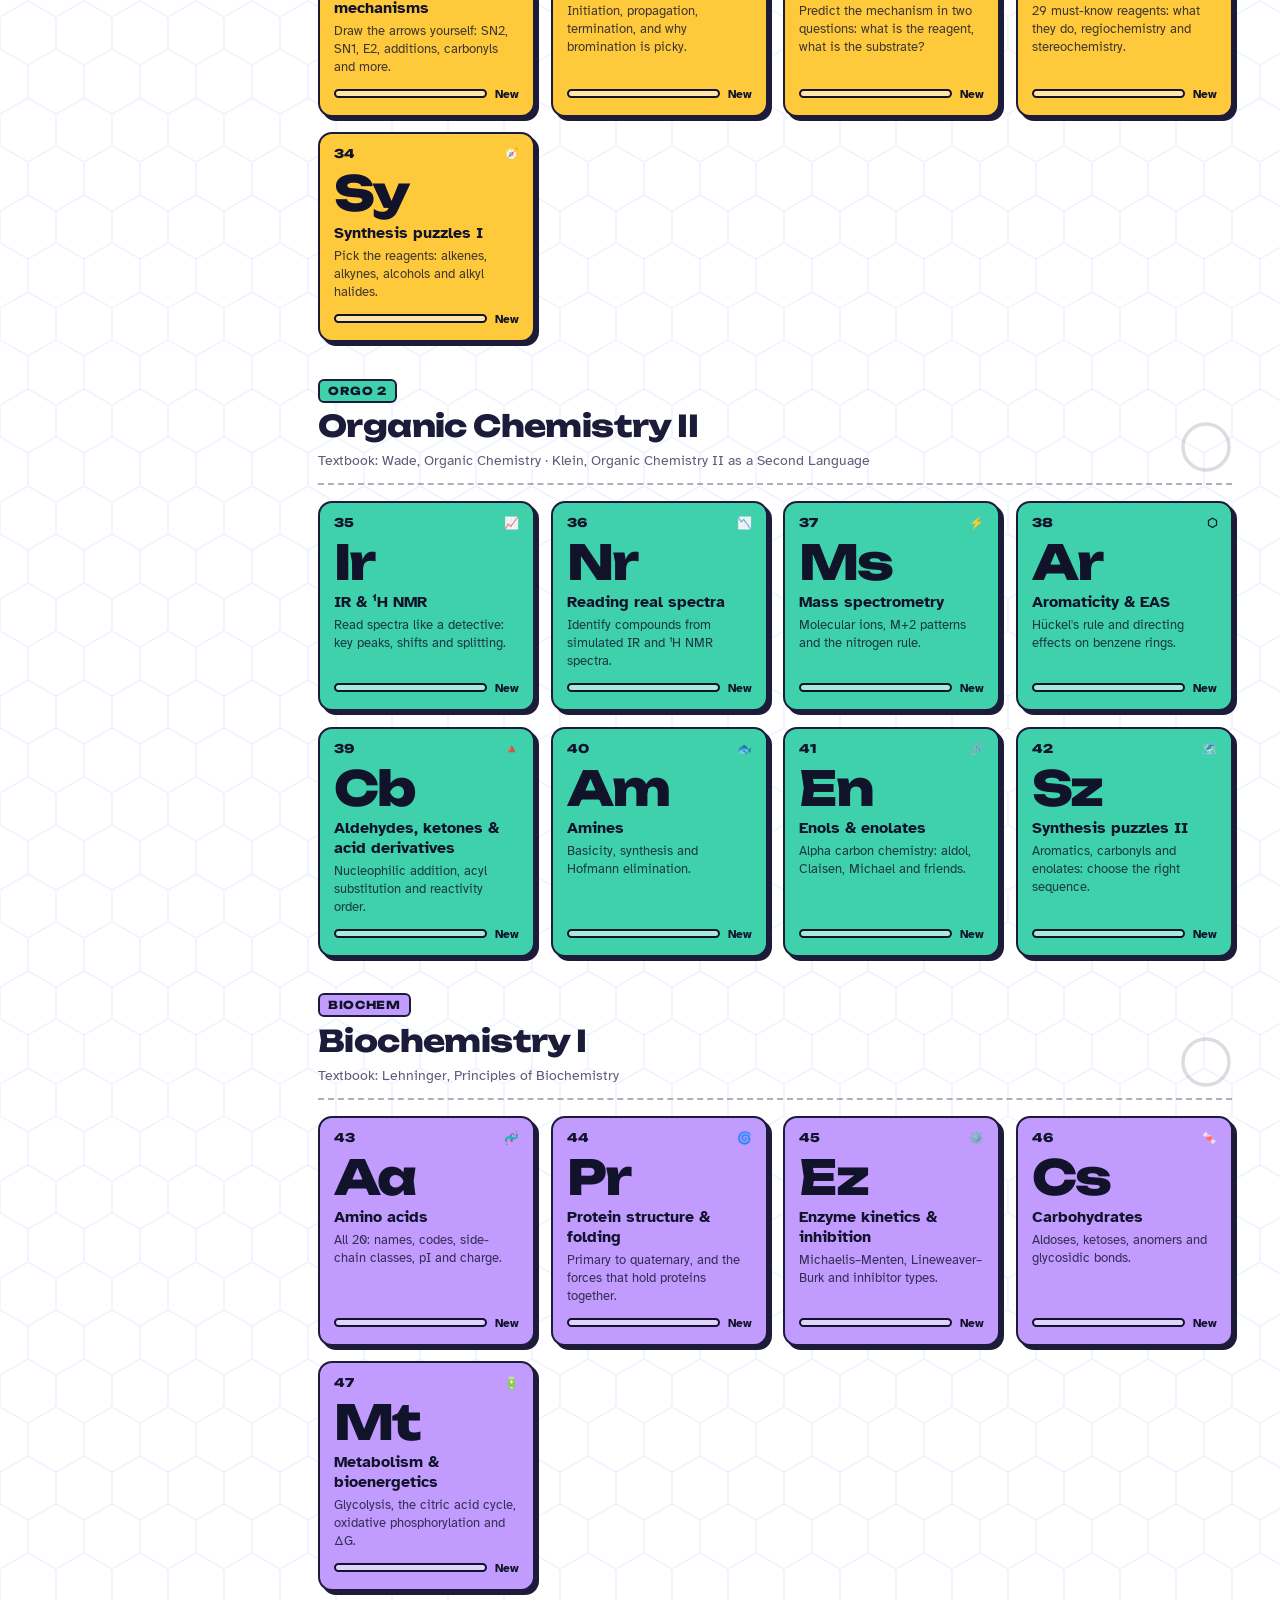
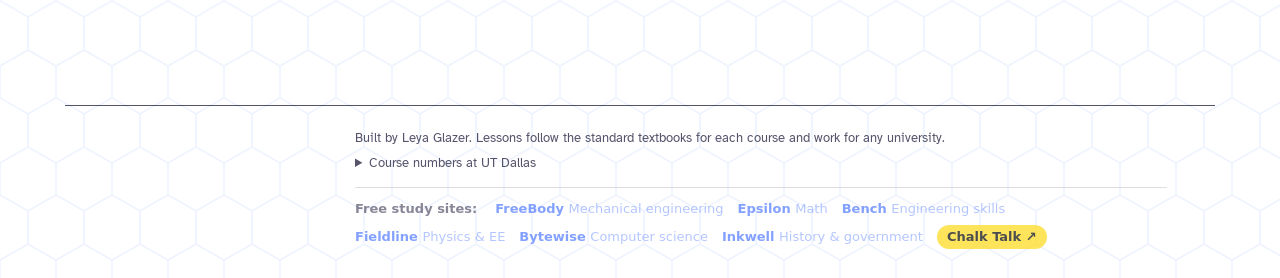
==== commit d5e1a987: "Add visit counter Co-Authored-By: Claude Opus 5.5 <noreply@anthropic.com> Claude-Session: https://cl" ====
--- a/index.html
+++ b/index.html
@@ -52,5 +52,6 @@
 <script src="request.js?v=1"></script>
 <script>window.CT_H1=".chtitle h1";window.CT_COURSE=".chtitle .code"</script><script src="chalk.js?v=2"></script>
 <script>window.QUEST={key:"chemfluent",route:id=>"#/ch/"+id+"/do",exam:()=>"#/exam",review:"#/review"}</script><script src="quest.js?v=1"></script>
+<img src="https://chalktalkstudy.com/api/px?s=chemfluent" alt="" width="1" height="1" style="position:absolute;opacity:0">
 </body>
 </html>
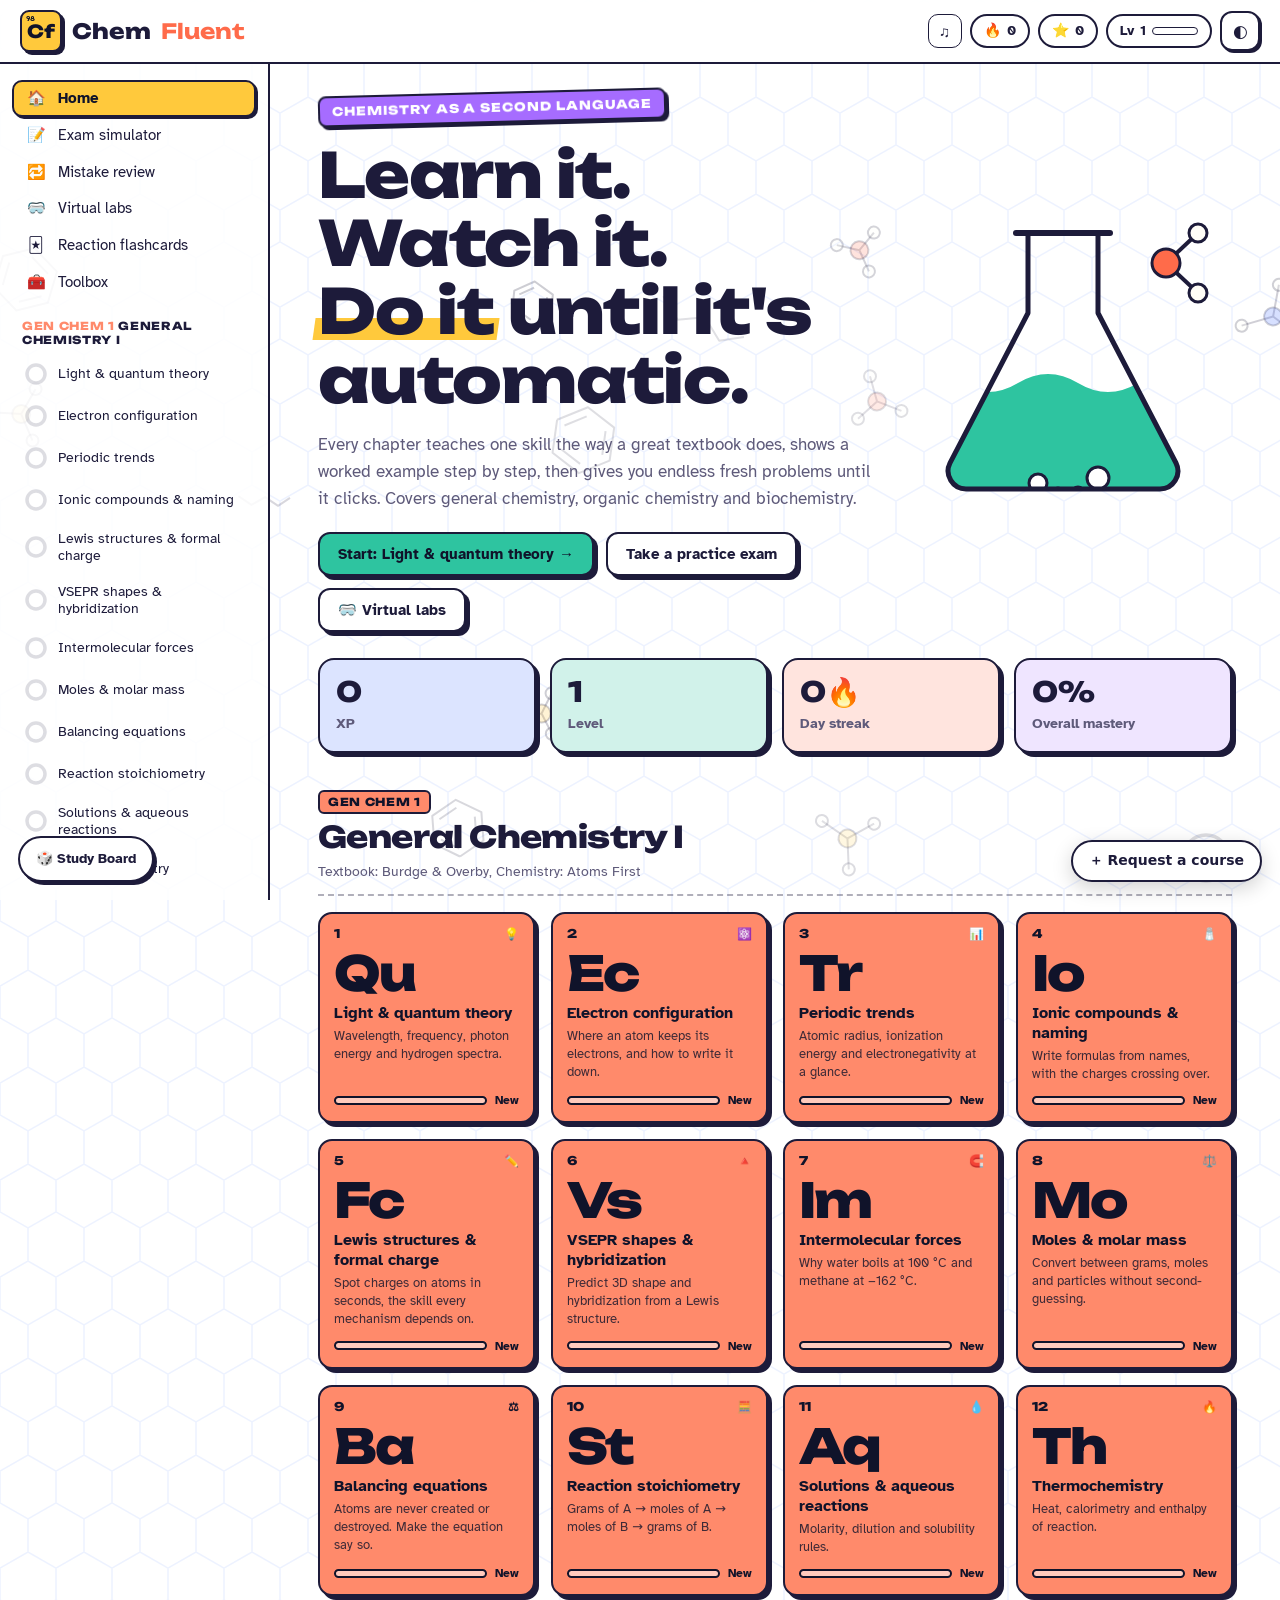
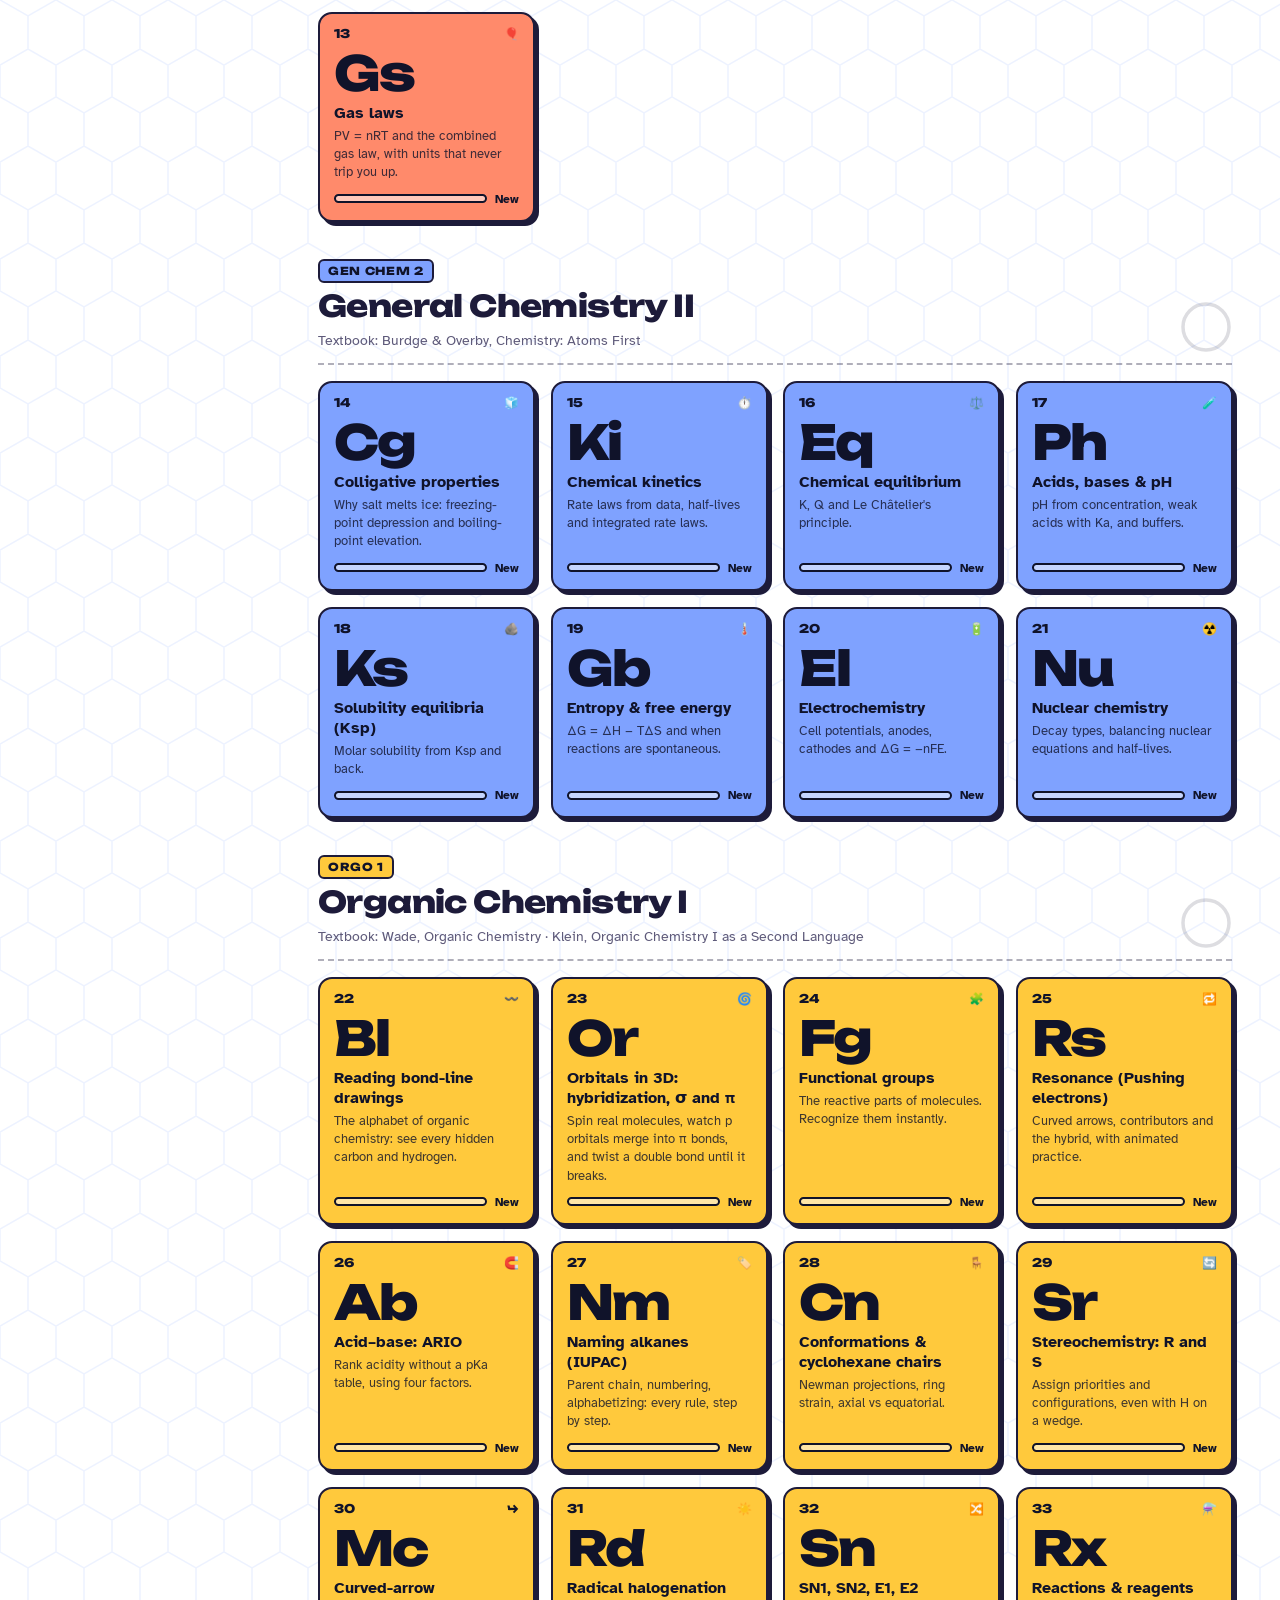
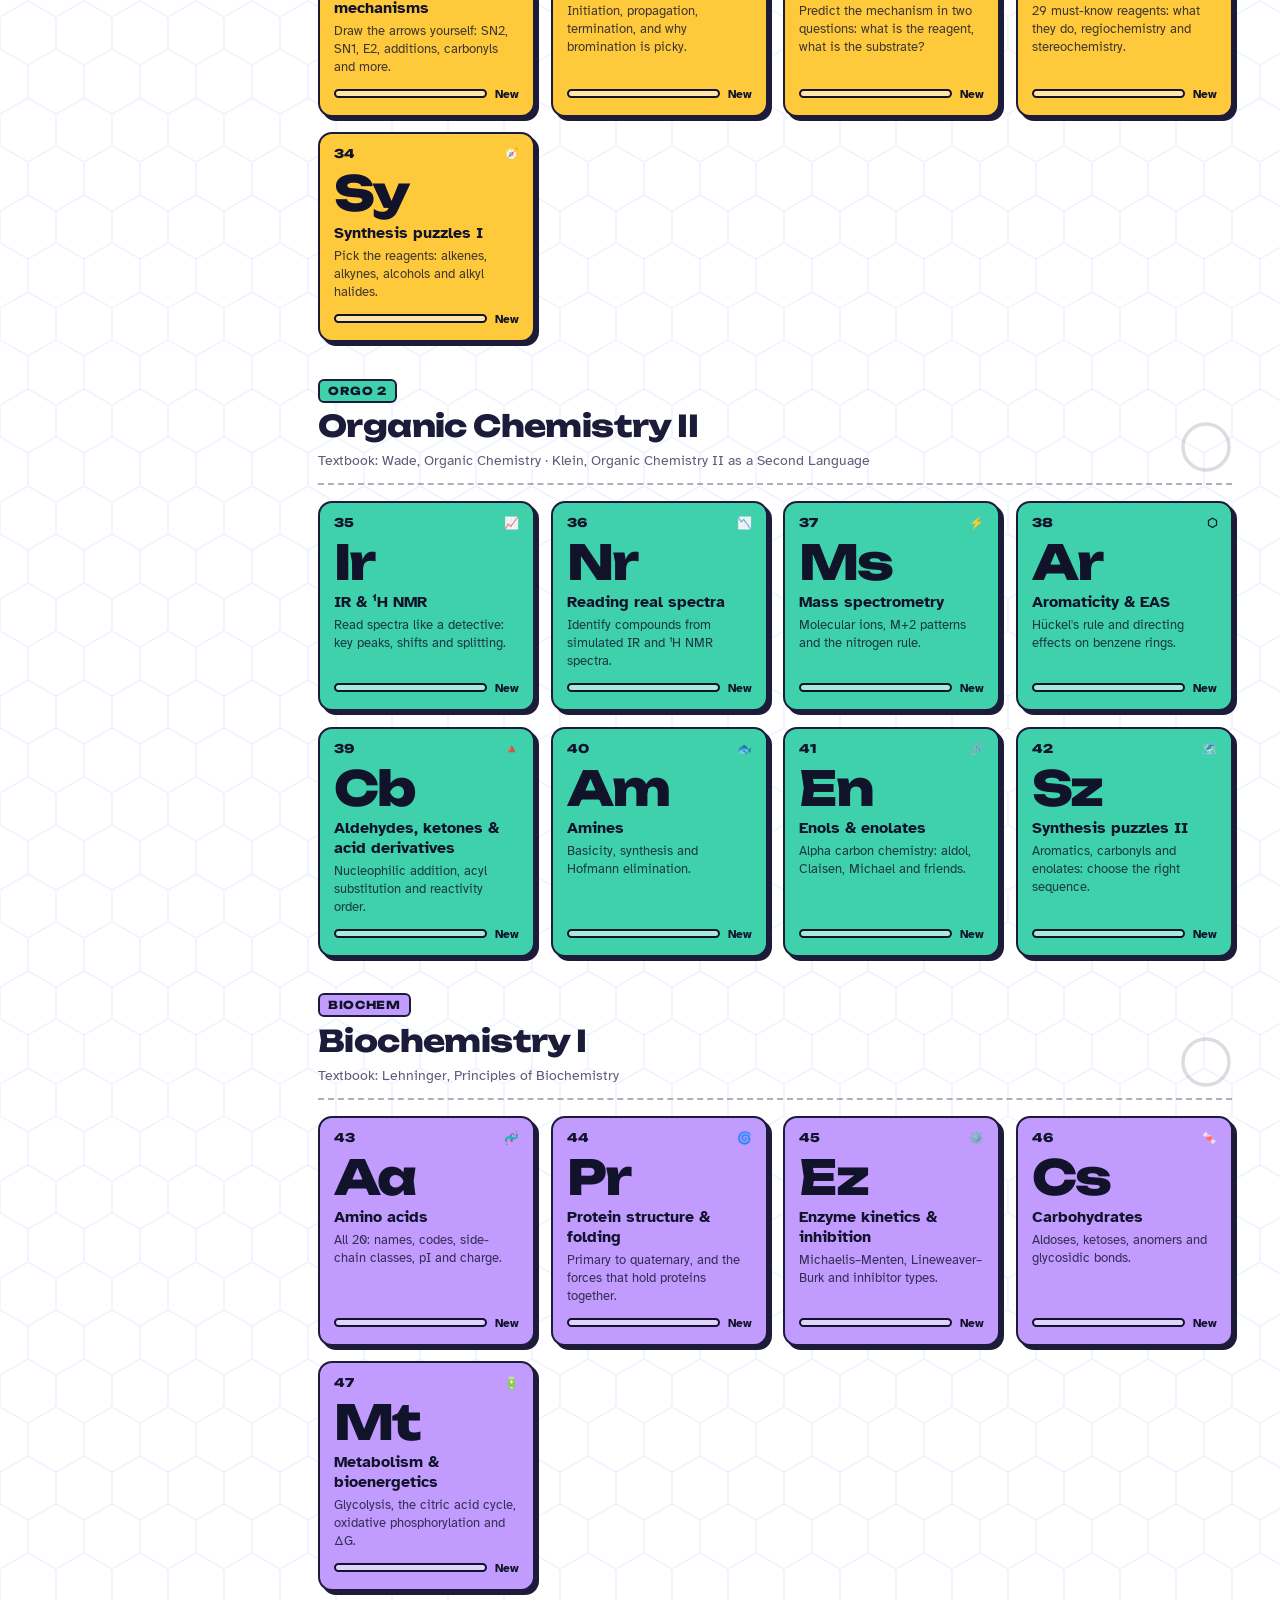
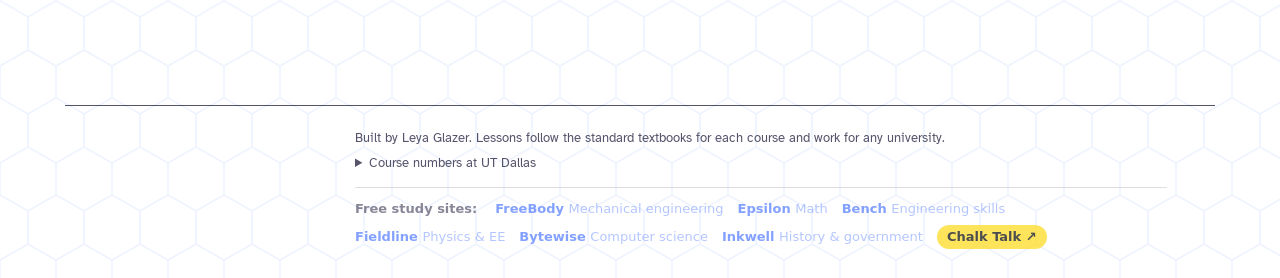
==== commit e30accfd: "Virtual labs: fix spectrophotometer drawing collapsing to zero width (Wavelength/Beer-Lambert lab); " ====
--- a/index.html
+++ b/index.html
@@ -10,7 +10,7 @@
 <link rel="preconnect" href="https://fonts.googleapis.com">
 <link rel="preconnect" href="https://fonts.gstatic.com" crossorigin>
 <link href="https://fonts.googleapis.com/css2?family=Atkinson+Hyperlegible:wght@400;700&family=Unbounded:wght@600;800&display=swap" rel="stylesheet">
-<link rel="stylesheet" href="hub.css?v=12">
+<link rel="stylesheet" href="hub.css?v=13">
 </head>
 <body>
 <a class="skip" href="#main">Skip to content</a>
@@ -36,8 +36,8 @@
 <script src="content2.js?v=3"></script>
 <script src="mech.js?v=2"></script>
 <script src="stereo2.js?v=1"></script>
-<script src="labs.js?v=2"></script>
-<script src="labs2.js?v=2"></script>
+<script src="labs.js?v=3"></script>
+<script src="labs2.js?v=3"></script>
 <script src="smiles.js?v=2"></script>
 <script src="orb3d.js?v=2"></script>
 <script src="orgviz.js?v=1"></script>
--- a/hub.css
+++ b/hub.css
@@ -321,7 +321,7 @@
 .proc li{margin:6px 0}.safety{margin:16px 0;padding:12px 14px;border:2px dashed var(--ink);border-radius:12px;background:color-mix(in srgb,var(--c3) 25%,var(--panel));font-weight:700}
 .given{font-weight:700;margin:0 0 10px}
 .rig{display:grid;grid-template-columns:minmax(220px,1fr) 1.2fr;gap:18px;align-items:start}
-.rig-l{display:flex;flex-direction:column;align-items:center;gap:10px;padding:14px;border:var(--bw) solid var(--ink);border-radius:16px;background:var(--panel2);min-height:260px;justify-content:center}
+.rig-l>div{width:100%;display:flex;flex-direction:column;align-items:center}.rig-l svg:not([width]){max-width:100%}.spectro{width:100%;max-width:320px}.balance{width:100%;max-width:220px}.rig-l{display:flex;flex-direction:column;align-items:center;gap:10px;padding:14px;border:var(--bw) solid var(--ink);border-radius:16px;background:var(--panel2);min-height:260px;justify-content:center}
 .rig-r{display:flex;flex-direction:column;gap:10px}
 .bench{display:flex;gap:16px;align-items:flex-end;justify-content:center;flex-wrap:wrap}.bench .col,.exflasks .col{display:flex;flex-direction:column;align-items:center;gap:2px;font-weight:700}.bench .col b{font:800 18px Unbounded,sans-serif}
 .stand{display:flex;align-items:flex-end;gap:0}.bwrap svg{height:300px}.fwrap{display:flex;flex-direction:column;align-items:center;margin-left:-30px}.fwrap svg{width:130px}.tag{font-size:12px;font-weight:700;color:var(--muted);text-align:center;max-width:150px}
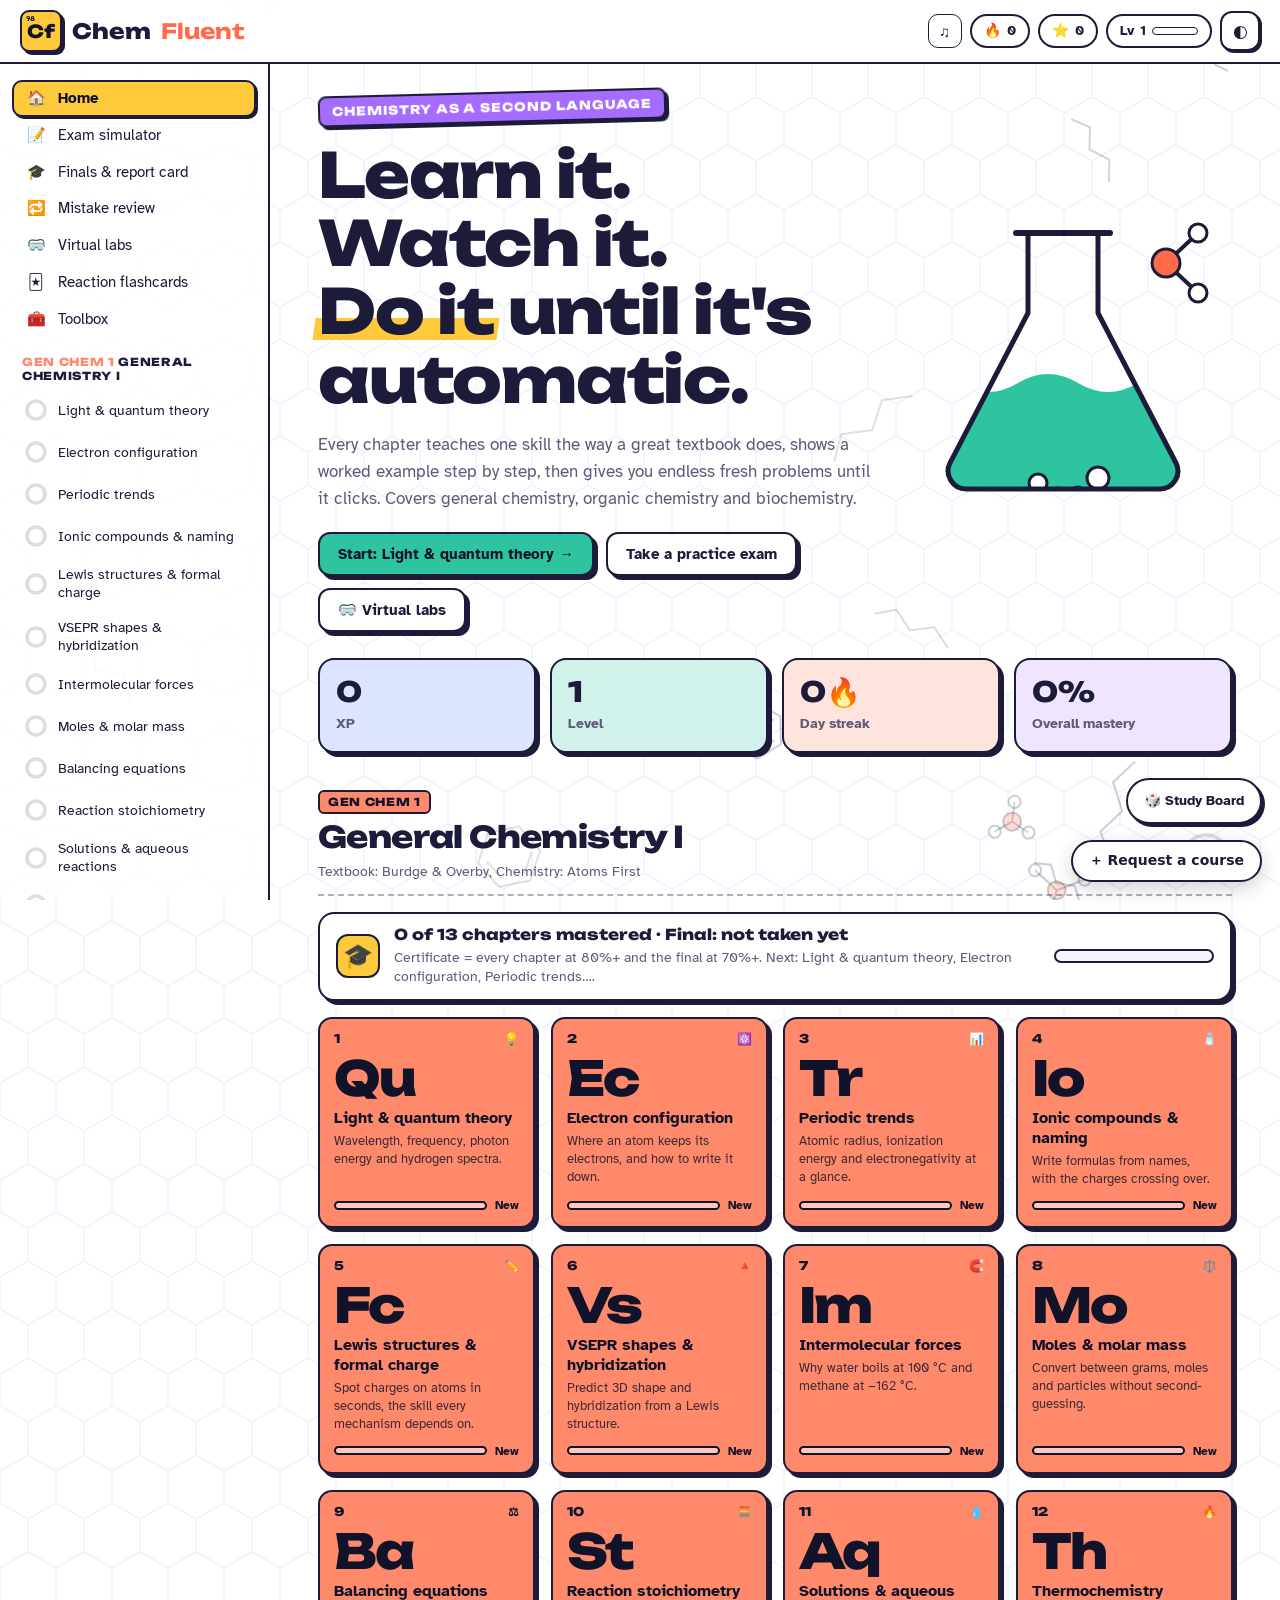
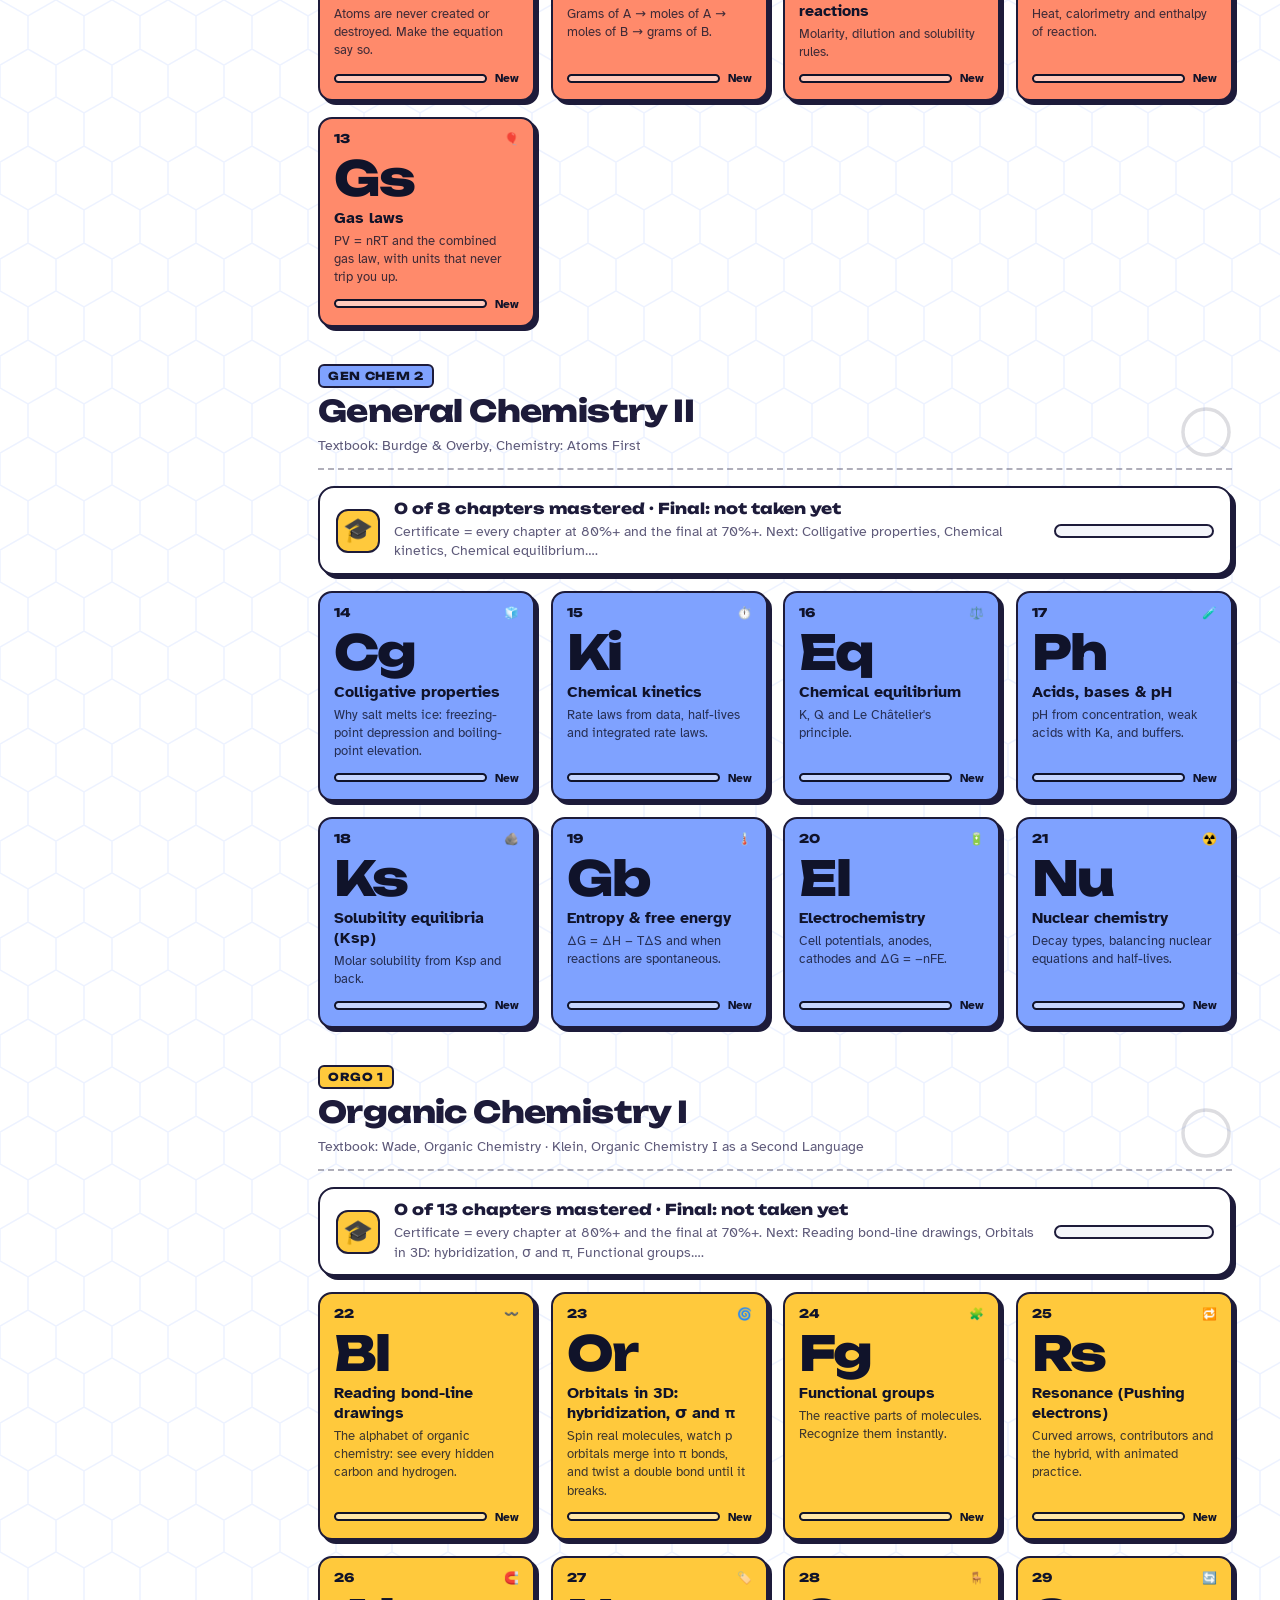
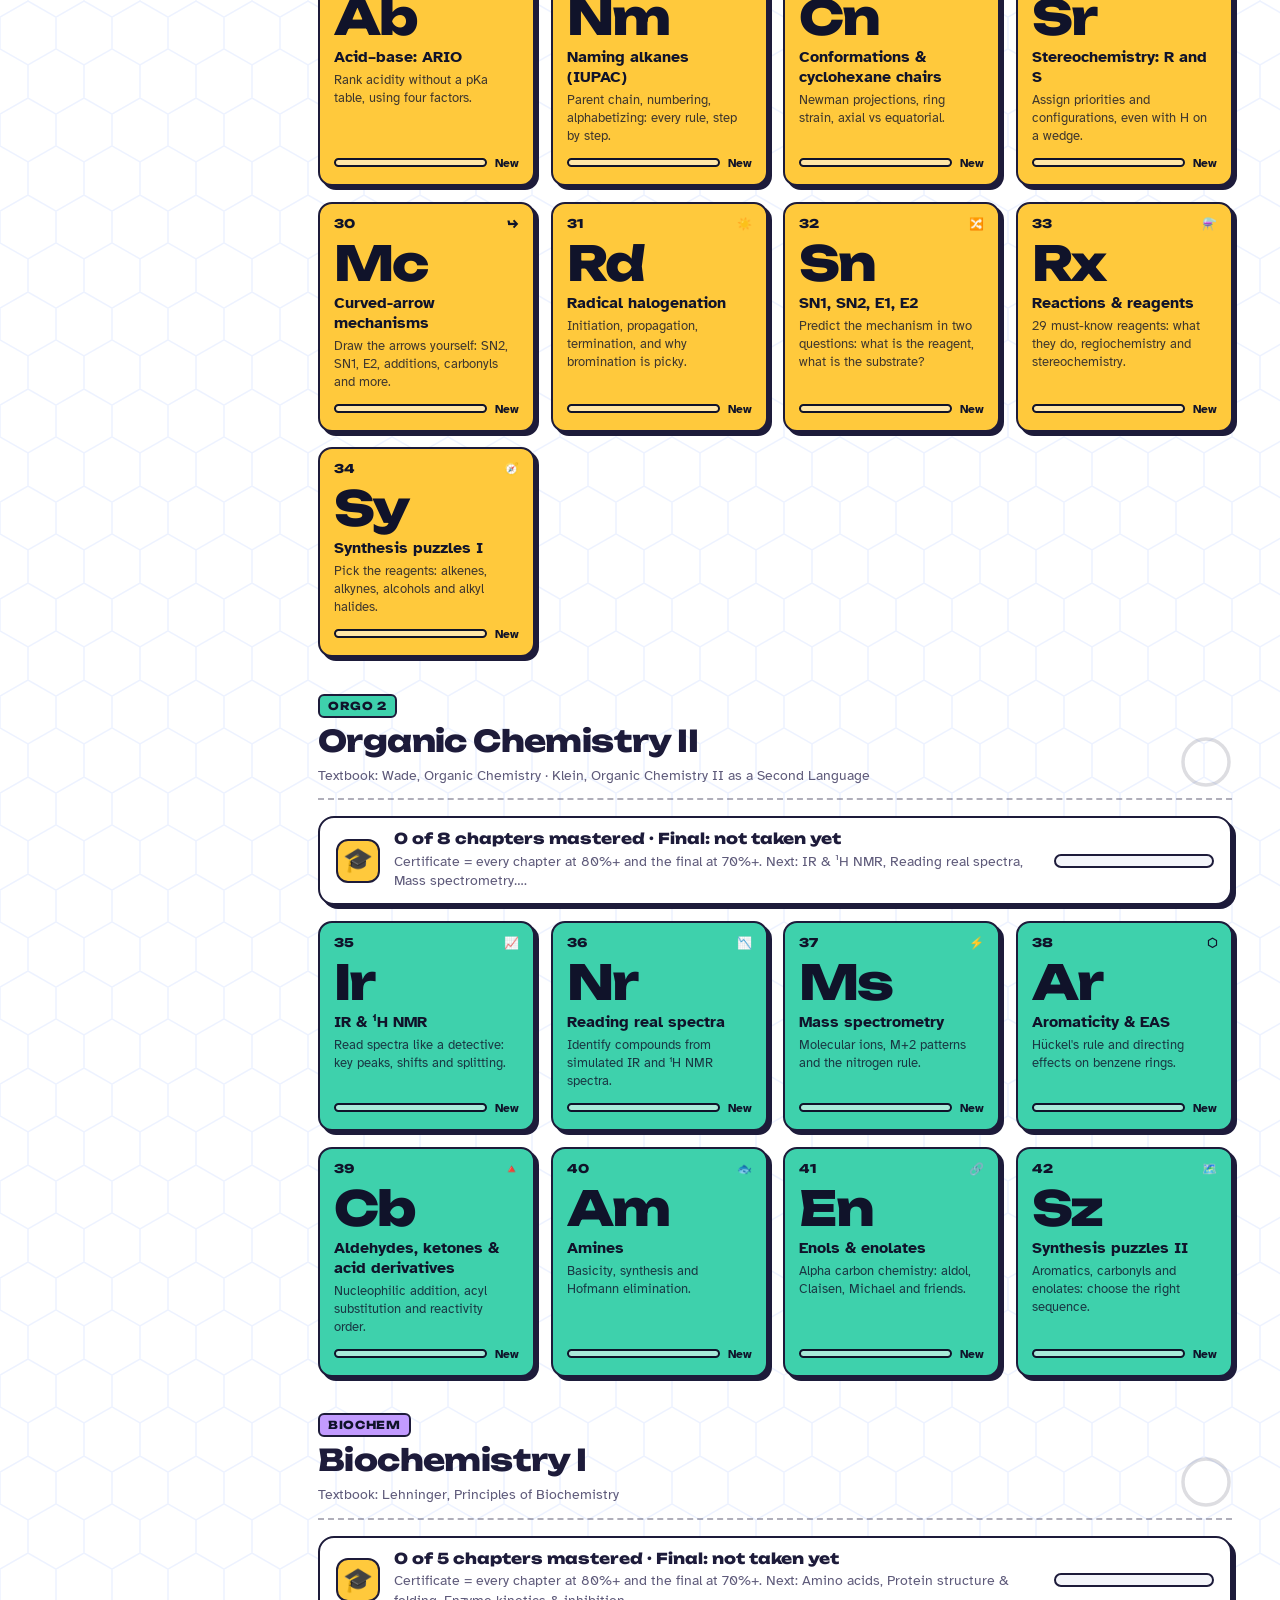
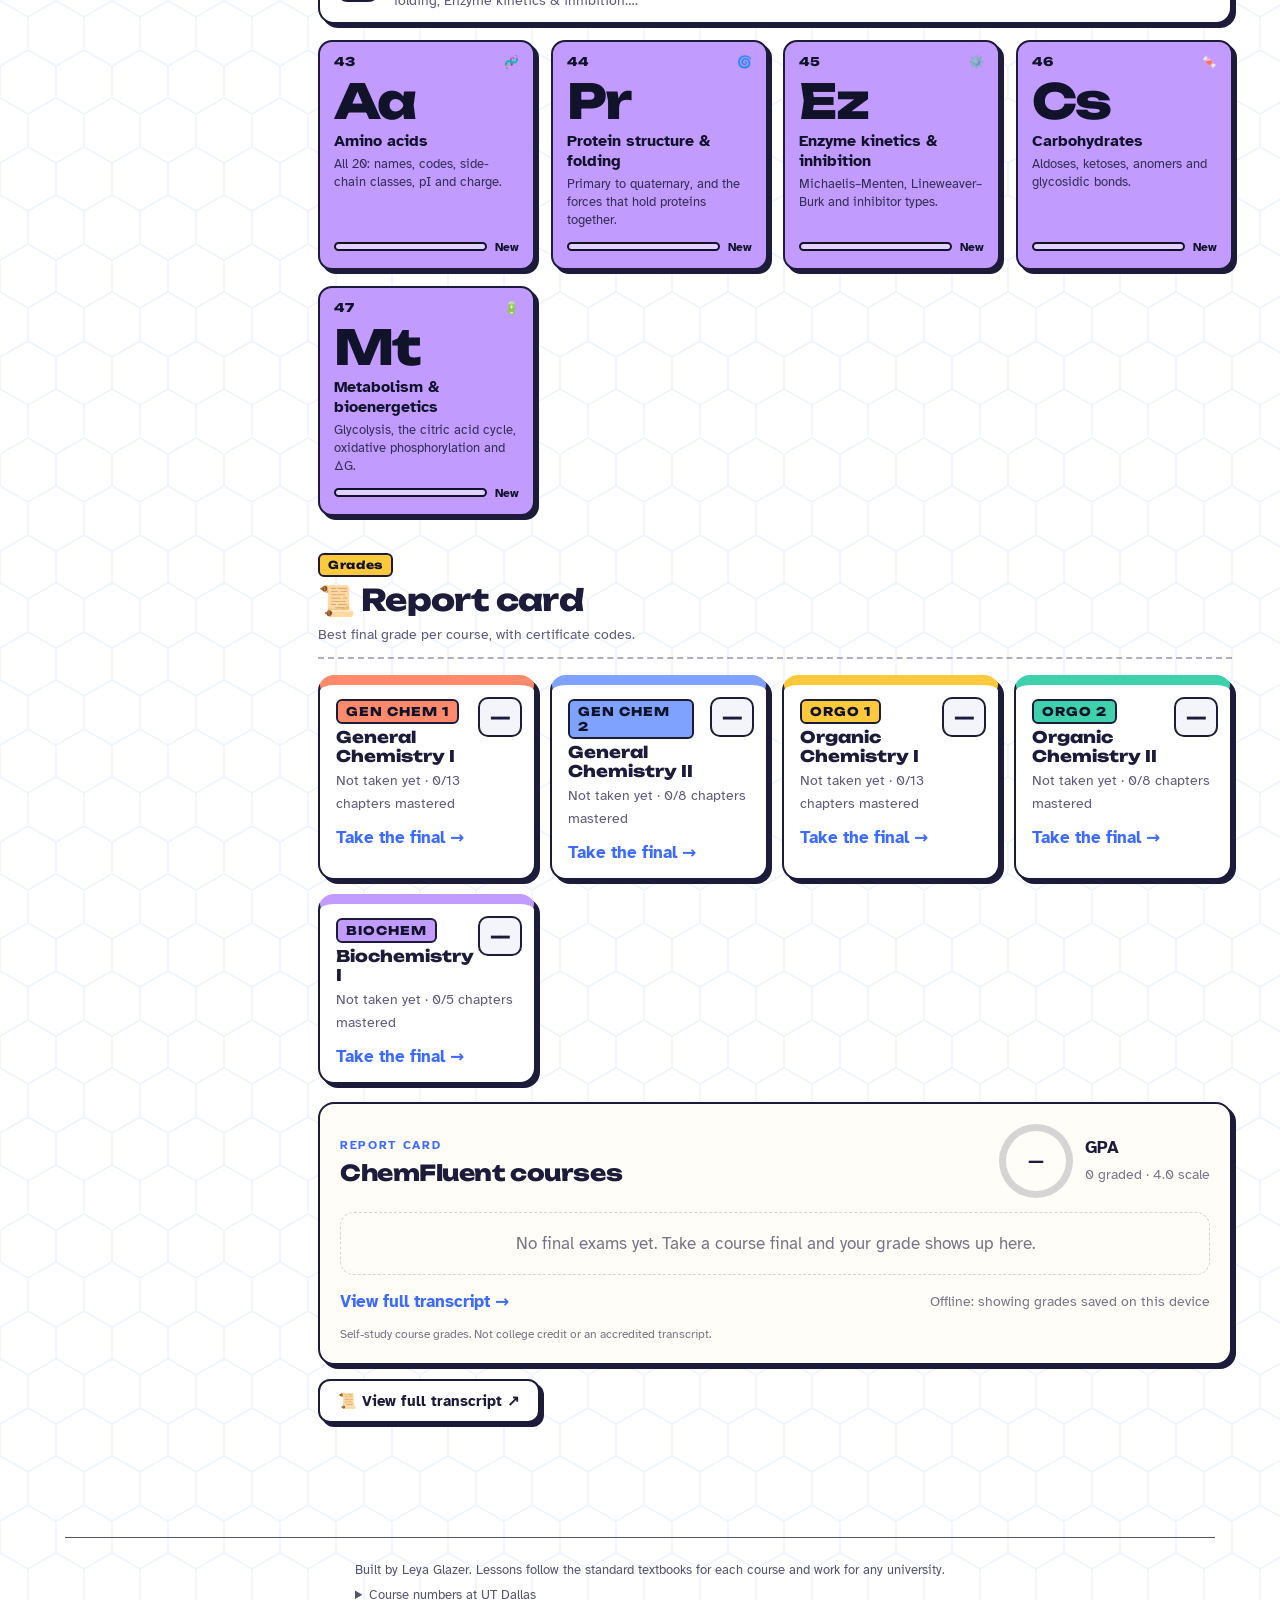
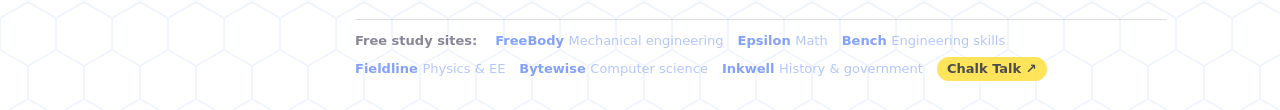
==== commit 42303730: "Open-note finals with cheat sheets for all 5 courses, server-verified certificates and report card, " ====
--- a/index.html
+++ b/index.html
@@ -10,7 +10,7 @@
 <link rel="preconnect" href="https://fonts.googleapis.com">
 <link rel="preconnect" href="https://fonts.gstatic.com" crossorigin>
 <link href="https://fonts.googleapis.com/css2?family=Atkinson+Hyperlegible:wght@400;700&family=Unbounded:wght@600;800&display=swap" rel="stylesheet">
-<link rel="stylesheet" href="hub.css?v=13">
+<link rel="stylesheet" href="hub.css?v=14">
 </head>
 <body>
 <a class="skip" href="#main">Skip to content</a>
@@ -37,7 +37,8 @@
 <script src="mech.js?v=2"></script>
 <script src="stereo2.js?v=1"></script>
 <script src="labs.js?v=3"></script>
-<script src="labs2.js?v=3"></script>
+<script src="labs2.js?v=5"></script>
+<script src="labicons.js?v=1"></script>
 <script src="smiles.js?v=2"></script>
 <script src="orb3d.js?v=2"></script>
 <script src="orgviz.js?v=1"></script>
@@ -46,10 +47,19 @@
 <script src="orglearn3.js?v=1"></script>
 <script src="genlearn.js?v=1"></script>
 <script src="biolearn.js?v=1"></script>
-<script src="core.js?v=8"></script>
+<script src="finaldata1.js?v=1"></script>
+<script src="finaldata2.js?v=1"></script>
+<script src="finaldata3.js?v=2"></script>
+<script src="finals.js?v=3"></script>
+<script src="plain.js?v=1"></script>
+<script src="core.js?v=10"></script>
 <script src="fx.js?v=2"></script>
 <script src="music.js?v=1"></script>
-<script src="request.js?v=1"></script>
+<script src="request.js?v=2"></script>
+<script>window.CT_RECORDS_ENDPOINT="https://chalktalkstudy.com"</script>
+<script src="certificate.js?v=2" defer></script>
+<script src="records.js?v=1" defer></script>
+<script src="cfcert.js?v=1" defer></script>
 <script>window.CT_H1=".chtitle h1";window.CT_COURSE=".chtitle .code"</script><script src="chalk.js?v=2"></script>
 <script>window.QUEST={key:"chemfluent",route:id=>"#/ch/"+id+"/do",exam:()=>"#/exam",review:"#/review"}</script><script src="quest.js?v=1"></script>
 <img src="https://chalktalkstudy.com/api/px?s=chemfluent" alt="" width="1" height="1" style="position:absolute;opacity:0">
--- a/hub.css
+++ b/hub.css
@@ -437,3 +437,22 @@
 .obrow{display:flex;gap:10px;flex-wrap:wrap;justify-content:center;margin:12px 0}
 .obox{display:flex;align-items:center;gap:4px}.obox b{font:800 13px Unbounded,sans-serif;margin-right:4px}.obox span{display:inline-grid;place-items:center;width:34px;height:34px;border:2px solid var(--ink);font:800 16px sans-serif;background:var(--paper)}
 @media (prefers-reduced-motion:reduce){svg.gdia .draw,svg.gdia .tr{animation:none;stroke-dashoffset:0}}
+
+/* floating pills: keep "Study Board" off the sidebar (desktop) and off the hero buttons (phones) */
+@media (min-width:901px){body #qbtn{left:auto;right:18px;bottom:76px}}
+@media (max-width:900px){
+  body #qbtn,body .rqbtn{bottom:max(12px,env(safe-area-inset-bottom));padding:8px 13px;font-size:13px;box-shadow:2px 2px 0 currentColor}
+  body #qbtn{left:12px}body .rqbtn{right:12px}
+  body{padding-bottom:72px}
+}
+
+/* "In plain English" lesson openers + tap-to-define terms */
+.plain{position:relative;margin:0 0 18px;padding:14px 16px 14px 18px;border:2.5px solid var(--ink);border-radius:14px;background:color-mix(in srgb,var(--c3) 22%,var(--panel));box-shadow:3px 3px 0 var(--ink);animation:plainIn .45s cubic-bezier(.2,1.3,.4,1) both}
+.plain-tag{display:inline-block;margin:0 0 6px;padding:2px 10px;border:2px solid var(--ink);border-radius:999px;background:var(--c3);color:#10132A;font:800 11px/1.5 Unbounded,"Arial Black",sans-serif;letter-spacing:.06em;text-transform:uppercase;transform:rotate(-1.5deg)}
+.plain p{margin:0;font-size:17px;line-height:1.55}
+@keyframes plainIn{from{opacity:0;transform:translateY(8px)}}
+.gl{font:inherit;color:inherit;background:none;border:0;padding:0;margin:0;cursor:help;text-decoration:underline dotted 2px;text-decoration-color:var(--acc2,#3D6BFF);text-underline-offset:3px}
+.gl:hover,.gl[aria-expanded="true"]{background:color-mix(in srgb,var(--c3) 45%,transparent);border-radius:4px}
+.gl-pop{position:absolute;z-index:30;display:block;max-width:min(320px,86vw);margin-top:6px;padding:9px 12px;border:2.5px solid var(--ink);border-radius:12px;background:var(--panel);color:var(--ink);box-shadow:3px 3px 0 var(--ink);font-size:15px;line-height:1.45;font-weight:400;animation:plainIn .2s ease both}
+.gl-pop b{font-weight:800;margin-right:2px}
+@media (prefers-reduced-motion:reduce){.plain,.gl-pop{animation:none}}
